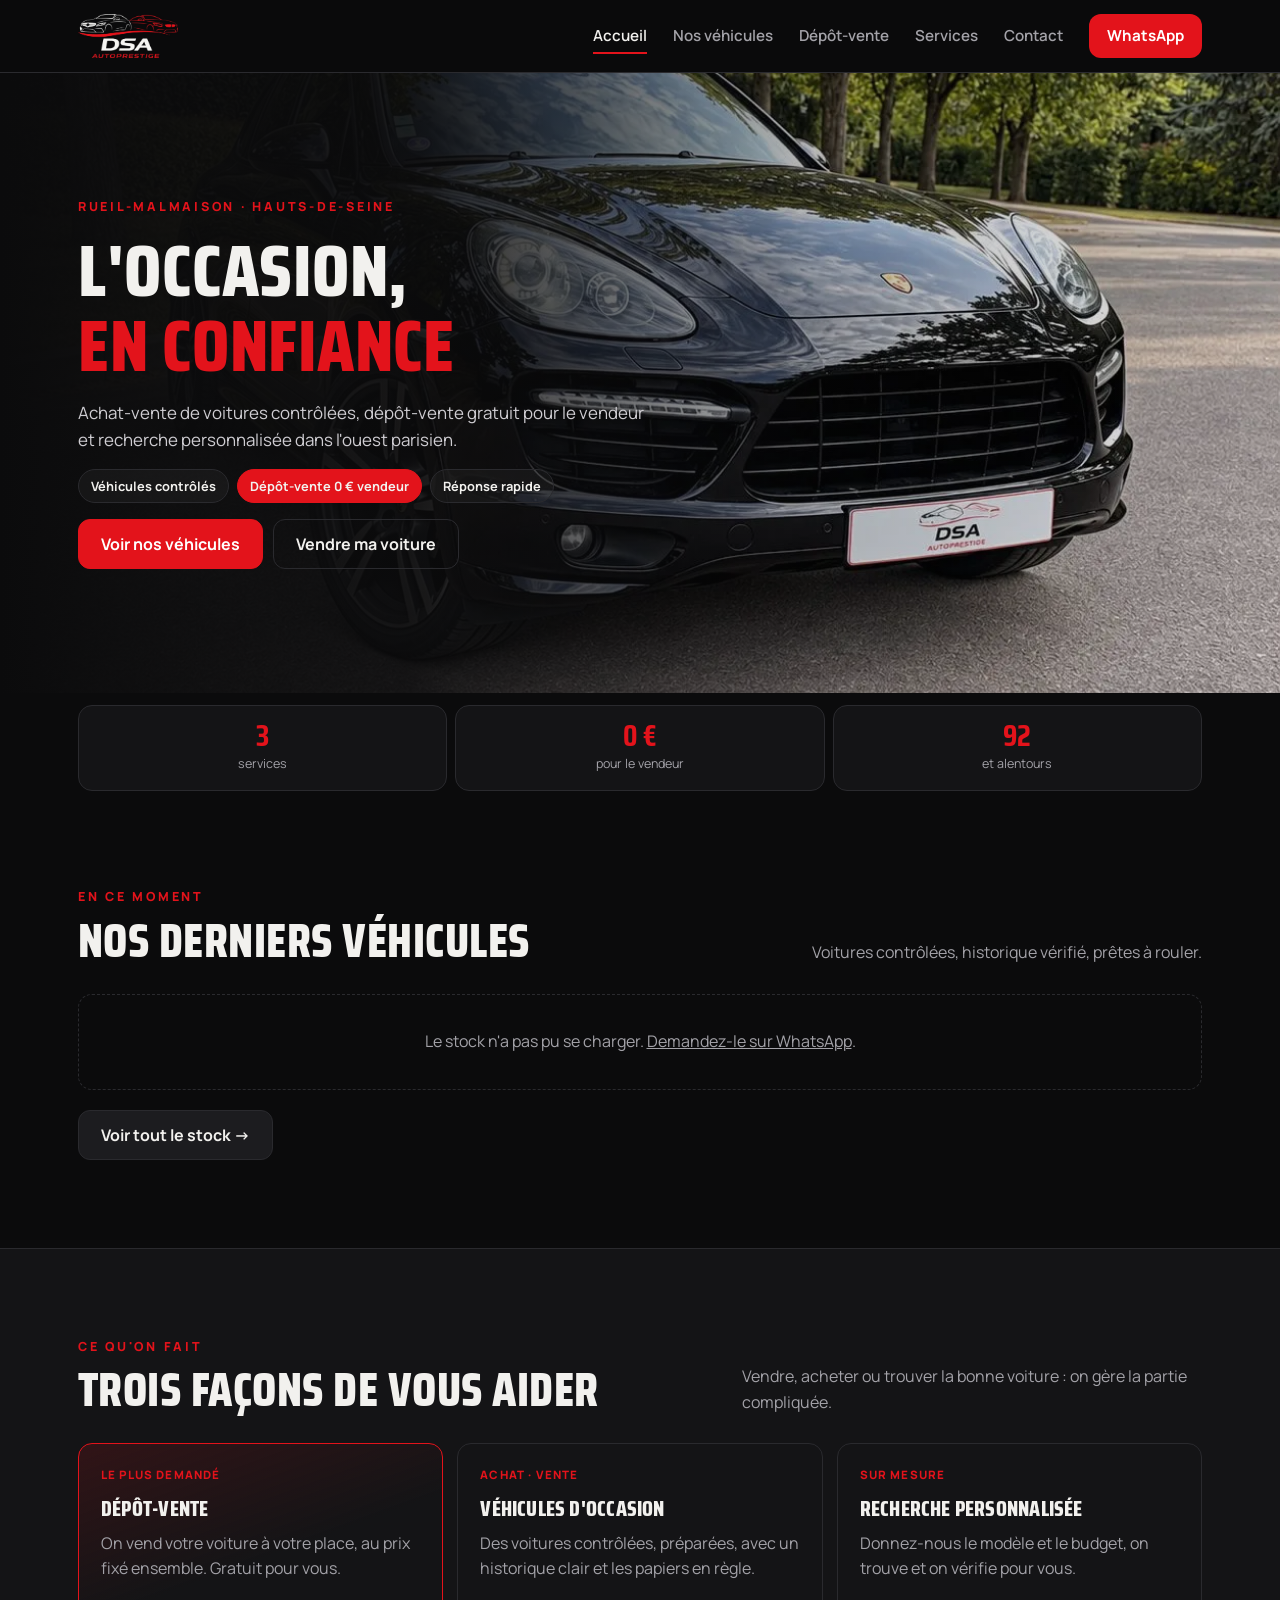
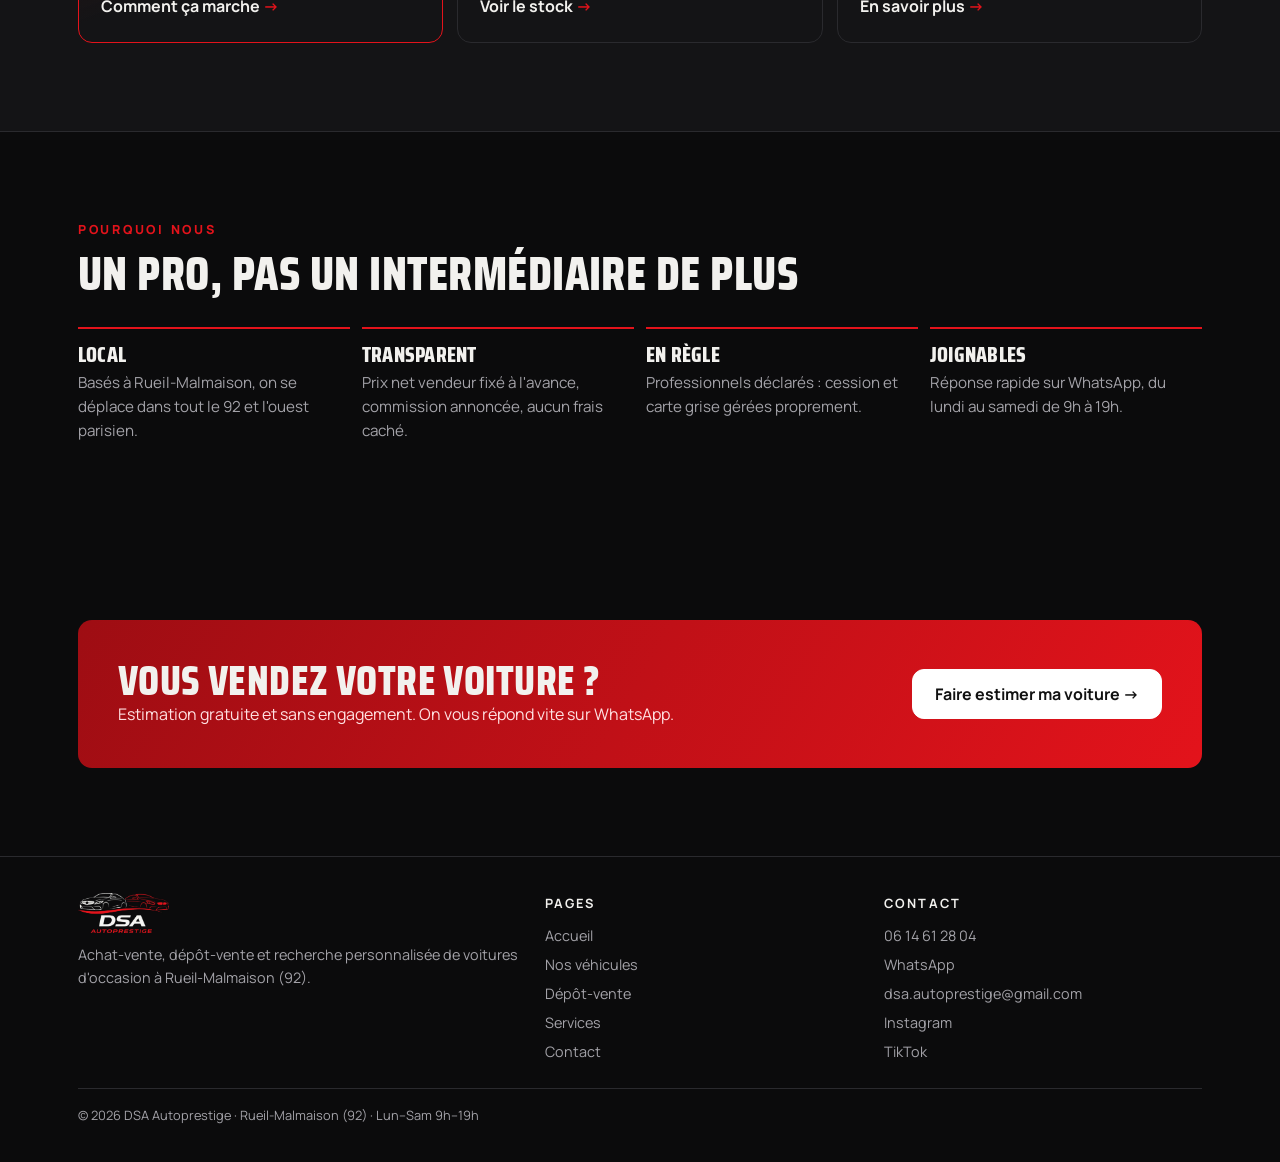
==== index.html @ 77bd8696 "Nouveau site multi-pages, pensé pour le téléphone Accueil, Nos véhicules (filtres et tri), fiche de " ====
<!doctype html>
<html lang="fr">
<head>
<meta charset="utf-8">
<meta name="viewport" content="width=device-width,initial-scale=1,viewport-fit=cover">
<title>DSA Autoprestige · Voitures d'occasion et dépôt-vente à Rueil-Malmaison (92)</title>
<meta name="description" content="Achat-vente de voitures d'occasion contrôlées, dépôt-vente gratuit pour le vendeur et recherche personnalisée à Rueil-Malmaison (92). Contact WhatsApp 06 14 61 28 04.">
<meta name="robots" content="index, follow">
<link rel="canonical" href="https://dsa-autoprestige.fr/">
<meta name="theme-color" content="#0b0b0c">
<meta property="og:type" content="website"><meta property="og:site_name" content="DSA Autoprestige">
<meta property="og:title" content="DSA Autoprestige · Voitures d'occasion et dépôt-vente à Rueil-Malmaison (92)"><meta property="og:description" content="Achat-vente de voitures d'occasion contrôlées, dépôt-vente gratuit pour le vendeur et recherche personnalisée à Rueil-Malmaison (92). Contact WhatsApp 06 14 61 28 04.">
<meta property="og:url" content="https://dsa-autoprestige.fr/"><meta property="og:image" content="https://dsa-autoprestige.fr/assets/hero-800.webp">
<link rel="icon" href="/assets/logo.webp">
<link rel="preconnect" href="https://fonts.googleapis.com"><link rel="preconnect" href="https://fonts.gstatic.com" crossorigin>
<link rel="stylesheet" href="https://fonts.googleapis.com/css2?family=Saira+Condensed:wght@700;800&family=Manrope:wght@400;500;600;700;800&display=swap">
<link rel="stylesheet" href="/assets/site.css?v=2">
<script type="application/ld+json">{"@context": "https://schema.org", "@type": "AutoDealer", "name": "DSA Autoprestige", "url": "https://dsa-autoprestige.fr/", "logo": "https://dsa-autoprestige.fr/assets/logo.webp", "image": "https://dsa-autoprestige.fr/assets/hero.webp", "telephone": "+33614612804", "email": "dsa.autoprestige@gmail.com", "address": {"@type": "PostalAddress", "addressLocality": "Rueil-Malmaison", "postalCode": "92500", "addressRegion": "Île-de-France", "addressCountry": "FR"}, "areaServed": ["Rueil-Malmaison", "Hauts-de-Seine"], "openingHoursSpecification": [{"@type": "OpeningHoursSpecification", "dayOfWeek": ["Monday", "Tuesday", "Wednesday", "Thursday", "Friday", "Saturday"], "opens": "09:00", "closes": "19:00"}], "sameAs": ["https://www.instagram.com/dsa.autoprestige", "https://www.tiktok.com/@dsa.autoprestige"]}</script>
</head>
<body>
<header class="top">
  <div class="wrap">
    <a class="brand" href="/" aria-label="DSA Autoprestige, accueil"><img src="/assets/logo.webp" alt="DSA Autoprestige" width="100" height="44"></a>
    <button class="menu-btn" type="button" aria-label="Ouvrir le menu" aria-expanded="false" aria-controls="nav"><svg viewBox="0 0 24 24" fill="none" stroke="currentColor" stroke-width="2" stroke-linecap="round"><path d="M4 7h16M4 12h16M4 17h16"/></svg></button>
    <nav class="nav" id="nav" aria-label="Navigation principale"><a href="/" aria-current="page">Accueil</a><a href="/vehicules/">Nos véhicules</a><a href="/depot-vente/">Dépôt-vente</a><a href="/services/">Services</a><a href="/contact/">Contact</a><a class="nav-cta" href="https://wa.me/33614612804" target="_blank" rel="noopener">WhatsApp</a></nav>
  </div>
</header>
<main>

<section class="hero">
  <div class="hero-img"><img src="/assets/hero.webp" srcset="/assets/hero-800.webp 800w, /assets/hero.webp 1254w" sizes="(min-width:900px) 100vw, 100vw" alt="Porsche Cayenne noir préparé par DSA Autoprestige" fetchpriority="high"></div>
  <div class="wrap hero-text">
    <div class="eyebrow" style="margin:0">Rueil-Malmaison · Hauts-de-Seine</div>
    <h1>L'occasion, <em>en confiance</em></h1>
    <p class="lead">Achat-vente de voitures contrôlées, dépôt-vente gratuit pour le vendeur et recherche personnalisée dans l'ouest parisien.</p>
    <div class="hero-chips"><span class="chip">Véhicules contrôlés</span><span class="chip red">Dépôt-vente 0 € vendeur</span><span class="chip">Réponse rapide</span></div>
    <div class="btns"><a class="btn primary" href="/vehicules/">Voir nos véhicules</a><a class="btn ghost" href="/depot-vente/">Vendre ma voiture</a></div>
  </div>
</section>

<section style="padding-top:12px"><div class="wrap">
  <div class="facts"><div><strong>3</strong><span>services</span></div><div><strong>0 €</strong><span>pour le vendeur</span></div><div><strong>92</strong><span>et alentours</span></div></div>
</div></section>

<section style="padding-top:8px"><div class="wrap">
  <div class="sec-head"><div><div class="eyebrow">En ce moment</div><h2>Nos derniers véhicules</h2></div><p>Voitures contrôlées, historique vérifié, prêtes à rouler.</p></div>
  <div class="cars" data-stock data-limit="3"><div class="skel"></div><div class="skel"></div><div class="skel"></div></div>
  <div class="btns" style="margin-top:20px"><a class="btn" href="/vehicules/">Voir tout le stock →</a></div>
</div></section>

<section class="band"><div class="wrap">
  <div class="sec-head"><div><div class="eyebrow">Ce qu'on fait</div><h2>Trois façons de vous aider</h2></div><p>Vendre, acheter ou trouver la bonne voiture : on gère la partie compliquée.</p></div>
  <div class="cards">
    <article class="card feature"><span class="tag">Le plus demandé</span><h3>Dépôt-vente</h3><p class="muted">On vend votre voiture à votre place, au prix fixé ensemble. Gratuit pour vous.</p><a class="link" href="/depot-vente/">Comment ça marche</a></article>
    <article class="card"><span class="tag">Achat · vente</span><h3>Véhicules d'occasion</h3><p class="muted">Des voitures contrôlées, préparées, avec un historique clair et les papiers en règle.</p><a class="link" href="/vehicules/">Voir le stock</a></article>
    <article class="card"><span class="tag">Sur mesure</span><h3>Recherche personnalisée</h3><p class="muted">Donnez-nous le modèle et le budget, on trouve et on vérifie pour vous.</p><a class="link" href="/services/">En savoir plus</a></article>
  </div>
</div></section>

<section><div class="wrap">
  <div class="sec-head"><div><div class="eyebrow">Pourquoi nous</div><h2>Un pro, pas un intermédiaire de plus</h2></div></div>
  <div class="why">
    <div><h3>Local</h3><p>Basés à Rueil-Malmaison, on se déplace dans tout le 92 et l'ouest parisien.</p></div>
    <div><h3>Transparent</h3><p>Prix net vendeur fixé à l'avance, commission annoncée, aucun frais caché.</p></div>
    <div><h3>En règle</h3><p>Professionnels déclarés : cession et carte grise gérées proprement.</p></div>
    <div><h3>Joignables</h3><p>Réponse rapide sur WhatsApp, du lundi au samedi de 9h à 19h.</p></div>
  </div>
</div></section>
<section><div class="wrap"><div class="cta">
  <div><h2>Vous vendez votre voiture ?</h2><p>Estimation gratuite et sans engagement. On vous répond vite sur WhatsApp.</p></div>
  <a class="btn" href="/depot-vente/">Faire estimer ma voiture →</a>
</div></div></section>

</main>
<footer>
  <div class="wrap">
    <div><img src="/assets/logo.webp" alt="DSA Autoprestige" width="90" height="40"><p>Achat-vente, dépôt-vente et recherche personnalisée de voitures d'occasion à Rueil-Malmaison (92).</p></div>
    <div><h4>Pages</h4><a href="/">Accueil</a><a href="/vehicules/">Nos véhicules</a><a href="/depot-vente/">Dépôt-vente</a><a href="/services/">Services</a><a href="/contact/">Contact</a></div>
    <div><h4>Contact</h4><a href="tel:+33614612804">06 14 61 28 04</a><a href="https://wa.me/33614612804" target="_blank" rel="noopener">WhatsApp</a><a href="mailto:dsa.autoprestige@gmail.com">dsa.autoprestige@gmail.com</a><a href="https://www.instagram.com/dsa.autoprestige" target="_blank" rel="noopener">Instagram</a><a href="https://www.tiktok.com/@dsa.autoprestige" target="_blank" rel="noopener">TikTok</a></div>
    <div class="legal">© <span id="year">2026</span> DSA Autoprestige · Rueil-Malmaison (92) · Lun–Sam 9h–19h</div>
  </div>
</footer>
<div class="actionbar" aria-label="Actions rapides">
  <a href="tel:+33614612804"><svg viewBox="0 0 24 24" fill="none" stroke="currentColor" stroke-width="2" stroke-linecap="round" stroke-linejoin="round"><path d="M22 16.9v3a2 2 0 0 1-2.2 2 19.8 19.8 0 0 1-8.6-3.1 19.5 19.5 0 0 1-6-6A19.8 19.8 0 0 1 2.1 4.2 2 2 0 0 1 4.1 2h3a2 2 0 0 1 2 1.7c.1.9.4 1.8.7 2.7a2 2 0 0 1-.5 2.1L8 9.8a16 16 0 0 0 6 6l1.3-1.3a2 2 0 0 1 2.1-.5c.9.3 1.8.6 2.7.7a2 2 0 0 1 1.7 2z"/></svg>Appeler</a>
  <a href="/vehicules/"><svg viewBox="0 0 24 24" fill="none" stroke="currentColor" stroke-width="2" stroke-linecap="round" stroke-linejoin="round"><path d="M3 15.5V13l2-4.5c.3-.7 1-1 1.7-1h10.6c.7 0 1.4.3 1.7 1L21 13v2.5c0 .6-.4 1-1 1h-1"/><path d="M5 16.5H4c-.6 0-1-.4-1-1"/><circle cx="7.5" cy="16.5" r="1.8"/><circle cx="16.5" cy="16.5" r="1.8"/><path d="M9.3 16.5h5.4"/></svg>Véhicules</a>
  <a class="wa" href="https://wa.me/33614612804" target="_blank" rel="noopener"><svg viewBox="0 0 24 24" fill="none" stroke="currentColor" stroke-width="2" stroke-linecap="round" stroke-linejoin="round"><path d="M21 11.5a8.4 8.4 0 0 1-12.4 7.4L3 20.5l1.6-5.4A8.4 8.4 0 1 1 21 11.5z"/></svg>WhatsApp</a>
</div>
<script src="/assets/site.js?v=2" defer></script>
</body>
</html>
---- assets/site.css ----
/* DSA Autoprestige · feuille de style commune (mobile d'abord) */
:root{
  --ink:#0b0b0c; --panel:#141416; --raise:#1c1c1f; --line:#2a2a2e;
  --text:#f2f1ee; --muted:#a3a2a8; --red:#e3131b; --red-deep:#9e0d13; --ok:#2fb36b; --warn:#e0a123;
  --display:"Saira Condensed","Arial Narrow",Impact,sans-serif;
  --body:"Manrope",system-ui,-apple-system,"Segoe UI",sans-serif;
  --r:14px; --gut:18px; --maxw:1160px;
  --bar:64px;
  color-scheme:dark;
}
*{box-sizing:border-box}
html{-webkit-text-size-adjust:100%;scroll-behavior:smooth;overflow-x:clip}
body{overflow-x:clip}
@media (prefers-reduced-motion:reduce){html{scroll-behavior:auto}*{animation:none!important;transition:none!important}}
body{margin:0;background:var(--ink);color:var(--text);font:16px/1.6 var(--body);padding-bottom:calc(var(--bar) + env(safe-area-inset-bottom,0px))}
@media (min-width:900px){body{padding-bottom:0}}
img{max-width:100%;display:block}
a{color:inherit}
:focus-visible{outline:2px solid var(--red);outline-offset:3px;border-radius:4px}
.wrap{max-width:var(--maxw);margin:0 auto;padding-inline:var(--gut)}
h1,h2,h3{font-family:var(--display);font-weight:800;text-transform:uppercase;letter-spacing:.01em;line-height:1.02;margin:0;text-wrap:balance}
h1{font-size:clamp(2.4rem,9vw,4.6rem)}
h2{font-size:clamp(1.9rem,6.5vw,3rem)}
h3{font-size:1.35rem}
h1 em,h2 em{font-style:normal;color:var(--red)}
p{margin:0}
.eyebrow{font-weight:800;font-size:.78rem;letter-spacing:.22em;text-transform:uppercase;color:var(--red);margin-bottom:10px}
.lead{color:#cfcdd2;font-size:1.06rem;max-width:58ch}
.muted{color:var(--muted)}

/* ---------- en-tête ---------- */
.top{position:sticky;top:0;z-index:50;background:rgba(11,11,12,.97);border-bottom:1px solid var(--line);padding-top:env(safe-area-inset-top,0px)}
.top .wrap{display:flex;align-items:center;justify-content:space-between;height:62px;gap:12px}
.brand img{height:38px;width:auto}
.menu-btn{display:inline-grid;place-items:center;width:46px;height:46px;border-radius:12px;border:1px solid var(--line);background:var(--raise);color:var(--text);cursor:pointer}
.menu-btn svg{width:22px;height:22px}
.nav{position:fixed;inset:calc(62px + env(safe-area-inset-top,0px)) 0 0 0;background:var(--ink);padding:18px var(--gut) 40px;display:flex;flex-direction:column;gap:4px;opacity:0;visibility:hidden;transform:translateY(-10px);transition:opacity .2s,transform .2s,visibility .2s;overflow-y:auto}
.nav.open{transform:none;visibility:visible;opacity:1}
.nav a{display:flex;align-items:center;justify-content:space-between;text-decoration:none;font-family:var(--display);font-weight:800;text-transform:uppercase;font-size:1.7rem;padding:14px 4px;border-bottom:1px solid var(--line)}
.nav a::after{content:"›";color:var(--muted);font-family:var(--body);font-weight:400}
.nav a[aria-current="page"]{color:var(--red)}
.nav .nav-cta{margin-top:18px;border:0;justify-content:center;background:var(--red);border-radius:12px;font-size:1.25rem}
.nav .nav-cta::after{content:none}
@media (min-width:900px){
  .menu-btn{display:none}
  .nav{position:static;transform:none;visibility:visible;opacity:1;flex-direction:row;align-items:center;gap:26px;padding:0;background:none;overflow:visible}
  .nav a{font-family:var(--body);font-weight:600;text-transform:none;font-size:.95rem;padding:6px 0;border:0;color:var(--muted)}
  .nav a::after{content:none}
  .nav a:hover,.nav a[aria-current="page"]{color:var(--text)}
  .nav a[aria-current="page"]{box-shadow:inset 0 -2px 0 var(--red)}
  .nav .nav-cta{margin:0;padding:10px 18px;font-size:.95rem;color:#fff;font-weight:700}
  .top .wrap{height:72px}
  .brand img{height:44px}
}

/* ---------- barre d'actions mobile ---------- */
.actionbar{position:fixed;left:0;right:0;bottom:0;z-index:60;display:grid;grid-template-columns:1fr 1fr 1.3fr;gap:8px;padding:8px var(--gut) calc(8px + env(safe-area-inset-bottom,0px));background:rgba(11,11,12,.96);border-top:1px solid var(--line);backdrop-filter:blur(10px);-webkit-backdrop-filter:blur(10px)}
.actionbar a{display:flex;flex-direction:column;align-items:center;justify-content:center;gap:2px;height:48px;border-radius:12px;text-decoration:none;font-size:.72rem;font-weight:700;background:var(--raise);border:1px solid var(--line)}
.actionbar a svg{width:20px;height:20px}
.actionbar a.wa{background:var(--red);border-color:var(--red);flex-direction:row;gap:8px;font-size:.9rem}
@media (min-width:900px){.actionbar{display:none}}

/* ---------- boutons ---------- */
.btn{display:inline-flex;align-items:center;justify-content:center;gap:8px;min-height:50px;padding:0 22px;border-radius:12px;font:700 1rem var(--body);text-decoration:none;border:1px solid var(--line);background:var(--raise);color:var(--text);cursor:pointer}
.btn.primary{background:var(--red);border-color:var(--red);color:#fff}
.btn.primary:hover{background:#c90f17}
.btn.ghost{background:transparent}
.btn svg{width:20px;height:20px}
.btns{display:flex;flex-wrap:wrap;gap:10px}
.btns .btn{flex:1 1 200px}
@media (min-width:640px){.btns .btn{flex:0 0 auto}}

/* ---------- sections ---------- */
section{padding-block:56px}
@media (min-width:900px){section{padding-block:88px}}
.sec-head{display:flex;flex-direction:column;gap:12px;margin-bottom:28px}
@media (min-width:900px){.sec-head{flex-direction:row;align-items:end;justify-content:space-between}.sec-head p{max-width:46ch}}
.sec-head p{color:var(--muted)}
.band{background:var(--panel);border-block:1px solid var(--line)}

/* ---------- héros ---------- */
.hero{position:relative;padding-block:0;overflow:hidden}
.hero-img{position:relative;aspect-ratio:4/3.2;max-height:62vh;width:100%}
.hero-img img{width:100%;height:100%;object-fit:cover;object-position:center 60%}
.hero-img::after{content:"";position:absolute;inset:0;background:linear-gradient(180deg,rgba(11,11,12,.15) 0%,rgba(11,11,12,0) 35%,rgba(11,11,12,.85) 85%,var(--ink) 100%)}
.hero-text{position:relative;margin-top:-90px;padding-bottom:44px;display:flex;flex-direction:column;gap:16px}
.hero-chips{display:flex;flex-wrap:wrap;gap:8px}
.chip{font-size:.8rem;font-weight:700;padding:6px 12px;border-radius:999px;border:1px solid var(--line);background:rgba(255,255,255,.04)}
.chip.red{background:var(--red);border-color:var(--red)}
@media (min-width:900px){
  .hero{min-height:620px;display:flex;align-items:center}
  .hero-img{position:absolute;inset:0;aspect-ratio:auto;max-height:none}
  .hero-img img{object-position:70% 60%}
  .hero-img::after{background:linear-gradient(90deg,var(--ink) 0%,rgba(11,11,12,.92) 32%,rgba(11,11,12,.25) 65%,rgba(11,11,12,.1) 100%)}
  .hero-text{margin:0 0 0 max(0px,calc((100% - var(--maxw))/2));padding-block:90px;max-width:660px}
}
.page-head{padding-block:40px 8px}
.page-head .lead{margin-top:12px}
@media (min-width:900px){.page-head{padding-block:72px 8px}}

/* ---------- chiffres ---------- */
.facts{display:grid;grid-template-columns:repeat(3,1fr);gap:8px}
.facts div{background:var(--panel);border:1px solid var(--line);border-radius:var(--r);padding:14px 10px;text-align:center}
.facts strong{display:block;font-family:var(--display);font-size:1.9rem;color:var(--red);line-height:1}
.facts span{font-size:.78rem;color:var(--muted)}

/* ---------- voitures ---------- */
.cars{display:grid;grid-template-columns:1fr;gap:16px}
@media (min-width:640px){.cars{grid-template-columns:repeat(2,1fr)}}
@media (min-width:1000px){.cars{grid-template-columns:repeat(3,1fr)}}
.car{background:var(--panel);border:1px solid var(--line);border-radius:var(--r);overflow:hidden;display:flex;flex-direction:column;text-decoration:none;transition:transform .15s,border-color .15s}
.car:hover{transform:translateY(-3px);border-color:#3a3a3f}
.car .ph{position:relative;aspect-ratio:4/3;background:#000}
.car .ph img{width:100%;height:100%;object-fit:cover}
.car .ph .none{display:grid;place-items:center;height:100%;color:var(--muted);font-size:.9rem}
.badge{position:absolute;top:10px;left:10px;font-size:.72rem;font-weight:800;letter-spacing:.08em;text-transform:uppercase;padding:5px 10px;border-radius:8px;background:var(--ok);color:#06210f}
.badge.res{background:var(--warn);color:#2a1d00}
.badge.sold{background:var(--red);color:#fff}
.car .count{position:absolute;right:10px;bottom:10px;font-size:.75rem;font-weight:700;background:rgba(0,0,0,.65);padding:4px 9px;border-radius:999px}
.car .bd{padding:16px;display:flex;flex-direction:column;gap:10px;flex:1}
.car h3{font-size:1.3rem}
.car .ver{color:var(--muted);font-size:.88rem;margin-top:-6px}
.price{font-family:var(--display);font-weight:800;font-size:1.9rem;color:var(--red);line-height:1}
.specs{display:flex;flex-wrap:wrap;gap:6px}
.specs span{font-size:.8rem;padding:4px 10px;border-radius:8px;background:var(--raise);border:1px solid var(--line)}
.car .more{margin-top:auto;font-weight:700;font-size:.92rem;color:var(--text);display:flex;justify-content:space-between;padding-top:6px;border-top:1px solid var(--line)}
.car.sold{opacity:.72}
.empty{grid-column:1/-1;text-align:center;color:var(--muted);border:1px dashed var(--line);border-radius:var(--r);padding:34px 18px}
.skel{background:linear-gradient(90deg,var(--panel),var(--raise),var(--panel));background-size:200% 100%;animation:sk 1.2s infinite;border-radius:var(--r);height:360px}
@keyframes sk{to{background-position:-200% 0}}

.filters{display:flex;gap:8px;overflow-x:auto;padding-bottom:6px;margin-bottom:18px;scrollbar-width:none}
.filters::-webkit-scrollbar{display:none}
.filters button,.filters select{flex:none;min-height:42px;padding:0 14px;border-radius:999px;border:1px solid var(--line);background:var(--raise);color:var(--text);font:600 .9rem var(--body);cursor:pointer}
.filters button[aria-pressed="true"]{background:var(--red);border-color:var(--red)}

/* ---------- fiche voiture ---------- */
.detail{display:grid;gap:22px;padding-top:18px}
@media (min-width:900px){.detail{grid-template-columns:1.25fr 1fr;align-items:start;gap:36px}}
.gallery .main{position:relative;aspect-ratio:4/3;border-radius:var(--r);overflow:hidden;background:#000}
.gallery .main img{width:100%;height:100%;object-fit:cover}
.gallery .nav-ph{position:absolute;top:50%;transform:translateY(-50%);width:44px;height:44px;border-radius:50%;border:0;background:rgba(0,0,0,.6);color:#fff;font-size:1.5rem;cursor:pointer}
.gallery .prev{left:10px}.gallery .next{right:10px}
.gallery .thumbs{display:flex;gap:8px;overflow-x:auto;margin-top:10px;padding-bottom:4px}
.gallery .thumbs button{flex:none;width:76px;height:58px;border-radius:8px;overflow:hidden;border:2px solid transparent;padding:0;background:#000;cursor:pointer}
.gallery .thumbs button[aria-current="true"]{border-color:var(--red)}
.gallery .thumbs img{width:100%;height:100%;object-fit:cover}
.info{display:flex;flex-direction:column;gap:16px}
.info .price{font-size:2.6rem}
.spec-table{display:grid;grid-template-columns:1fr 1fr;gap:8px}
.spec-table div{background:var(--panel);border:1px solid var(--line);border-radius:10px;padding:10px 12px}
.spec-table span{display:block;font-size:.72rem;letter-spacing:.12em;text-transform:uppercase;color:var(--muted)}
.spec-table strong{font-size:1.02rem}
.desc{white-space:pre-line;color:#d6d4d8;background:var(--panel);border:1px solid var(--line);border-radius:var(--r);padding:16px}
.back{display:inline-flex;align-items:center;gap:6px;color:var(--muted);text-decoration:none;font-weight:600;font-size:.92rem;margin-top:18px}

/* ---------- services / étapes ---------- */
.cards{display:grid;gap:14px}
@media (min-width:800px){.cards{grid-template-columns:repeat(3,1fr)}}
.card{background:var(--panel);border:1px solid var(--line);border-radius:var(--r);padding:22px;display:flex;flex-direction:column;gap:12px}
.card.feature{border-color:var(--red);background:linear-gradient(160deg,rgba(227,19,27,.14),var(--panel) 55%)}
.card .tag{align-self:flex-start;font-size:.72rem;font-weight:800;letter-spacing:.1em;text-transform:uppercase;color:var(--red)}
.card ul{margin:0;padding-left:0;list-style:none;display:flex;flex-direction:column;gap:6px;color:#cfcdd2;font-size:.95rem}
.card li::before{content:"✓";color:var(--red);font-weight:800;margin-right:8px}
.card .link{margin-top:auto;font-weight:700;text-decoration:none;color:var(--text)}
.card .link::after{content:" →";color:var(--red)}
.steps{display:grid;gap:12px;counter-reset:st}
@media (min-width:800px){.steps{grid-template-columns:repeat(4,1fr)}}
.step{background:var(--panel);border:1px solid var(--line);border-radius:var(--r);padding:20px;display:flex;flex-direction:column;gap:8px}
.step .n{font-family:var(--display);font-weight:800;font-size:2.4rem;color:var(--red);line-height:1}
.step p{color:var(--muted);font-size:.95rem}
.zero{display:flex;gap:18px;align-items:center;margin-top:18px;background:linear-gradient(120deg,rgba(227,19,27,.16),var(--panel) 60%);border:1px solid var(--red);border-radius:var(--r);padding:20px}
.zero strong{font-family:var(--display);font-size:3.2rem;color:var(--red);line-height:1;flex:none}
.why{display:grid;gap:12px;grid-template-columns:1fr}
@media (min-width:640px){.why{grid-template-columns:repeat(2,1fr)}}
@media (min-width:1000px){.why{grid-template-columns:repeat(4,1fr)}}
.why div{border-top:2px solid var(--red);padding-top:14px}
.why p{color:var(--muted);font-size:.95rem;margin-top:6px}

/* ---------- FAQ ---------- */
.faq{display:flex;flex-direction:column;gap:10px}
.faq details{background:var(--panel);border:1px solid var(--line);border-radius:12px;padding:0 16px}
.faq summary{cursor:pointer;list-style:none;padding:16px 0;font-weight:700;display:flex;justify-content:space-between;gap:12px}
.faq summary::-webkit-details-marker{display:none}
.faq summary::after{content:"+";color:var(--red);font-size:1.4rem;line-height:1}
.faq details[open] summary::after{content:"–"}
.faq details p{padding-bottom:16px;color:var(--muted)}

/* ---------- contact ---------- */
.channels{display:grid;gap:10px}
.channel{display:flex;align-items:center;gap:14px;background:var(--panel);border:1px solid var(--line);border-radius:var(--r);padding:16px;text-decoration:none}
.channel .ic{width:46px;height:46px;border-radius:12px;background:var(--red);display:grid;place-items:center;flex:none}
.channel .ic svg{width:22px;height:22px;color:#fff}
.channel span{display:block;font-size:.75rem;letter-spacing:.12em;text-transform:uppercase;color:var(--muted)}
.channel strong{font-size:1.08rem;word-break:break-word}
.two{display:grid;gap:28px}
@media (min-width:900px){.two{grid-template-columns:1fr 1fr;gap:48px;align-items:start}}
form.wa{background:var(--panel);border:1px solid var(--line);border-radius:var(--r);padding:20px;display:flex;flex-direction:column;gap:14px}
form.wa label{display:flex;flex-direction:column;gap:6px;font-size:.88rem;font-weight:600;color:var(--muted)}
form.wa input,form.wa select,form.wa textarea{font:500 16px var(--body);color:var(--text);background:var(--raise);border:1px solid var(--line);border-radius:10px;padding:12px;width:100%}
form.wa textarea{min-height:96px;resize:vertical}
form.wa .note{font-size:.82rem;color:var(--muted)}
form.wa .err{color:#ff8d8d;font-size:.9rem}
.hours{display:grid;grid-template-columns:auto 1fr;gap:6px 18px;font-size:.95rem}
.hours span{color:var(--muted)}

/* ---------- bandeau CTA ---------- */
.cta{background:linear-gradient(120deg,var(--red-deep),var(--red));border-radius:var(--r);padding:28px 22px;display:flex;flex-direction:column;gap:16px}
.cta h2{font-size:clamp(1.7rem,6vw,2.6rem)}
.cta p{color:#ffe1e2}
.cta .btn{background:#fff;color:#111;border-color:#fff}
@media (min-width:900px){.cta{flex-direction:row;align-items:center;justify-content:space-between;padding:40px}}

/* ---------- pied de page ---------- */
footer{border-top:1px solid var(--line);padding-block:36px;color:var(--muted);font-size:.9rem}
footer .wrap{display:grid;gap:22px}
@media (min-width:800px){footer .wrap{grid-template-columns:1.4fr 1fr 1fr}}
footer img{height:40px;width:auto;margin-bottom:10px}
footer h4{margin:0 0 8px;color:var(--text);font-size:.8rem;letter-spacing:.16em;text-transform:uppercase}
footer a{text-decoration:none;display:block;padding:3px 0}
footer a:hover{color:var(--text)}
footer .legal{grid-column:1/-1;border-top:1px solid var(--line);padding-top:16px;font-size:.8rem}
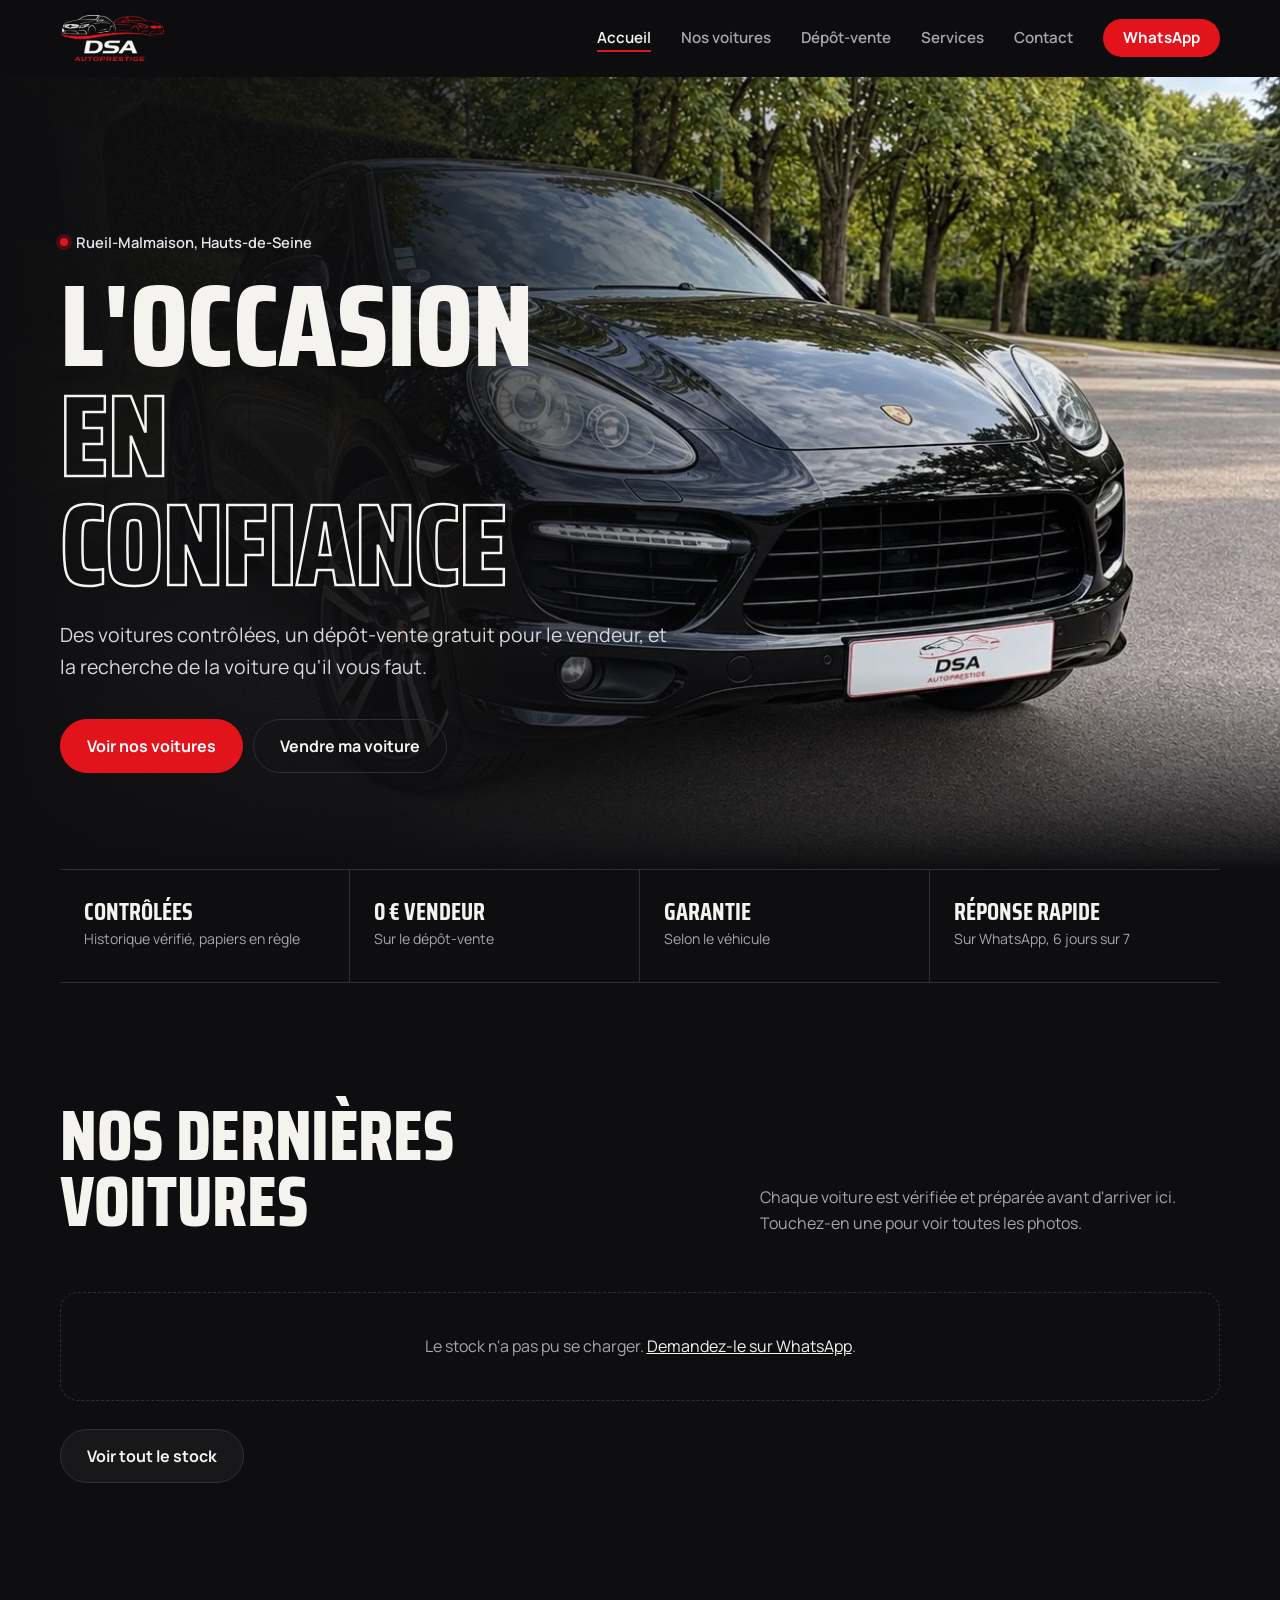
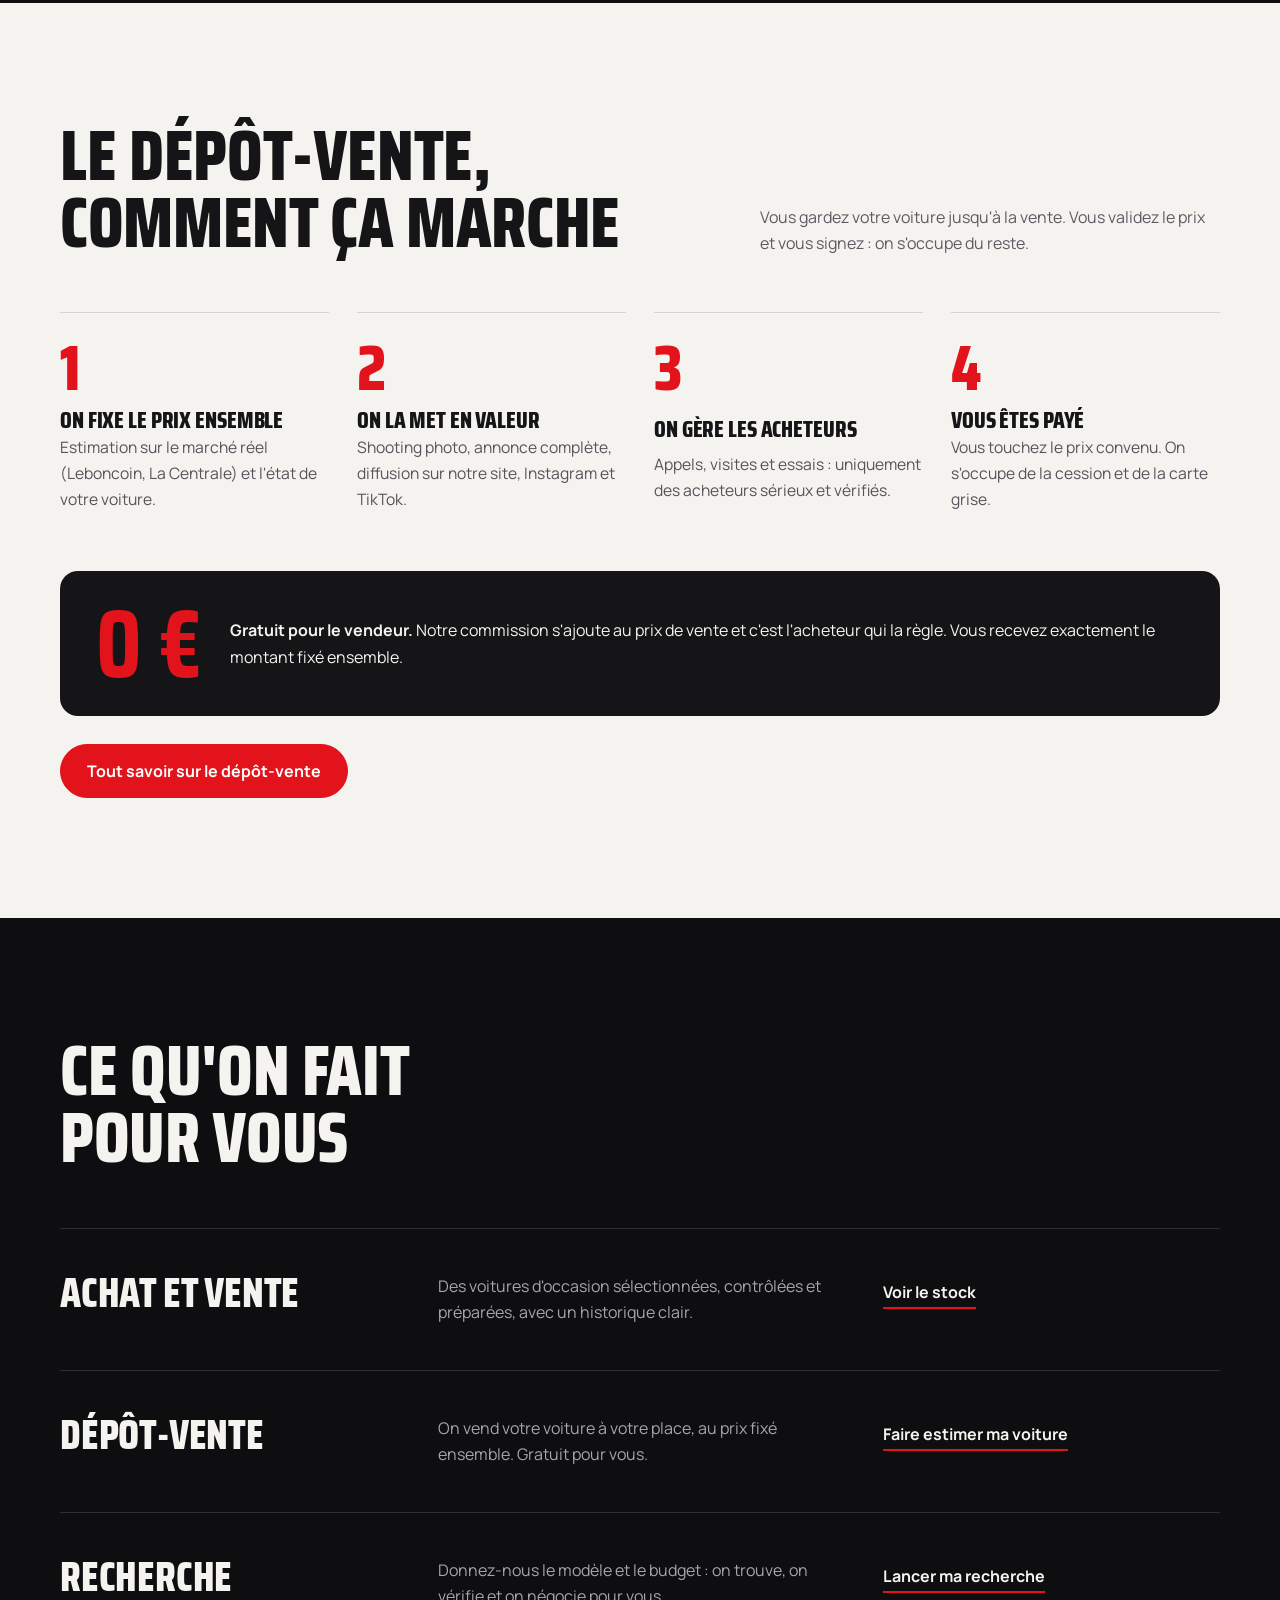
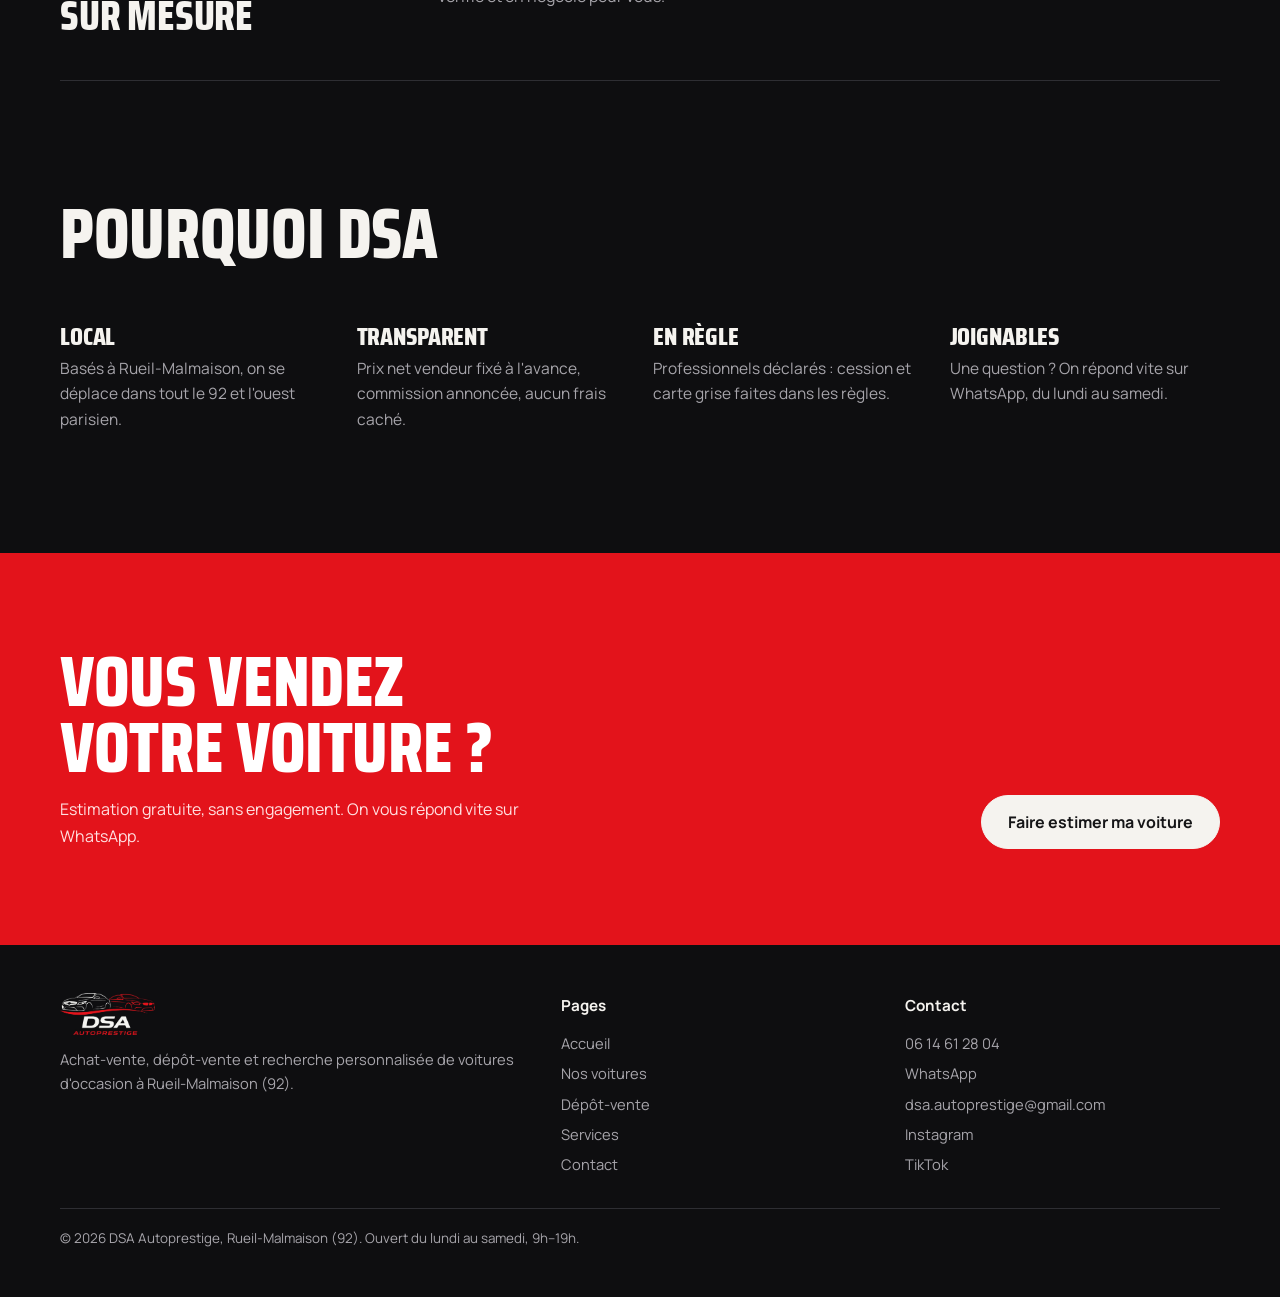
==== commit 07dd181b: "Refonte du design et photos jamais coupées Photos entières partout (fond flouté derrière), galerie p" ====
--- a/index.html
+++ b/index.html
@@ -7,84 +7,99 @@
 <meta name="description" content="Achat-vente de voitures d'occasion contrôlées, dépôt-vente gratuit pour le vendeur et recherche personnalisée à Rueil-Malmaison (92). Contact WhatsApp 06 14 61 28 04.">
 <meta name="robots" content="index, follow">
 <link rel="canonical" href="https://dsa-autoprestige.fr/">
-<meta name="theme-color" content="#0b0b0c">
+<meta name="theme-color" content="#0e0e10">
 <meta property="og:type" content="website"><meta property="og:site_name" content="DSA Autoprestige">
 <meta property="og:title" content="DSA Autoprestige · Voitures d'occasion et dépôt-vente à Rueil-Malmaison (92)"><meta property="og:description" content="Achat-vente de voitures d'occasion contrôlées, dépôt-vente gratuit pour le vendeur et recherche personnalisée à Rueil-Malmaison (92). Contact WhatsApp 06 14 61 28 04.">
 <meta property="og:url" content="https://dsa-autoprestige.fr/"><meta property="og:image" content="https://dsa-autoprestige.fr/assets/hero-800.webp">
-<link rel="icon" href="/assets/logo.webp">
+<link rel="icon" href="/favicon.ico" sizes="48x48"><link rel="icon" type="image/png" sizes="96x96" href="/assets/favicon-96.png"><link rel="icon" type="image/png" sizes="192x192" href="/assets/icon-192.png"><link rel="apple-touch-icon" href="/apple-touch-icon.png">
 <link rel="preconnect" href="https://fonts.googleapis.com"><link rel="preconnect" href="https://fonts.gstatic.com" crossorigin>
 <link rel="stylesheet" href="https://fonts.googleapis.com/css2?family=Saira+Condensed:wght@700;800&family=Manrope:wght@400;500;600;700;800&display=swap">
-<link rel="stylesheet" href="/assets/site.css?v=2">
-<script type="application/ld+json">{"@context": "https://schema.org", "@type": "AutoDealer", "name": "DSA Autoprestige", "url": "https://dsa-autoprestige.fr/", "logo": "https://dsa-autoprestige.fr/assets/logo.webp", "image": "https://dsa-autoprestige.fr/assets/hero.webp", "telephone": "+33614612804", "email": "dsa.autoprestige@gmail.com", "address": {"@type": "PostalAddress", "addressLocality": "Rueil-Malmaison", "postalCode": "92500", "addressRegion": "Île-de-France", "addressCountry": "FR"}, "areaServed": ["Rueil-Malmaison", "Hauts-de-Seine"], "openingHoursSpecification": [{"@type": "OpeningHoursSpecification", "dayOfWeek": ["Monday", "Tuesday", "Wednesday", "Thursday", "Friday", "Saturday"], "opens": "09:00", "closes": "19:00"}], "sameAs": ["https://www.instagram.com/dsa.autoprestige", "https://www.tiktok.com/@dsa.autoprestige"]}</script>
+<link rel="stylesheet" href="/assets/site.css?v=3">
+<script type="application/ld+json">{"@context": "https://schema.org", "@type": "AutoDealer", "name": "DSA Autoprestige", "url": "https://dsa-autoprestige.fr/", "logo": "https://dsa-autoprestige.fr/assets/logo-carre.png", "image": "https://dsa-autoprestige.fr/assets/hero.webp", "telephone": "+33614612804", "email": "dsa.autoprestige@gmail.com", "address": {"@type": "PostalAddress", "addressLocality": "Rueil-Malmaison", "postalCode": "92500", "addressRegion": "Île-de-France", "addressCountry": "FR"}, "areaServed": ["Rueil-Malmaison", "Hauts-de-Seine"], "openingHoursSpecification": [{"@type": "OpeningHoursSpecification", "dayOfWeek": ["Monday", "Tuesday", "Wednesday", "Thursday", "Friday", "Saturday"], "opens": "09:00", "closes": "19:00"}], "sameAs": ["https://www.instagram.com/dsa.autoprestige", "https://www.tiktok.com/@dsa.autoprestige"]}</script>
 </head>
 <body>
 <header class="top">
   <div class="wrap">
     <a class="brand" href="/" aria-label="DSA Autoprestige, accueil"><img src="/assets/logo.webp" alt="DSA Autoprestige" width="100" height="44"></a>
     <button class="menu-btn" type="button" aria-label="Ouvrir le menu" aria-expanded="false" aria-controls="nav"><svg viewBox="0 0 24 24" fill="none" stroke="currentColor" stroke-width="2" stroke-linecap="round"><path d="M4 7h16M4 12h16M4 17h16"/></svg></button>
-    <nav class="nav" id="nav" aria-label="Navigation principale"><a href="/" aria-current="page">Accueil</a><a href="/vehicules/">Nos véhicules</a><a href="/depot-vente/">Dépôt-vente</a><a href="/services/">Services</a><a href="/contact/">Contact</a><a class="nav-cta" href="https://wa.me/33614612804" target="_blank" rel="noopener">WhatsApp</a></nav>
+    <nav class="nav" id="nav" aria-label="Navigation principale"><a href="/" aria-current="page">Accueil</a><a href="/vehicules/">Nos voitures</a><a href="/depot-vente/">Dépôt-vente</a><a href="/services/">Services</a><a href="/contact/">Contact</a><a class="nav-cta" href="https://wa.me/33614612804" target="_blank" rel="noopener">WhatsApp</a></nav>
   </div>
 </header>
 <main>
 
 <section class="hero">
-  <div class="hero-img"><img src="/assets/hero.webp" srcset="/assets/hero-800.webp 800w, /assets/hero.webp 1254w" sizes="(min-width:900px) 100vw, 100vw" alt="Porsche Cayenne noir préparé par DSA Autoprestige" fetchpriority="high"></div>
-  <div class="wrap hero-text">
-    <div class="eyebrow" style="margin:0">Rueil-Malmaison · Hauts-de-Seine</div>
-    <h1>L'occasion, <em>en confiance</em></h1>
-    <p class="lead">Achat-vente de voitures contrôlées, dépôt-vente gratuit pour le vendeur et recherche personnalisée dans l'ouest parisien.</p>
-    <div class="hero-chips"><span class="chip">Véhicules contrôlés</span><span class="chip red">Dépôt-vente 0 € vendeur</span><span class="chip">Réponse rapide</span></div>
-    <div class="btns"><a class="btn primary" href="/vehicules/">Voir nos véhicules</a><a class="btn ghost" href="/depot-vente/">Vendre ma voiture</a></div>
+  <picture><source media="(max-width:700px)" srcset="/assets/hero-800.webp"><img src="/assets/hero.webp" alt="Porsche Cayenne noir préparé par DSA Autoprestige" fetchpriority="high"></picture>
+  <div class="wrap">
+    <span class="place">Rueil-Malmaison, Hauts-de-Seine</span>
+    <h1>L'occasion <span>en confiance</span></h1>
+    <p class="lead">Des voitures contrôlées, un dépôt-vente gratuit pour le vendeur, et la recherche de la voiture qu'il vous faut.</p>
+    <p class="live" data-livecount hidden></p>
+    <div class="btns"><a class="btn primary" href="/vehicules/">Voir nos voitures</a><a class="btn ghost" href="/depot-vente/">Vendre ma voiture</a></div>
   </div>
 </section>
 
-<section style="padding-top:12px"><div class="wrap">
-  <div class="facts"><div><strong>3</strong><span>services</span></div><div><strong>0 €</strong><span>pour le vendeur</span></div><div><strong>92</strong><span>et alentours</span></div></div>
+<div class="wrap"><div class="promises">
+  <div><strong>Contrôlées</strong><span>Historique vérifié, papiers en règle</span></div>
+  <div><strong>0 € vendeur</strong><span>Sur le dépôt-vente</span></div>
+  <div><strong>Garantie</strong><span>Selon le véhicule</span></div>
+  <div><strong>Réponse rapide</strong><span>Sur WhatsApp, 6 jours sur 7</span></div>
+</div></div>
+
+<section><div class="wrap">
+  <div class="head"><h2>Nos dernières voitures</h2><p>Chaque voiture est vérifiée et préparée avant d'arriver ici. Touchez-en une pour voir toutes les photos.</p></div>
+  <div class="cars rail" data-stock data-limit="6"><div class="skel"></div><div class="skel"></div><div class="skel"></div></div>
+  <div class="btns" style="margin-top:28px"><a class="btn" href="/vehicules/">Voir tout le stock</a></div>
 </div></section>
 
-<section style="padding-top:8px"><div class="wrap">
-  <div class="sec-head"><div><div class="eyebrow">En ce moment</div><h2>Nos derniers véhicules</h2></div><p>Voitures contrôlées, historique vérifié, prêtes à rouler.</p></div>
-  <div class="cars" data-stock data-limit="3"><div class="skel"></div><div class="skel"></div><div class="skel"></div></div>
-  <div class="btns" style="margin-top:20px"><a class="btn" href="/vehicules/">Voir tout le stock →</a></div>
+<section class="light"><div class="wrap">
+  <div class="head"><h2>Le dépôt-vente, comment ça marche</h2><p>Vous gardez votre voiture jusqu'à la vente. Vous validez le prix et vous signez : on s'occupe du reste.</p></div>
+  <div class="steps">
+    <div class="step"><h3>On fixe le prix ensemble</h3><p>Estimation sur le marché réel (Leboncoin, La Centrale) et l'état de votre voiture.</p></div>
+    <div class="step"><h3>On la met en valeur</h3><p>Shooting photo, annonce complète, diffusion sur notre site, Instagram et TikTok.</p></div>
+    <div class="step"><h3>On gère les acheteurs</h3><p>Appels, visites et essais : uniquement des acheteurs sérieux et vérifiés.</p></div>
+    <div class="step"><h3>Vous êtes payé</h3><p>Vous touchez le prix convenu. On s'occupe de la cession et de la carte grise.</p></div>
+  </div>
+  <div class="zero"><strong>0 €</strong><p><b>Gratuit pour le vendeur.</b> Notre commission s'ajoute au prix de vente et c'est l'acheteur qui la règle. Vous recevez exactement le montant fixé ensemble.</p></div>
+  <div class="btns" style="margin-top:28px"><a class="btn primary" href="/depot-vente/">Tout savoir sur le dépôt-vente</a></div>
 </div></section>
 
-<section class="band"><div class="wrap">
-  <div class="sec-head"><div><div class="eyebrow">Ce qu'on fait</div><h2>Trois façons de vous aider</h2></div><p>Vendre, acheter ou trouver la bonne voiture : on gère la partie compliquée.</p></div>
-  <div class="cards">
-    <article class="card feature"><span class="tag">Le plus demandé</span><h3>Dépôt-vente</h3><p class="muted">On vend votre voiture à votre place, au prix fixé ensemble. Gratuit pour vous.</p><a class="link" href="/depot-vente/">Comment ça marche</a></article>
-    <article class="card"><span class="tag">Achat · vente</span><h3>Véhicules d'occasion</h3><p class="muted">Des voitures contrôlées, préparées, avec un historique clair et les papiers en règle.</p><a class="link" href="/vehicules/">Voir le stock</a></article>
-    <article class="card"><span class="tag">Sur mesure</span><h3>Recherche personnalisée</h3><p class="muted">Donnez-nous le modèle et le budget, on trouve et on vérifie pour vous.</p><a class="link" href="/services/">En savoir plus</a></article>
+<section><div class="wrap">
+  <div class="head"><h2>Ce qu'on fait pour vous</h2></div>
+  <div class="svc">
+    <article><h3>Achat et vente</h3><p class="muted">Des voitures d'occasion sélectionnées, contrôlées et préparées, avec un historique clair.</p><a class="more" href="/vehicules/">Voir le stock</a></article>
+    <article><h3>Dépôt-vente</h3><p class="muted">On vend votre voiture à votre place, au prix fixé ensemble. Gratuit pour vous.</p><a class="more" href="/depot-vente/">Faire estimer ma voiture</a></article>
+    <article><h3>Recherche sur mesure</h3><p class="muted">Donnez-nous le modèle et le budget : on trouve, on vérifie et on négocie pour vous.</p><a class="more" href="/services/#recherche">Lancer ma recherche</a></article>
   </div>
 </div></section>
 
-<section><div class="wrap">
-  <div class="sec-head"><div><div class="eyebrow">Pourquoi nous</div><h2>Un pro, pas un intermédiaire de plus</h2></div></div>
+<section style="padding-top:0"><div class="wrap">
+  <div class="head"><h2>Pourquoi DSA</h2></div>
   <div class="why">
     <div><h3>Local</h3><p>Basés à Rueil-Malmaison, on se déplace dans tout le 92 et l'ouest parisien.</p></div>
     <div><h3>Transparent</h3><p>Prix net vendeur fixé à l'avance, commission annoncée, aucun frais caché.</p></div>
-    <div><h3>En règle</h3><p>Professionnels déclarés : cession et carte grise gérées proprement.</p></div>
-    <div><h3>Joignables</h3><p>Réponse rapide sur WhatsApp, du lundi au samedi de 9h à 19h.</p></div>
+    <div><h3>En règle</h3><p>Professionnels déclarés : cession et carte grise faites dans les règles.</p></div>
+    <div><h3>Joignables</h3><p>Une question ? On répond vite sur WhatsApp, du lundi au samedi.</p></div>
   </div>
 </div></section>
-<section><div class="wrap"><div class="cta">
-  <div><h2>Vous vendez votre voiture ?</h2><p>Estimation gratuite et sans engagement. On vous répond vite sur WhatsApp.</p></div>
-  <a class="btn" href="/depot-vente/">Faire estimer ma voiture →</a>
-</div></div></section>
+<section class="final"><div class="wrap">
+  <div><h2>Vous vendez votre voiture ?</h2><p style="margin-top:14px">Estimation gratuite, sans engagement. On vous répond vite sur WhatsApp.</p></div>
+  <div class="btns"><a class="btn light" href="/depot-vente/#estimation">Faire estimer ma voiture</a></div>
+</div></section>
 
 </main>
 <footer>
   <div class="wrap">
     <div><img src="/assets/logo.webp" alt="DSA Autoprestige" width="90" height="40"><p>Achat-vente, dépôt-vente et recherche personnalisée de voitures d'occasion à Rueil-Malmaison (92).</p></div>
-    <div><h4>Pages</h4><a href="/">Accueil</a><a href="/vehicules/">Nos véhicules</a><a href="/depot-vente/">Dépôt-vente</a><a href="/services/">Services</a><a href="/contact/">Contact</a></div>
+    <div><h4>Pages</h4><a href="/">Accueil</a><a href="/vehicules/">Nos voitures</a><a href="/depot-vente/">Dépôt-vente</a><a href="/services/">Services</a><a href="/contact/">Contact</a></div>
     <div><h4>Contact</h4><a href="tel:+33614612804">06 14 61 28 04</a><a href="https://wa.me/33614612804" target="_blank" rel="noopener">WhatsApp</a><a href="mailto:dsa.autoprestige@gmail.com">dsa.autoprestige@gmail.com</a><a href="https://www.instagram.com/dsa.autoprestige" target="_blank" rel="noopener">Instagram</a><a href="https://www.tiktok.com/@dsa.autoprestige" target="_blank" rel="noopener">TikTok</a></div>
-    <div class="legal">© <span id="year">2026</span> DSA Autoprestige · Rueil-Malmaison (92) · Lun–Sam 9h–19h</div>
+    <div class="legal">© <span id="year">2026</span> DSA Autoprestige, Rueil-Malmaison (92). Ouvert du lundi au samedi, 9h–19h.</div>
   </div>
 </footer>
 <div class="actionbar" aria-label="Actions rapides">
   <a href="tel:+33614612804"><svg viewBox="0 0 24 24" fill="none" stroke="currentColor" stroke-width="2" stroke-linecap="round" stroke-linejoin="round"><path d="M22 16.9v3a2 2 0 0 1-2.2 2 19.8 19.8 0 0 1-8.6-3.1 19.5 19.5 0 0 1-6-6A19.8 19.8 0 0 1 2.1 4.2 2 2 0 0 1 4.1 2h3a2 2 0 0 1 2 1.7c.1.9.4 1.8.7 2.7a2 2 0 0 1-.5 2.1L8 9.8a16 16 0 0 0 6 6l1.3-1.3a2 2 0 0 1 2.1-.5c.9.3 1.8.6 2.7.7a2 2 0 0 1 1.7 2z"/></svg>Appeler</a>
-  <a href="/vehicules/"><svg viewBox="0 0 24 24" fill="none" stroke="currentColor" stroke-width="2" stroke-linecap="round" stroke-linejoin="round"><path d="M3 15.5V13l2-4.5c.3-.7 1-1 1.7-1h10.6c.7 0 1.4.3 1.7 1L21 13v2.5c0 .6-.4 1-1 1h-1"/><path d="M5 16.5H4c-.6 0-1-.4-1-1"/><circle cx="7.5" cy="16.5" r="1.8"/><circle cx="16.5" cy="16.5" r="1.8"/><path d="M9.3 16.5h5.4"/></svg>Véhicules</a>
+  <a href="/vehicules/"><svg viewBox="0 0 24 24" fill="none" stroke="currentColor" stroke-width="2" stroke-linecap="round" stroke-linejoin="round"><path d="M3 15.5V13l2-4.5c.3-.7 1-1 1.7-1h10.6c.7 0 1.4.3 1.7 1L21 13v2.5c0 .6-.4 1-1 1h-1"/><path d="M5 16.5H4c-.6 0-1-.4-1-1"/><circle cx="7.5" cy="16.5" r="1.8"/><circle cx="16.5" cy="16.5" r="1.8"/><path d="M9.3 16.5h5.4"/></svg>Voitures</a>
   <a class="wa" href="https://wa.me/33614612804" target="_blank" rel="noopener"><svg viewBox="0 0 24 24" fill="none" stroke="currentColor" stroke-width="2" stroke-linecap="round" stroke-linejoin="round"><path d="M21 11.5a8.4 8.4 0 0 1-12.4 7.4L3 20.5l1.6-5.4A8.4 8.4 0 1 1 21 11.5z"/></svg>WhatsApp</a>
 </div>
-<script src="/assets/site.js?v=2" defer></script>
+<script src="/assets/site.js?v=3" defer></script>
 </body>
 </html>
--- a/assets/site.css
+++ b/assets/site.css
@@ -1,222 +1,269 @@
-/* DSA Autoprestige · feuille de style commune (mobile d'abord) */
+/* DSA Autoprestige · « showroom de nuit »
+   Les photos des voitures sont la vedette ; le reste reste calme.
+   Couleurs : asphalte, graphite, craie, rouge DSA. */
 :root{
-  --ink:#0b0b0c; --panel:#141416; --raise:#1c1c1f; --line:#2a2a2e;
-  --text:#f2f1ee; --muted:#a3a2a8; --red:#e3131b; --red-deep:#9e0d13; --ok:#2fb36b; --warn:#e0a123;
+  --asphalte:#0e0e10; --graphite:#18181b; --carbone:#222226; --ligne:#2e2e33;
+  --craie:#f5f3ef; --brume:#a7a5ab; --rouge:#e3131b; --rouge-fonce:#a50e14;
+  --encre:#151517; /* texte sur fond clair */
   --display:"Saira Condensed","Arial Narrow",Impact,sans-serif;
   --body:"Manrope",system-ui,-apple-system,"Segoe UI",sans-serif;
-  --r:14px; --gut:18px; --maxw:1160px;
-  --bar:64px;
+  --gut:20px; --maxw:1200px; --r:18px; --bar:68px;
   color-scheme:dark;
 }
 *{box-sizing:border-box}
 html{-webkit-text-size-adjust:100%;scroll-behavior:smooth;overflow-x:clip}
-body{overflow-x:clip}
-@media (prefers-reduced-motion:reduce){html{scroll-behavior:auto}*{animation:none!important;transition:none!important}}
-body{margin:0;background:var(--ink);color:var(--text);font:16px/1.6 var(--body);padding-bottom:calc(var(--bar) + env(safe-area-inset-bottom,0px))}
-@media (min-width:900px){body{padding-bottom:0}}
+@media (prefers-reduced-motion:reduce){html{scroll-behavior:auto}*,*::before{animation:none!important;transition:none!important}}
+body{margin:0;overflow-x:clip;background:var(--asphalte);color:var(--craie);font:16px/1.65 var(--body);padding-bottom:calc(var(--bar) + env(safe-area-inset-bottom,0px))}
+@media (min-width:960px){body{padding-bottom:0}}
 img{max-width:100%;display:block}
 a{color:inherit}
-:focus-visible{outline:2px solid var(--red);outline-offset:3px;border-radius:4px}
+:focus-visible{outline:2px solid var(--rouge);outline-offset:3px;border-radius:6px}
 .wrap{max-width:var(--maxw);margin:0 auto;padding-inline:var(--gut)}
-h1,h2,h3{font-family:var(--display);font-weight:800;text-transform:uppercase;letter-spacing:.01em;line-height:1.02;margin:0;text-wrap:balance}
-h1{font-size:clamp(2.4rem,9vw,4.6rem)}
-h2{font-size:clamp(1.9rem,6.5vw,3rem)}
-h3{font-size:1.35rem}
-h1 em,h2 em{font-style:normal;color:var(--red)}
+h1,h2,h3{font-family:var(--display);font-weight:800;line-height:.95;margin:0;text-wrap:balance;letter-spacing:-.005em}
+h1{font-size:clamp(3rem,13vw,7.2rem);text-transform:uppercase}
+h2{font-size:clamp(2.3rem,8vw,4.4rem);text-transform:uppercase}
+h3{font-size:1.5rem;text-transform:uppercase}
 p{margin:0}
-.eyebrow{font-weight:800;font-size:.78rem;letter-spacing:.22em;text-transform:uppercase;color:var(--red);margin-bottom:10px}
-.lead{color:#cfcdd2;font-size:1.06rem;max-width:58ch}
-.muted{color:var(--muted)}
+.lead{font-size:clamp(1.05rem,2.6vw,1.22rem);color:#d9d7dc;max-width:52ch}
+.muted{color:var(--brume)}
+section{padding-block:72px}
+@media (min-width:960px){section{padding-block:120px}}
+.head{display:grid;gap:14px;margin-bottom:36px}
+@media (min-width:960px){.head{grid-template-columns:1.2fr 1fr;align-items:end;gap:48px;margin-bottom:56px}.head p{justify-self:end}}
+.head p{color:var(--brume);max-width:46ch}
 
 /* ---------- en-tête ---------- */
-.top{position:sticky;top:0;z-index:50;background:rgba(11,11,12,.97);border-bottom:1px solid var(--line);padding-top:env(safe-area-inset-top,0px)}
-.top .wrap{display:flex;align-items:center;justify-content:space-between;height:62px;gap:12px}
+.top{position:sticky;top:0;z-index:50;background:rgba(14,14,16,.97);border-bottom:1px solid transparent;transition:border-color .2s;padding-top:env(safe-area-inset-top,0px)}
+.top.scrolled{border-bottom-color:var(--ligne)}
+.top .wrap{display:flex;align-items:center;justify-content:space-between;height:64px;gap:16px}
 .brand img{height:38px;width:auto}
-.menu-btn{display:inline-grid;place-items:center;width:46px;height:46px;border-radius:12px;border:1px solid var(--line);background:var(--raise);color:var(--text);cursor:pointer}
+.menu-btn{display:inline-grid;place-items:center;width:48px;height:48px;border-radius:14px;border:1px solid var(--ligne);background:var(--graphite);color:var(--craie);cursor:pointer}
 .menu-btn svg{width:22px;height:22px}
-.nav{position:fixed;inset:calc(62px + env(safe-area-inset-top,0px)) 0 0 0;background:var(--ink);padding:18px var(--gut) 40px;display:flex;flex-direction:column;gap:4px;opacity:0;visibility:hidden;transform:translateY(-10px);transition:opacity .2s,transform .2s,visibility .2s;overflow-y:auto}
-.nav.open{transform:none;visibility:visible;opacity:1}
-.nav a{display:flex;align-items:center;justify-content:space-between;text-decoration:none;font-family:var(--display);font-weight:800;text-transform:uppercase;font-size:1.7rem;padding:14px 4px;border-bottom:1px solid var(--line)}
-.nav a::after{content:"›";color:var(--muted);font-family:var(--body);font-weight:400}
-.nav a[aria-current="page"]{color:var(--red)}
-.nav .nav-cta{margin-top:18px;border:0;justify-content:center;background:var(--red);border-radius:12px;font-size:1.25rem}
-.nav .nav-cta::after{content:none}
-@media (min-width:900px){
+.nav{position:fixed;inset:calc(64px + env(safe-area-inset-top,0px)) 0 0 0;background:var(--asphalte);padding:24px var(--gut) 48px;display:flex;flex-direction:column;opacity:0;visibility:hidden;transform:translateY(-8px);transition:opacity .2s,transform .2s,visibility .2s;overflow-y:auto}
+.nav.open{opacity:1;visibility:visible;transform:none}
+.nav a{text-decoration:none;font-family:var(--display);font-weight:800;text-transform:uppercase;font-size:2.4rem;line-height:1.1;padding:10px 0;color:var(--craie)}
+.nav a[aria-current="page"]{color:var(--rouge)}
+.nav .nav-cta{margin-top:auto;text-align:center;background:var(--rouge);border-radius:16px;font-size:1.4rem;padding:16px}
+@media (min-width:960px){
   .menu-btn{display:none}
-  .nav{position:static;transform:none;visibility:visible;opacity:1;flex-direction:row;align-items:center;gap:26px;padding:0;background:none;overflow:visible}
-  .nav a{font-family:var(--body);font-weight:600;text-transform:none;font-size:.95rem;padding:6px 0;border:0;color:var(--muted)}
-  .nav a::after{content:none}
-  .nav a:hover,.nav a[aria-current="page"]{color:var(--text)}
-  .nav a[aria-current="page"]{box-shadow:inset 0 -2px 0 var(--red)}
-  .nav .nav-cta{margin:0;padding:10px 18px;font-size:.95rem;color:#fff;font-weight:700}
-  .top .wrap{height:72px}
-  .brand img{height:44px}
+  .nav{position:static;opacity:1;visibility:visible;transform:none;flex-direction:row;align-items:center;gap:30px;padding:0;background:none;overflow:visible}
+  .nav a{font-family:var(--body);font-weight:600;text-transform:none;font-size:.95rem;padding:6px 0;color:var(--brume)}
+  .nav a:hover,.nav a[aria-current="page"]{color:var(--craie)}
+  .nav a[aria-current="page"]{box-shadow:inset 0 -2px 0 var(--rouge)}
+  .nav .nav-cta{margin:0;padding:11px 20px;font-size:.95rem;color:#fff;font-weight:700;border-radius:999px}
+  .top .wrap{height:76px}.brand img{height:46px}
 }
 
 /* ---------- barre d'actions mobile ---------- */
-.actionbar{position:fixed;left:0;right:0;bottom:0;z-index:60;display:grid;grid-template-columns:1fr 1fr 1.3fr;gap:8px;padding:8px var(--gut) calc(8px + env(safe-area-inset-bottom,0px));background:rgba(11,11,12,.96);border-top:1px solid var(--line);backdrop-filter:blur(10px);-webkit-backdrop-filter:blur(10px)}
-.actionbar a{display:flex;flex-direction:column;align-items:center;justify-content:center;gap:2px;height:48px;border-radius:12px;text-decoration:none;font-size:.72rem;font-weight:700;background:var(--raise);border:1px solid var(--line)}
+.actionbar{position:fixed;left:0;right:0;bottom:0;z-index:60;display:grid;grid-template-columns:1fr 1fr 1.4fr;gap:8px;padding:9px var(--gut) calc(9px + env(safe-area-inset-bottom,0px));background:rgba(14,14,16,.98);border-top:1px solid var(--ligne)}
+.actionbar a{display:flex;flex-direction:column;align-items:center;justify-content:center;gap:1px;height:50px;border-radius:14px;text-decoration:none;font-size:.72rem;font-weight:700;background:var(--graphite);border:1px solid var(--ligne)}
 .actionbar a svg{width:20px;height:20px}
-.actionbar a.wa{background:var(--red);border-color:var(--red);flex-direction:row;gap:8px;font-size:.9rem}
-@media (min-width:900px){.actionbar{display:none}}
+.actionbar a.wa{background:var(--rouge);border-color:var(--rouge);flex-direction:row;gap:8px;font-size:.95rem}
+@media (min-width:960px){.actionbar{display:none}}
 
 /* ---------- boutons ---------- */
-.btn{display:inline-flex;align-items:center;justify-content:center;gap:8px;min-height:50px;padding:0 22px;border-radius:12px;font:700 1rem var(--body);text-decoration:none;border:1px solid var(--line);background:var(--raise);color:var(--text);cursor:pointer}
-.btn.primary{background:var(--red);border-color:var(--red);color:#fff}
-.btn.primary:hover{background:#c90f17}
+.btn{display:inline-flex;align-items:center;justify-content:center;gap:10px;min-height:54px;padding:0 26px;border-radius:999px;font:700 1rem var(--body);text-decoration:none;border:1px solid var(--ligne);background:var(--graphite);color:var(--craie);cursor:pointer;transition:background .15s,border-color .15s}
+.btn:hover{border-color:#4a4a50}
+.btn.primary{background:var(--rouge);border-color:var(--rouge);color:#fff}
+.btn.primary:hover{background:#c80f17}
+.btn.light{background:var(--craie);border-color:var(--craie);color:var(--encre)}
 .btn.ghost{background:transparent}
 .btn svg{width:20px;height:20px}
 .btns{display:flex;flex-wrap:wrap;gap:10px}
-.btns .btn{flex:1 1 200px}
+.btns .btn{flex:1 1 220px}
 @media (min-width:640px){.btns .btn{flex:0 0 auto}}
 
-/* ---------- sections ---------- */
-section{padding-block:56px}
-@media (min-width:900px){section{padding-block:88px}}
-.sec-head{display:flex;flex-direction:column;gap:12px;margin-bottom:28px}
-@media (min-width:900px){.sec-head{flex-direction:row;align-items:end;justify-content:space-between}.sec-head p{max-width:46ch}}
-.sec-head p{color:var(--muted)}
-.band{background:var(--panel);border-block:1px solid var(--line)}
-
-/* ---------- héros ---------- */
-.hero{position:relative;padding-block:0;overflow:hidden}
-.hero-img{position:relative;aspect-ratio:4/3.2;max-height:62vh;width:100%}
-.hero-img img{width:100%;height:100%;object-fit:cover;object-position:center 60%}
-.hero-img::after{content:"";position:absolute;inset:0;background:linear-gradient(180deg,rgba(11,11,12,.15) 0%,rgba(11,11,12,0) 35%,rgba(11,11,12,.85) 85%,var(--ink) 100%)}
-.hero-text{position:relative;margin-top:-90px;padding-bottom:44px;display:flex;flex-direction:column;gap:16px}
-.hero-chips{display:flex;flex-wrap:wrap;gap:8px}
-.chip{font-size:.8rem;font-weight:700;padding:6px 12px;border-radius:999px;border:1px solid var(--line);background:rgba(255,255,255,.04)}
-.chip.red{background:var(--red);border-color:var(--red)}
-@media (min-width:900px){
-  .hero{min-height:620px;display:flex;align-items:center}
-  .hero-img{position:absolute;inset:0;aspect-ratio:auto;max-height:none}
-  .hero-img img{object-position:70% 60%}
-  .hero-img::after{background:linear-gradient(90deg,var(--ink) 0%,rgba(11,11,12,.92) 32%,rgba(11,11,12,.25) 65%,rgba(11,11,12,.1) 100%)}
-  .hero-text{margin:0 0 0 max(0px,calc((100% - var(--maxw))/2));padding-block:90px;max-width:660px}
+/* ---------- héros accueil ---------- */
+.hero{position:relative;padding:0;min-height:calc(100svh - 64px - var(--bar));display:flex;align-items:flex-end;overflow:hidden;isolation:isolate}
+.hero picture,.hero>img{position:absolute;inset:0;z-index:-2}
+.hero img{width:100%;height:100%;object-fit:cover;object-position:62% 55%}
+.hero::after{content:"";position:absolute;inset:0;z-index:-1;background:linear-gradient(180deg,rgba(14,14,16,.35) 0%,rgba(14,14,16,0) 28%,rgba(14,14,16,.55) 58%,var(--asphalte) 96%)}
+.hero .wrap{width:100%;padding-block:0 36px;display:grid;gap:18px}
+.hero h1{max-width:9.5ch}
+.hero h1 span{display:block;color:transparent;-webkit-text-stroke:2px var(--craie)}
+.place{display:inline-flex;align-items:center;gap:8px;font-weight:600;font-size:.92rem;color:#e6e4e8}
+.place::before{content:"";width:8px;height:8px;border-radius:50%;background:var(--rouge);box-shadow:0 0 0 4px rgba(227,19,27,.25)}
+@media (min-width:960px){
+  .hero{min-height:min(88vh,860px)}
+  .hero::after{background:linear-gradient(90deg,var(--asphalte) 0%,rgba(14,14,16,.88) 30%,rgba(14,14,16,.15) 62%,rgba(14,14,16,0) 100%),linear-gradient(0deg,var(--asphalte) 0%,rgba(14,14,16,0) 25%)}
+  .hero img{object-position:75% 55%}
+  .hero .wrap{padding-block:0 96px}
+  .hero h1 span{-webkit-text-stroke-width:2.5px}
 }
-.page-head{padding-block:40px 8px}
-.page-head .lead{margin-top:12px}
-@media (min-width:900px){.page-head{padding-block:72px 8px}}
-
-/* ---------- chiffres ---------- */
-.facts{display:grid;grid-template-columns:repeat(3,1fr);gap:8px}
-.facts div{background:var(--panel);border:1px solid var(--line);border-radius:var(--r);padding:14px 10px;text-align:center}
-.facts strong{display:block;font-family:var(--display);font-size:1.9rem;color:var(--red);line-height:1}
-.facts span{font-size:.78rem;color:var(--muted)}
+.live{display:inline-flex;align-items:center;gap:10px;font-weight:700}
+.live b{font-family:var(--display);font-size:1.6rem;color:var(--rouge);line-height:1}
+
+/* ---------- bande d'engagements ---------- */
+.promises{display:grid;grid-template-columns:repeat(2,1fr);border-block:1px solid var(--ligne)}
+.promises div{padding:22px 4px;border-bottom:1px solid var(--ligne)}
+.promises div:nth-child(odd){border-right:1px solid var(--ligne);padding-right:16px}
+.promises div:nth-child(even){padding-left:16px}
+.promises div:nth-last-child(-n+2){border-bottom:0}
+.promises strong{display:block;font-family:var(--display);font-size:1.5rem;text-transform:uppercase;line-height:1.05}
+.promises span{font-size:.88rem;color:var(--brume)}
+@media (min-width:960px){.promises{grid-template-columns:repeat(4,1fr)}.promises div{border-bottom:0;padding:30px 24px!important;border-right:1px solid var(--ligne)}.promises div:last-child{border-right:0}}
+
+/* ---------- photo qui n'est jamais coupée ---------- */
+.shot{position:relative;overflow:hidden;background:#000;isolation:isolate}
+.shot::before{content:"";position:absolute;inset:-30px;z-index:-1;background:var(--bg) center/cover no-repeat;filter:blur(26px) brightness(.55) saturate(1.1)}
+.shot img{width:100%;height:100%;object-fit:contain}
 
 /* ---------- voitures ---------- */
-.cars{display:grid;grid-template-columns:1fr;gap:16px}
-@media (min-width:640px){.cars{grid-template-columns:repeat(2,1fr)}}
-@media (min-width:1000px){.cars{grid-template-columns:repeat(3,1fr)}}
-.car{background:var(--panel);border:1px solid var(--line);border-radius:var(--r);overflow:hidden;display:flex;flex-direction:column;text-decoration:none;transition:transform .15s,border-color .15s}
-.car:hover{transform:translateY(-3px);border-color:#3a3a3f}
-.car .ph{position:relative;aspect-ratio:4/3;background:#000}
-.car .ph img{width:100%;height:100%;object-fit:cover}
-.car .ph .none{display:grid;place-items:center;height:100%;color:var(--muted);font-size:.9rem}
-.badge{position:absolute;top:10px;left:10px;font-size:.72rem;font-weight:800;letter-spacing:.08em;text-transform:uppercase;padding:5px 10px;border-radius:8px;background:var(--ok);color:#06210f}
-.badge.res{background:var(--warn);color:#2a1d00}
-.badge.sold{background:var(--red);color:#fff}
-.car .count{position:absolute;right:10px;bottom:10px;font-size:.75rem;font-weight:700;background:rgba(0,0,0,.65);padding:4px 9px;border-radius:999px}
-.car .bd{padding:16px;display:flex;flex-direction:column;gap:10px;flex:1}
-.car h3{font-size:1.3rem}
-.car .ver{color:var(--muted);font-size:.88rem;margin-top:-6px}
-.price{font-family:var(--display);font-weight:800;font-size:1.9rem;color:var(--red);line-height:1}
-.specs{display:flex;flex-wrap:wrap;gap:6px}
-.specs span{font-size:.8rem;padding:4px 10px;border-radius:8px;background:var(--raise);border:1px solid var(--line)}
-.car .more{margin-top:auto;font-weight:700;font-size:.92rem;color:var(--text);display:flex;justify-content:space-between;padding-top:6px;border-top:1px solid var(--line)}
-.car.sold{opacity:.72}
-.empty{grid-column:1/-1;text-align:center;color:var(--muted);border:1px dashed var(--line);border-radius:var(--r);padding:34px 18px}
-.skel{background:linear-gradient(90deg,var(--panel),var(--raise),var(--panel));background-size:200% 100%;animation:sk 1.2s infinite;border-radius:var(--r);height:360px}
+.cars{display:grid;gap:22px;grid-template-columns:1fr}
+@media (min-width:680px){.cars{grid-template-columns:repeat(2,1fr)}}
+@media (min-width:1060px){.cars{grid-template-columns:repeat(3,1fr)}}
+.cars.rail{grid-auto-flow:column;grid-auto-columns:84%;grid-template-columns:none;overflow-x:auto;scroll-snap-type:x mandatory;padding-bottom:10px;margin-inline:calc(var(--gut) * -1);padding-inline:var(--gut);scroll-padding-inline:var(--gut);scrollbar-width:none}
+.cars.rail::-webkit-scrollbar{display:none}
+.cars.rail>*{scroll-snap-align:start}
+@media (min-width:680px){.cars.rail{grid-auto-columns:46%}}
+@media (min-width:1060px){.cars.rail{grid-auto-flow:row;grid-template-columns:repeat(3,1fr);overflow:visible;margin:0;padding:0}}
+.car{display:flex;flex-direction:column;text-decoration:none;border-radius:var(--r);overflow:hidden;background:var(--graphite);border:1px solid var(--ligne);transition:border-color .2s}
+.car:hover{border-color:#47474d}
+.car .shot{aspect-ratio:4/3}
+.car .tag{position:absolute;top:12px;left:12px;font-size:.75rem;font-weight:800;padding:6px 11px;border-radius:999px;background:rgba(14,14,16,.78);color:var(--craie);display:inline-flex;align-items:center;gap:6px}
+.car .tag::before{content:"";width:7px;height:7px;border-radius:50%;background:#33c26f}
+.car .tag.res::before{background:#f0a92a}
+.car .tag.sold{background:var(--rouge)}.car .tag.sold::before{background:#fff}
+.car .n{position:absolute;right:12px;bottom:12px;font-size:.75rem;font-weight:700;background:rgba(14,14,16,.78);padding:5px 10px;border-radius:999px}
+.car .bd{padding:18px 18px 20px;display:grid;gap:6px;flex:1;align-content:start}
+.car h3{font-size:1.65rem}
+.car .ver{color:var(--brume);font-size:.9rem;line-height:1.35}
+.car .row{display:flex;align-items:end;justify-content:space-between;gap:12px;margin-top:10px;padding-top:14px;border-top:1px solid var(--ligne)}
+.car .facts{font-size:.85rem;color:#d4d2d7;line-height:1.5;display:grid}
+.car .facts span{white-space:nowrap}
+.price{font-family:var(--display);font-weight:800;font-size:2rem;line-height:1;color:var(--craie);white-space:nowrap}
+.car .price{color:var(--rouge)}
+.car.sold{opacity:.7}
+.empty{grid-column:1/-1;text-align:center;color:var(--brume);border:1px dashed var(--ligne);border-radius:var(--r);padding:40px 20px}
+.empty a{color:var(--craie)}
+.skel{background:linear-gradient(90deg,var(--graphite),var(--carbone),var(--graphite));background-size:200% 100%;animation:sk 1.2s infinite;border-radius:var(--r);min-height:380px}
 @keyframes sk{to{background-position:-200% 0}}
-
-.filters{display:flex;gap:8px;overflow-x:auto;padding-bottom:6px;margin-bottom:18px;scrollbar-width:none}
+.filters{display:flex;gap:8px;overflow-x:auto;padding-bottom:6px;margin-bottom:22px;scrollbar-width:none}
 .filters::-webkit-scrollbar{display:none}
-.filters button,.filters select{flex:none;min-height:42px;padding:0 14px;border-radius:999px;border:1px solid var(--line);background:var(--raise);color:var(--text);font:600 .9rem var(--body);cursor:pointer}
-.filters button[aria-pressed="true"]{background:var(--red);border-color:var(--red)}
+.filters button,.filters select{flex:none;min-height:44px;padding:0 16px;border-radius:999px;border:1px solid var(--ligne);background:var(--graphite);color:var(--craie);font:600 .92rem var(--body);cursor:pointer}
+.filters button[aria-pressed="true"]{background:var(--craie);color:var(--encre);border-color:var(--craie)}
+
+/* ---------- section claire ---------- */
+.light{background:var(--craie);color:var(--encre)}
+.light .muted,.light .head p{color:#5d5b62}
+.light .btn{background:var(--encre);color:var(--craie);border-color:var(--encre)}
+.light .btn.primary{background:var(--rouge);border-color:var(--rouge);color:#fff}
+
+/* ---------- étapes (vraie séquence) ---------- */
+.steps{display:grid;gap:0;counter-reset:s}
+.step{display:grid;grid-template-columns:56px 1fr;gap:4px 16px;padding:22px 0;border-top:1px solid rgba(21,21,23,.14)}
+.step:last-child{border-bottom:1px solid rgba(21,21,23,.14)}
+.step::before{counter-increment:s;content:counter(s);grid-row:span 2;font-family:var(--display);font-weight:800;font-size:3rem;line-height:.9;color:var(--rouge)}
+.step h3{font-size:1.45rem}
+.step p{color:#55535a;font-size:.98rem}
+@media (min-width:960px){.steps{grid-template-columns:repeat(4,1fr);gap:28px}.step{grid-template-columns:1fr;border-bottom:0!important;padding-top:26px}.step::before{grid-row:auto;font-size:4rem;margin-bottom:8px}}
+.zero{display:grid;gap:10px;margin-top:36px;padding:26px;border-radius:var(--r);background:var(--encre);color:var(--craie)}
+.zero strong{font-family:var(--display);font-size:clamp(3.4rem,14vw,6rem);line-height:.85;color:var(--rouge)}
+@media (min-width:760px){.zero{grid-template-columns:auto 1fr;align-items:center;gap:28px;padding:32px 36px}}
+
+/* ---------- services ---------- */
+.svc{display:grid;gap:0}
+.svc article{display:grid;gap:12px;padding:30px 0;border-top:1px solid var(--ligne)}
+.svc article:last-child{border-bottom:1px solid var(--ligne)}
+.svc h3{font-size:clamp(1.9rem,6vw,2.6rem)}
+.svc .tagline{color:var(--rouge);font-weight:700}
+.svc ul{margin:4px 0 0;padding:0;list-style:none;display:grid;gap:6px;color:#d4d2d7}
+.svc li{padding-left:22px;position:relative}
+.svc li::before{content:"";position:absolute;left:0;top:.62em;width:10px;height:2px;background:var(--rouge)}
+.svc a.more{justify-self:start;margin-top:6px;font-weight:700;text-decoration:none;border-bottom:2px solid var(--rouge);padding-bottom:2px}
+@media (min-width:960px){.svc article{grid-template-columns:1fr 1.2fr 1fr;gap:40px;align-items:start;padding:44px 0}}
+.why{display:grid;gap:26px}
+@media (min-width:760px){.why{grid-template-columns:repeat(2,1fr)}}
+@media (min-width:1060px){.why{grid-template-columns:repeat(4,1fr)}}
+.why h3{font-size:1.6rem;margin-bottom:8px}
+.why p{color:var(--brume);font-size:.97rem}
+
+/* ---------- pages intérieures ---------- */
+.page-head{padding-block:48px 12px}
+.page-head h1{font-size:clamp(2.8rem,11vw,5.6rem);max-width:12ch}
+.page-head .lead{margin-top:18px}
+@media (min-width:960px){.page-head{padding-block:90px 20px}}
 
 /* ---------- fiche voiture ---------- */
-.detail{display:grid;gap:22px;padding-top:18px}
-@media (min-width:900px){.detail{grid-template-columns:1.25fr 1fr;align-items:start;gap:36px}}
-.gallery .main{position:relative;aspect-ratio:4/3;border-radius:var(--r);overflow:hidden;background:#000}
-.gallery .main img{width:100%;height:100%;object-fit:cover}
-.gallery .nav-ph{position:absolute;top:50%;transform:translateY(-50%);width:44px;height:44px;border-radius:50%;border:0;background:rgba(0,0,0,.6);color:#fff;font-size:1.5rem;cursor:pointer}
-.gallery .prev{left:10px}.gallery .next{right:10px}
-.gallery .thumbs{display:flex;gap:8px;overflow-x:auto;margin-top:10px;padding-bottom:4px}
-.gallery .thumbs button{flex:none;width:76px;height:58px;border-radius:8px;overflow:hidden;border:2px solid transparent;padding:0;background:#000;cursor:pointer}
-.gallery .thumbs button[aria-current="true"]{border-color:var(--red)}
+.detail{display:grid;gap:26px;padding-top:12px}
+@media (min-width:960px){.detail{grid-template-columns:1.35fr 1fr;align-items:start;gap:44px}.info{position:sticky;top:100px}}
+.gallery .shot{aspect-ratio:4/3;border-radius:var(--r);cursor:zoom-in}
+.gallery .navp{position:absolute;top:50%;transform:translateY(-50%);width:46px;height:46px;border-radius:50%;border:0;background:rgba(14,14,16,.72);color:#fff;font-size:1.6rem;line-height:1;cursor:pointer;display:grid;place-items:center}
+.gallery .prev{left:12px}.gallery .next{right:12px}
+.gallery .pos{position:absolute;right:12px;bottom:12px;font-size:.8rem;font-weight:700;background:rgba(14,14,16,.78);padding:5px 10px;border-radius:999px}
+.gallery .tag{position:absolute;top:12px;left:12px;font-size:.78rem;font-weight:800;padding:6px 12px;border-radius:999px;background:var(--rouge)}
+.gallery .thumbs{display:flex;gap:8px;overflow-x:auto;margin-top:10px;padding-bottom:4px;scrollbar-width:thin}
+.gallery .thumbs button{flex:none;width:84px;height:63px;border-radius:10px;overflow:hidden;border:2px solid transparent;padding:0;background:#000;cursor:pointer;opacity:.6}
+.gallery .thumbs button[aria-current="true"]{border-color:var(--rouge);opacity:1}
 .gallery .thumbs img{width:100%;height:100%;object-fit:cover}
-.info{display:flex;flex-direction:column;gap:16px}
-.info .price{font-size:2.6rem}
-.spec-table{display:grid;grid-template-columns:1fr 1fr;gap:8px}
-.spec-table div{background:var(--panel);border:1px solid var(--line);border-radius:10px;padding:10px 12px}
-.spec-table span{display:block;font-size:.72rem;letter-spacing:.12em;text-transform:uppercase;color:var(--muted)}
-.spec-table strong{font-size:1.02rem}
-.desc{white-space:pre-line;color:#d6d4d8;background:var(--panel);border:1px solid var(--line);border-radius:var(--r);padding:16px}
-.back{display:inline-flex;align-items:center;gap:6px;color:var(--muted);text-decoration:none;font-weight:600;font-size:.92rem;margin-top:18px}
-
-/* ---------- services / étapes ---------- */
-.cards{display:grid;gap:14px}
-@media (min-width:800px){.cards{grid-template-columns:repeat(3,1fr)}}
-.card{background:var(--panel);border:1px solid var(--line);border-radius:var(--r);padding:22px;display:flex;flex-direction:column;gap:12px}
-.card.feature{border-color:var(--red);background:linear-gradient(160deg,rgba(227,19,27,.14),var(--panel) 55%)}
-.card .tag{align-self:flex-start;font-size:.72rem;font-weight:800;letter-spacing:.1em;text-transform:uppercase;color:var(--red)}
-.card ul{margin:0;padding-left:0;list-style:none;display:flex;flex-direction:column;gap:6px;color:#cfcdd2;font-size:.95rem}
-.card li::before{content:"✓";color:var(--red);font-weight:800;margin-right:8px}
-.card .link{margin-top:auto;font-weight:700;text-decoration:none;color:var(--text)}
-.card .link::after{content:" →";color:var(--red)}
-.steps{display:grid;gap:12px;counter-reset:st}
-@media (min-width:800px){.steps{grid-template-columns:repeat(4,1fr)}}
-.step{background:var(--panel);border:1px solid var(--line);border-radius:var(--r);padding:20px;display:flex;flex-direction:column;gap:8px}
-.step .n{font-family:var(--display);font-weight:800;font-size:2.4rem;color:var(--red);line-height:1}
-.step p{color:var(--muted);font-size:.95rem}
-.zero{display:flex;gap:18px;align-items:center;margin-top:18px;background:linear-gradient(120deg,rgba(227,19,27,.16),var(--panel) 60%);border:1px solid var(--red);border-radius:var(--r);padding:20px}
-.zero strong{font-family:var(--display);font-size:3.2rem;color:var(--red);line-height:1;flex:none}
-.why{display:grid;gap:12px;grid-template-columns:1fr}
-@media (min-width:640px){.why{grid-template-columns:repeat(2,1fr)}}
-@media (min-width:1000px){.why{grid-template-columns:repeat(4,1fr)}}
-.why div{border-top:2px solid var(--red);padding-top:14px}
-.why p{color:var(--muted);font-size:.95rem;margin-top:6px}
+.info{display:grid;gap:18px;align-content:start}
+.info h1{font-size:clamp(2.4rem,9vw,4rem)}
+.info .price{font-size:clamp(2.6rem,10vw,3.4rem);color:var(--rouge)}
+.spec{display:grid;grid-template-columns:1fr 1fr;border-top:1px solid var(--ligne)}
+.spec div{padding:14px 0;border-bottom:1px solid var(--ligne)}
+.spec div:nth-child(odd){padding-right:12px;border-right:1px solid var(--ligne)}
+.spec div:nth-child(even){padding-left:16px}
+.spec span{display:block;font-size:.8rem;color:var(--brume)}
+.spec strong{font-size:1.08rem}
+.plus{display:inline-flex;align-self:start;justify-self:start;gap:8px;align-items:center;font-weight:700;font-size:.92rem;padding:8px 14px;border-radius:999px;border:1px solid var(--rouge);color:#ffd9da}
+.desc{white-space:pre-line;color:#d9d7dc;line-height:1.7}
+.back{display:inline-flex;align-items:center;gap:8px;color:var(--brume);text-decoration:none;font-weight:600;font-size:.95rem;margin-top:20px}
+.lightbox{position:fixed;inset:0;z-index:100;background:rgba(0,0,0,.96);display:grid;place-items:center;padding:env(safe-area-inset-top,0px) 0 env(safe-area-inset-bottom,0px)}
+.lightbox[hidden]{display:none}
+.lightbox img{max-width:100vw;max-height:88vh;object-fit:contain}
+.lightbox button{position:absolute;border:0;background:rgba(255,255,255,.12);color:#fff;width:50px;height:50px;border-radius:50%;font-size:1.6rem;cursor:pointer}
+.lightbox .x{top:calc(14px + env(safe-area-inset-top,0px));right:14px}
+.lightbox .lp{left:12px;top:50%;transform:translateY(-50%)}
+.lightbox .ln{right:12px;top:50%;transform:translateY(-50%)}
+.lightbox .lc{position:absolute;bottom:calc(18px + env(safe-area-inset-bottom,0px));left:0;right:0;text-align:center;font-weight:700;color:#ddd}
 
 /* ---------- FAQ ---------- */
-.faq{display:flex;flex-direction:column;gap:10px}
-.faq details{background:var(--panel);border:1px solid var(--line);border-radius:12px;padding:0 16px}
-.faq summary{cursor:pointer;list-style:none;padding:16px 0;font-weight:700;display:flex;justify-content:space-between;gap:12px}
+.faq{display:grid}
+.faq details{border-top:1px solid rgba(21,21,23,.14)}
+.faq details:last-child{border-bottom:1px solid rgba(21,21,23,.14)}
+.faq summary{cursor:pointer;list-style:none;padding:20px 0;font-weight:700;font-size:1.06rem;display:flex;justify-content:space-between;gap:16px}
 .faq summary::-webkit-details-marker{display:none}
-.faq summary::after{content:"+";color:var(--red);font-size:1.4rem;line-height:1}
-.faq details[open] summary::after{content:"–"}
-.faq details p{padding-bottom:16px;color:var(--muted)}
-
-/* ---------- contact ---------- */
-.channels{display:grid;gap:10px}
-.channel{display:flex;align-items:center;gap:14px;background:var(--panel);border:1px solid var(--line);border-radius:var(--r);padding:16px;text-decoration:none}
-.channel .ic{width:46px;height:46px;border-radius:12px;background:var(--red);display:grid;place-items:center;flex:none}
-.channel .ic svg{width:22px;height:22px;color:#fff}
-.channel span{display:block;font-size:.75rem;letter-spacing:.12em;text-transform:uppercase;color:var(--muted)}
-.channel strong{font-size:1.08rem;word-break:break-word}
-.two{display:grid;gap:28px}
-@media (min-width:900px){.two{grid-template-columns:1fr 1fr;gap:48px;align-items:start}}
-form.wa{background:var(--panel);border:1px solid var(--line);border-radius:var(--r);padding:20px;display:flex;flex-direction:column;gap:14px}
-form.wa label{display:flex;flex-direction:column;gap:6px;font-size:.88rem;font-weight:600;color:var(--muted)}
-form.wa input,form.wa select,form.wa textarea{font:500 16px var(--body);color:var(--text);background:var(--raise);border:1px solid var(--line);border-radius:10px;padding:12px;width:100%}
-form.wa textarea{min-height:96px;resize:vertical}
-form.wa .note{font-size:.82rem;color:var(--muted)}
-form.wa .err{color:#ff8d8d;font-size:.9rem}
-.hours{display:grid;grid-template-columns:auto 1fr;gap:6px 18px;font-size:.95rem}
-.hours span{color:var(--muted)}
-
-/* ---------- bandeau CTA ---------- */
-.cta{background:linear-gradient(120deg,var(--red-deep),var(--red));border-radius:var(--r);padding:28px 22px;display:flex;flex-direction:column;gap:16px}
-.cta h2{font-size:clamp(1.7rem,6vw,2.6rem)}
-.cta p{color:#ffe1e2}
-.cta .btn{background:#fff;color:#111;border-color:#fff}
-@media (min-width:900px){.cta{flex-direction:row;align-items:center;justify-content:space-between;padding:40px}}
+.faq summary::after{content:"+";color:var(--rouge);font-size:1.6rem;line-height:1;transition:transform .2s}
+.faq details[open] summary::after{transform:rotate(45deg)}
+.faq details p{padding-bottom:20px;color:#55535a;max-width:64ch}
+
+/* ---------- contact & formulaires ---------- */
+.two{display:grid;gap:36px}
+@media (min-width:960px){.two{grid-template-columns:1fr 1fr;gap:64px;align-items:start}}
+.channels{display:grid;border-top:1px solid var(--ligne)}
+.channel{display:flex;align-items:center;gap:16px;padding:18px 0;border-bottom:1px solid var(--ligne);text-decoration:none}
+.channel .ic{width:48px;height:48px;border-radius:50%;background:var(--graphite);border:1px solid var(--ligne);display:grid;place-items:center;flex:none}
+.channel .ic svg{width:21px;height:21px;color:var(--rouge)}
+.channel span{display:block;font-size:.82rem;color:var(--brume)}
+.channel strong{font-size:1.1rem;word-break:break-word}
+.channel:first-child .ic{background:var(--rouge);border-color:var(--rouge)}
+.channel:first-child .ic svg{color:#fff}
+form.wa{display:grid;gap:16px;padding:24px;border-radius:var(--r);background:var(--graphite);border:1px solid var(--ligne)}
+.light form.wa{background:#fff;border-color:#e3e0da}
+form.wa h3{font-size:1.8rem}
+form.wa label{display:grid;gap:7px;font-size:.9rem;font-weight:600}
+form.wa input,form.wa select,form.wa textarea{font:500 16px var(--body);color:inherit;background:transparent;border:1px solid var(--ligne);border-radius:12px;padding:13px 14px;width:100%}
+.light form.wa input,.light form.wa select,.light form.wa textarea{border-color:#d6d2cb;background:#faf9f7}
+form.wa textarea{min-height:100px;resize:vertical}
+form.wa .note{font-size:.84rem;opacity:.7}
+form.wa .err{color:#ff7d7d;font-weight:600;font-size:.92rem}
+.light form.wa .err{color:var(--rouge-fonce)}
+.hours{display:grid;grid-template-columns:auto 1fr;gap:6px 22px}
+.hours span{color:var(--brume)}
+
+/* ---------- appel final ---------- */
+.final{background:var(--rouge);color:#fff;padding-block:64px}
+.final .wrap{display:grid;gap:24px}
+.final h2{max-width:14ch}
+.final p{color:#ffe0e1;max-width:46ch}
+@media (min-width:960px){.final{padding-block:96px}.final .wrap{grid-template-columns:1.4fr 1fr;align-items:end}.final .btns{justify-content:flex-end}}
 
 /* ---------- pied de page ---------- */
-footer{border-top:1px solid var(--line);padding-block:36px;color:var(--muted);font-size:.9rem}
-footer .wrap{display:grid;gap:22px}
-@media (min-width:800px){footer .wrap{grid-template-columns:1.4fr 1fr 1fr}}
-footer img{height:40px;width:auto;margin-bottom:10px}
-footer h4{margin:0 0 8px;color:var(--text);font-size:.8rem;letter-spacing:.16em;text-transform:uppercase}
+footer{padding-block:48px;color:var(--brume);font-size:.92rem}
+footer .wrap{display:grid;gap:28px}
+@media (min-width:860px){footer .wrap{grid-template-columns:1.5fr 1fr 1fr}}
+footer img{height:42px;width:auto;margin-bottom:12px}
+footer h4{margin:0 0 10px;color:var(--craie);font-size:.95rem}
 footer a{text-decoration:none;display:block;padding:3px 0}
-footer a:hover{color:var(--text)}
-footer .legal{grid-column:1/-1;border-top:1px solid var(--line);padding-top:16px;font-size:.8rem}
+footer a:hover{color:var(--craie)}
+footer .legal{grid-column:1/-1;border-top:1px solid var(--ligne);padding-top:18px;font-size:.84rem}
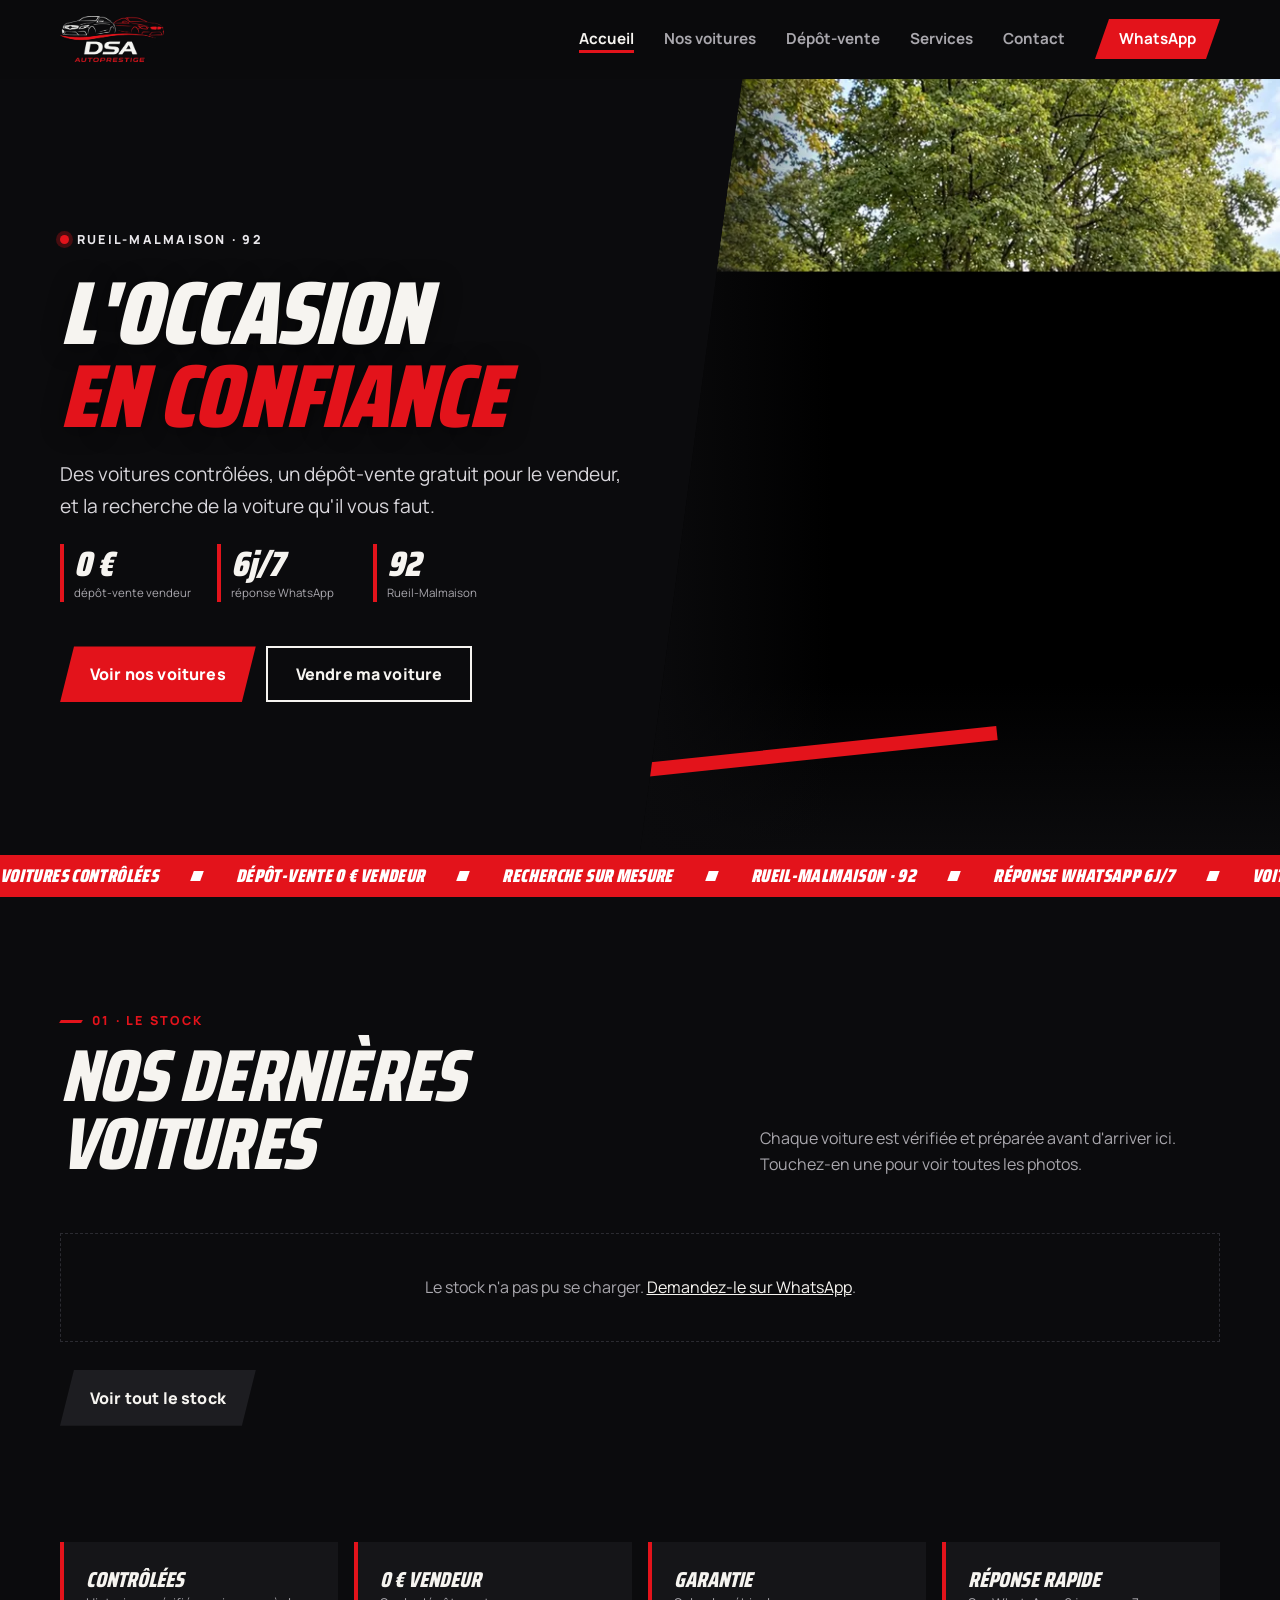
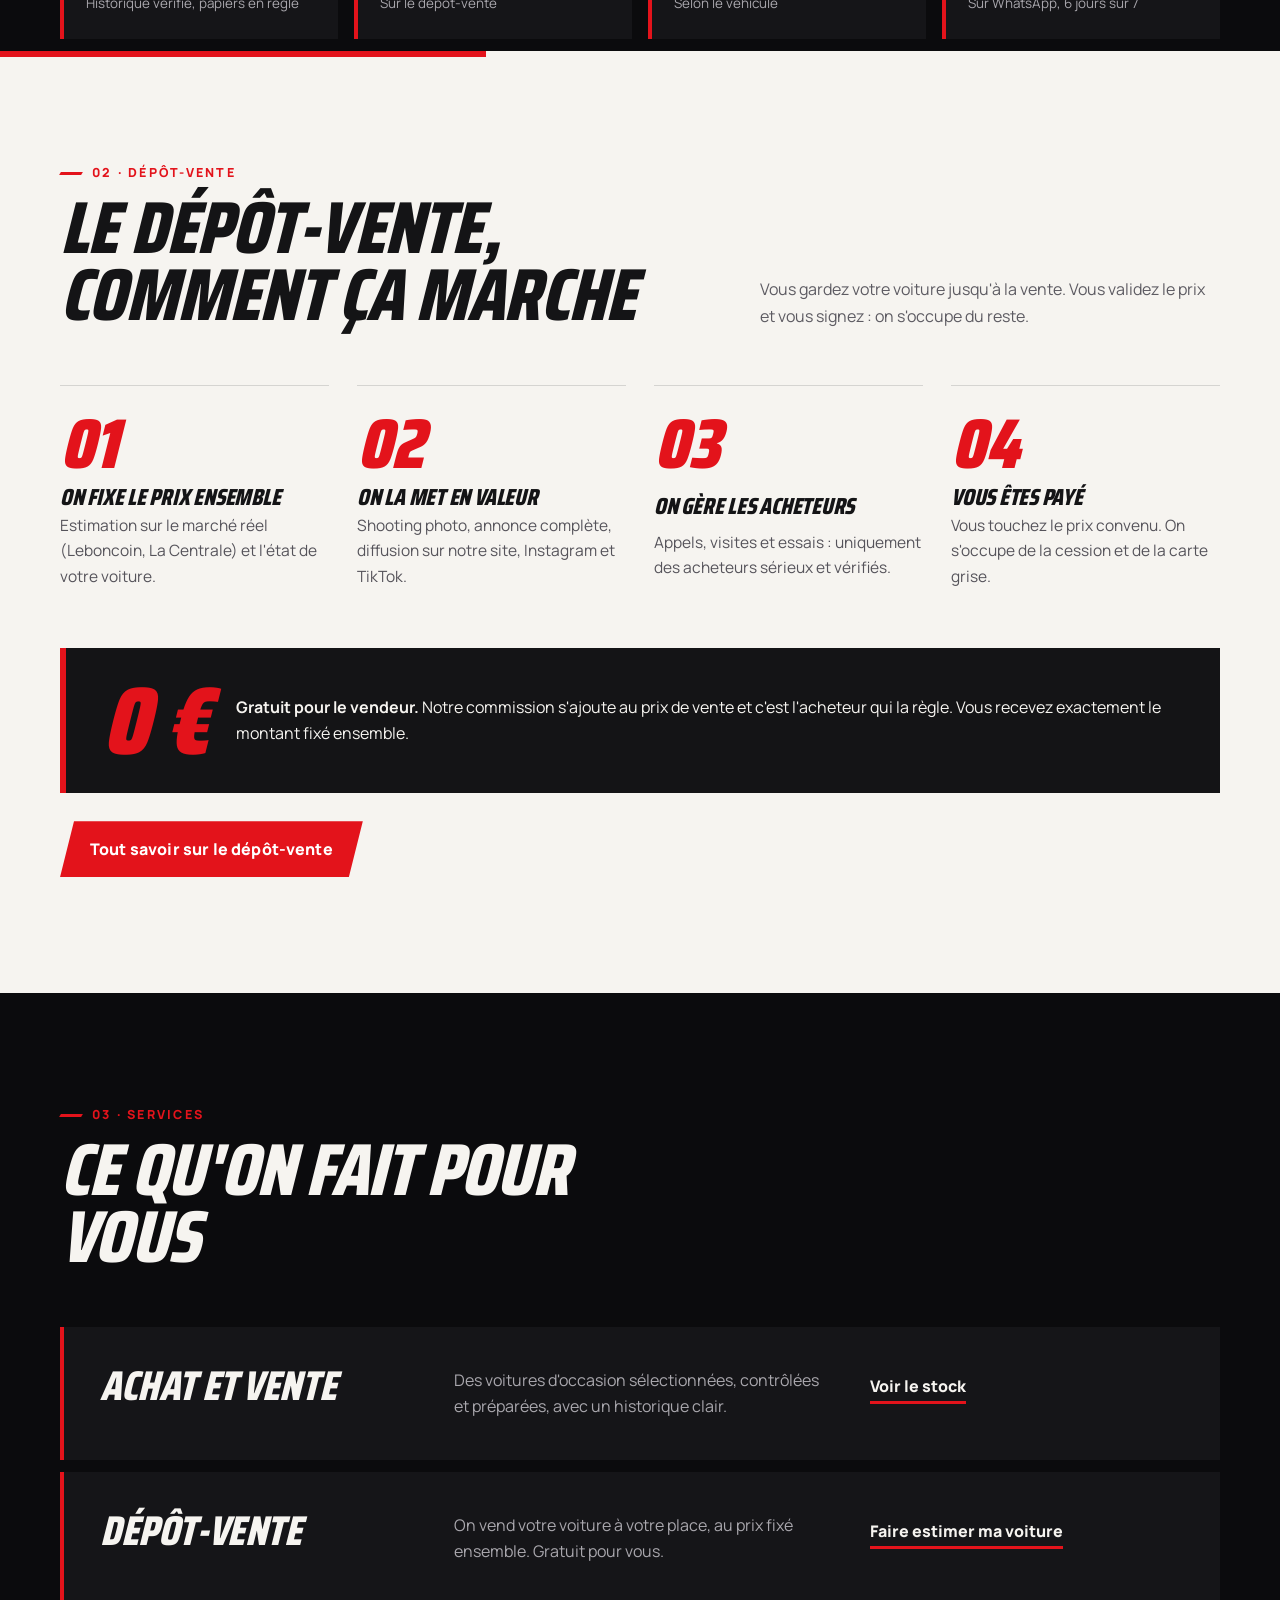
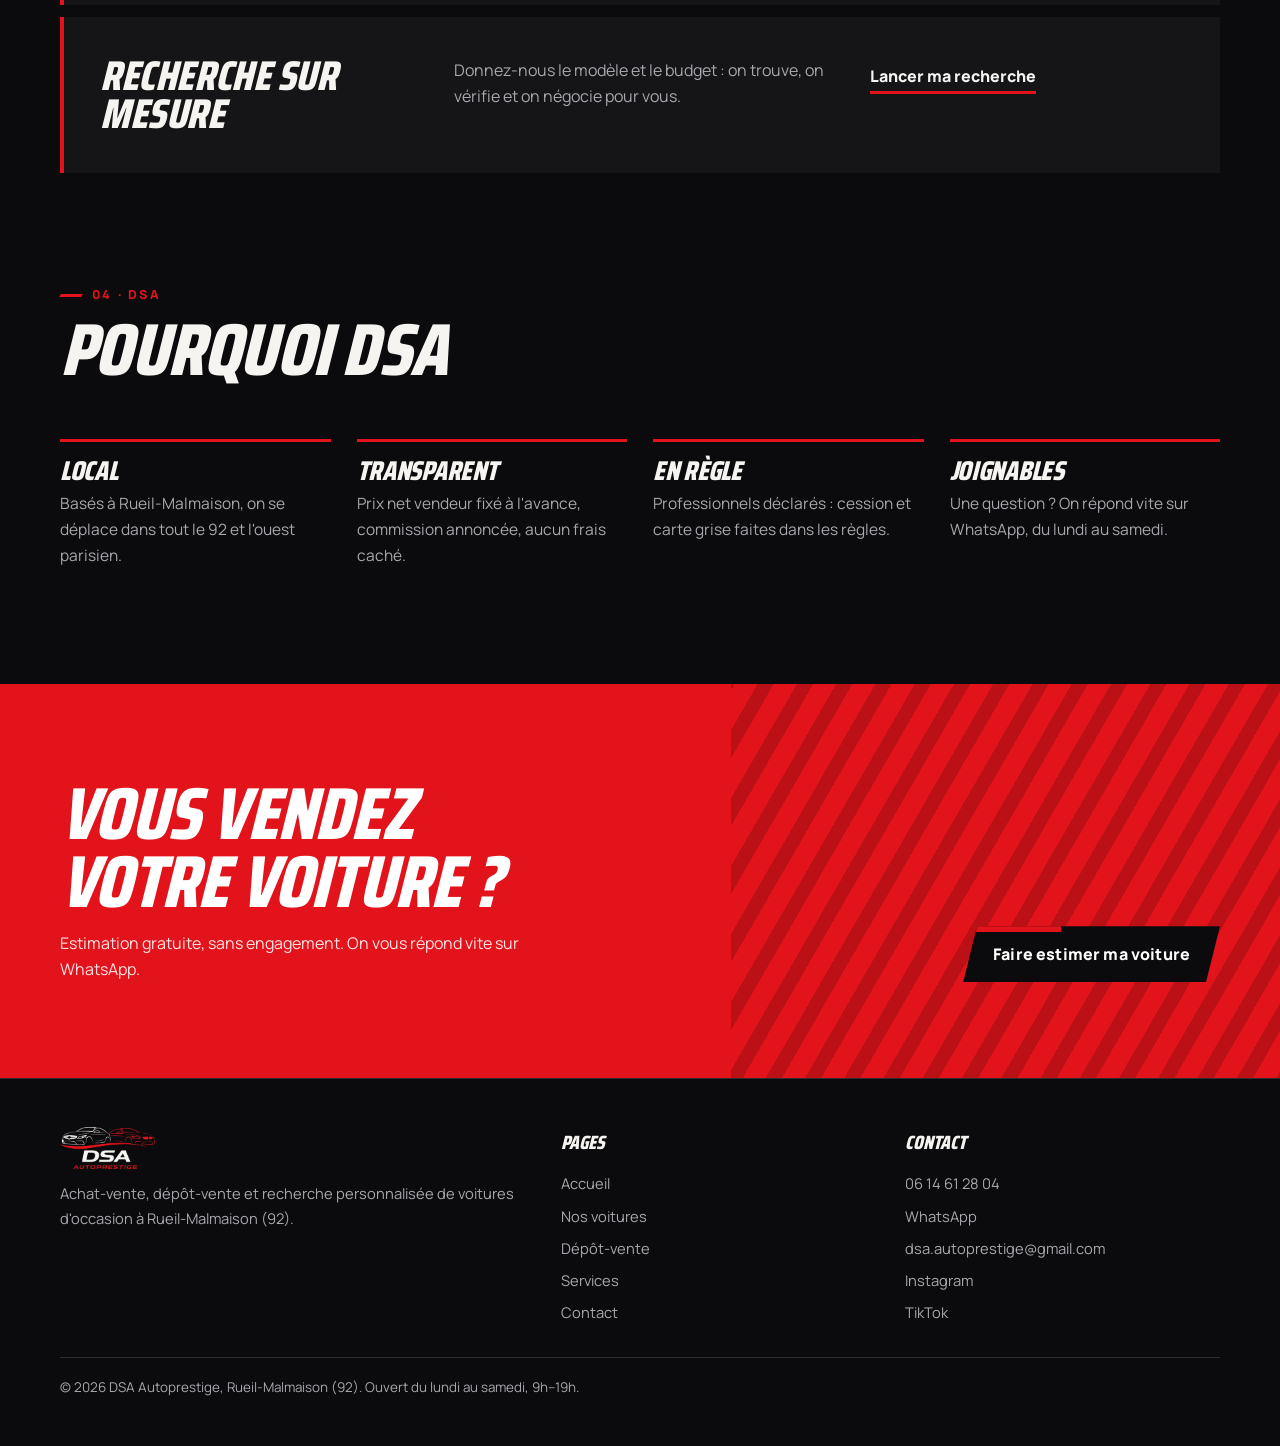
==== commit a716aac8: "Design racing et téléphone : plus rien de coupé (galerie, titres) Co-Authored-By: Claude Opus 5.5 <n" ====
--- a/index.html
+++ b/index.html
@@ -13,8 +13,8 @@
 <meta property="og:url" content="https://dsa-autoprestige.fr/"><meta property="og:image" content="https://dsa-autoprestige.fr/assets/hero-800.webp">
 <link rel="icon" href="/favicon.ico" sizes="48x48"><link rel="icon" type="image/png" sizes="96x96" href="/assets/favicon-96.png"><link rel="icon" type="image/png" sizes="192x192" href="/assets/icon-192.png"><link rel="apple-touch-icon" href="/apple-touch-icon.png">
 <link rel="preconnect" href="https://fonts.googleapis.com"><link rel="preconnect" href="https://fonts.gstatic.com" crossorigin>
-<link rel="stylesheet" href="https://fonts.googleapis.com/css2?family=Saira+Condensed:wght@700;800&family=Manrope:wght@400;500;600;700;800&display=swap">
-<link rel="stylesheet" href="/assets/site.css?v=3">
+<link rel="stylesheet" href="https://fonts.googleapis.com/css2?family=Saira+Condensed:wght@700;800;900&family=Manrope:wght@400;500;600;700;800&display=swap">
+<link rel="stylesheet" href="/assets/site.css?v=4">
 <script type="application/ld+json">{"@context": "https://schema.org", "@type": "AutoDealer", "name": "DSA Autoprestige", "url": "https://dsa-autoprestige.fr/", "logo": "https://dsa-autoprestige.fr/assets/logo-carre.png", "image": "https://dsa-autoprestige.fr/assets/hero.webp", "telephone": "+33614612804", "email": "dsa.autoprestige@gmail.com", "address": {"@type": "PostalAddress", "addressLocality": "Rueil-Malmaison", "postalCode": "92500", "addressRegion": "Île-de-France", "addressCountry": "FR"}, "areaServed": ["Rueil-Malmaison", "Hauts-de-Seine"], "openingHoursSpecification": [{"@type": "OpeningHoursSpecification", "dayOfWeek": ["Monday", "Tuesday", "Wednesday", "Thursday", "Friday", "Saturday"], "opens": "09:00", "closes": "19:00"}], "sameAs": ["https://www.instagram.com/dsa.autoprestige", "https://www.tiktok.com/@dsa.autoprestige"]}</script>
 </head>
 <body>
@@ -28,15 +28,24 @@
 <main>
 
 <section class="hero">
-  <picture><source media="(max-width:700px)" srcset="/assets/hero-800.webp"><img src="/assets/hero.webp" alt="Porsche Cayenne noir préparé par DSA Autoprestige" fetchpriority="high"></picture>
-  <div class="wrap">
-    <span class="place">Rueil-Malmaison, Hauts-de-Seine</span>
-    <h1>L'occasion <span>en confiance</span></h1>
+  <div class="hero-photo"><picture><source media="(max-width:700px)" srcset="/assets/hero-800.webp"><img src="/assets/hero.webp" alt="Porsche Cayenne noir préparé par DSA Autoprestige" width="1254" height="1254" fetchpriority="high"></picture><i class="stripe"></i></div>
+  <div class="wrap hero-in">
+    <span class="place">Rueil-Malmaison · 92</span>
+    <h1>L'occasion <em>en confiance</em></h1>
     <p class="lead">Des voitures contrôlées, un dépôt-vente gratuit pour le vendeur, et la recherche de la voiture qu'il vous faut.</p>
+    <div class="kpis"><div><b>0 €</b><span>dépôt-vente vendeur</span></div><div><b>6j/7</b><span>réponse WhatsApp</span></div><div><b>92</b><span>Rueil-Malmaison</span></div></div>
     <p class="live" data-livecount hidden></p>
     <div class="btns"><a class="btn primary" href="/vehicules/">Voir nos voitures</a><a class="btn ghost" href="/depot-vente/">Vendre ma voiture</a></div>
   </div>
 </section>
+
+<div class="ticker" aria-hidden="true"><div><span>Voitures contrôlées</span><span>Dépôt-vente 0 € vendeur</span><span>Recherche sur mesure</span><span>Rueil-Malmaison · 92</span><span>Réponse WhatsApp 6j/7</span><span>Voitures contrôlées</span><span>Dépôt-vente 0 € vendeur</span><span>Recherche sur mesure</span><span>Rueil-Malmaison · 92</span><span>Réponse WhatsApp 6j/7</span></div></div>
+
+<section><div class="wrap">
+  <div class="head"><div><span class="kick">01 · Le stock</span><h2>Nos dernières voitures</h2></div><p>Chaque voiture est vérifiée et préparée avant d'arriver ici. Touchez-en une pour voir toutes les photos.</p></div>
+  <div class="cars" data-stock data-limit="4"><div class="skel"></div><div class="skel"></div></div>
+  <div class="btns" style="margin-top:28px"><a class="btn" href="/vehicules/">Voir tout le stock</a></div>
+</div></section>
 
 <div class="wrap"><div class="promises">
   <div><strong>Contrôlées</strong><span>Historique vérifié, papiers en règle</span></div>
@@ -45,14 +54,8 @@
   <div><strong>Réponse rapide</strong><span>Sur WhatsApp, 6 jours sur 7</span></div>
 </div></div>
 
-<section><div class="wrap">
-  <div class="head"><h2>Nos dernières voitures</h2><p>Chaque voiture est vérifiée et préparée avant d'arriver ici. Touchez-en une pour voir toutes les photos.</p></div>
-  <div class="cars rail" data-stock data-limit="6"><div class="skel"></div><div class="skel"></div><div class="skel"></div></div>
-  <div class="btns" style="margin-top:28px"><a class="btn" href="/vehicules/">Voir tout le stock</a></div>
-</div></section>
-
 <section class="light"><div class="wrap">
-  <div class="head"><h2>Le dépôt-vente, comment ça marche</h2><p>Vous gardez votre voiture jusqu'à la vente. Vous validez le prix et vous signez : on s'occupe du reste.</p></div>
+  <div class="head"><div><span class="kick">02 · Dépôt-vente</span><h2>Le dépôt-vente, comment ça marche</h2></div><p>Vous gardez votre voiture jusqu'à la vente. Vous validez le prix et vous signez : on s'occupe du reste.</p></div>
   <div class="steps">
     <div class="step"><h3>On fixe le prix ensemble</h3><p>Estimation sur le marché réel (Leboncoin, La Centrale) et l'état de votre voiture.</p></div>
     <div class="step"><h3>On la met en valeur</h3><p>Shooting photo, annonce complète, diffusion sur notre site, Instagram et TikTok.</p></div>
@@ -64,7 +67,7 @@
 </div></section>
 
 <section><div class="wrap">
-  <div class="head"><h2>Ce qu'on fait pour vous</h2></div>
+  <div class="head"><div><span class="kick">03 · Services</span><h2>Ce qu'on fait pour vous</h2></div></div>
   <div class="svc">
     <article><h3>Achat et vente</h3><p class="muted">Des voitures d'occasion sélectionnées, contrôlées et préparées, avec un historique clair.</p><a class="more" href="/vehicules/">Voir le stock</a></article>
     <article><h3>Dépôt-vente</h3><p class="muted">On vend votre voiture à votre place, au prix fixé ensemble. Gratuit pour vous.</p><a class="more" href="/depot-vente/">Faire estimer ma voiture</a></article>
@@ -73,7 +76,7 @@
 </div></section>
 
 <section style="padding-top:0"><div class="wrap">
-  <div class="head"><h2>Pourquoi DSA</h2></div>
+  <div class="head"><div><span class="kick">04 · DSA</span><h2>Pourquoi DSA</h2></div></div>
   <div class="why">
     <div><h3>Local</h3><p>Basés à Rueil-Malmaison, on se déplace dans tout le 92 et l'ouest parisien.</p></div>
     <div><h3>Transparent</h3><p>Prix net vendeur fixé à l'avance, commission annoncée, aucun frais caché.</p></div>
@@ -100,6 +103,6 @@
   <a href="/vehicules/"><svg viewBox="0 0 24 24" fill="none" stroke="currentColor" stroke-width="2" stroke-linecap="round" stroke-linejoin="round"><path d="M3 15.5V13l2-4.5c.3-.7 1-1 1.7-1h10.6c.7 0 1.4.3 1.7 1L21 13v2.5c0 .6-.4 1-1 1h-1"/><path d="M5 16.5H4c-.6 0-1-.4-1-1"/><circle cx="7.5" cy="16.5" r="1.8"/><circle cx="16.5" cy="16.5" r="1.8"/><path d="M9.3 16.5h5.4"/></svg>Voitures</a>
   <a class="wa" href="https://wa.me/33614612804" target="_blank" rel="noopener"><svg viewBox="0 0 24 24" fill="none" stroke="currentColor" stroke-width="2" stroke-linecap="round" stroke-linejoin="round"><path d="M21 11.5a8.4 8.4 0 0 1-12.4 7.4L3 20.5l1.6-5.4A8.4 8.4 0 1 1 21 11.5z"/></svg>WhatsApp</a>
 </div>
-<script src="/assets/site.js?v=3" defer></script>
+<script src="/assets/site.js?v=4" defer></script>
 </body>
 </html>
--- a/assets/site.css
+++ b/assets/site.css
@@ -1,269 +1,300 @@
-/* DSA Autoprestige · « showroom de nuit »
-   Les photos des voitures sont la vedette ; le reste reste calme.
-   Couleurs : asphalte, graphite, craie, rouge DSA. */
+/* DSA Autoprestige · « racing de nuit »
+   Noir profond, blanc craie, rouge DSA. Titres italiques condensés, coupes en biais.
+   Règle d'or téléphone : rien ne dépasse, aucune photo coupée. */
+@font-face{font-family:"Saira Repli";src:local("Arial Narrow Bold"),local("ArialNarrow-Bold"),local("Arial Bold"),local("Arial-BoldMT"),local("Arial");font-weight:100 900;size-adjust:78%}
 :root{
-  --asphalte:#0e0e10; --graphite:#18181b; --carbone:#222226; --ligne:#2e2e33;
-  --craie:#f5f3ef; --brume:#a7a5ab; --rouge:#e3131b; --rouge-fonce:#a50e14;
-  --encre:#151517; /* texte sur fond clair */
-  --display:"Saira Condensed","Arial Narrow",Impact,sans-serif;
+  --noir:#0b0b0d; --graphite:#151518; --carbone:#1d1d21; --ligne:#2b2b31;
+  --craie:#f6f4f0; --brume:#a9a7ad; --rouge:#e3131b; --rouge-vif:#ff2a32; --rouge-fonce:#a50e14;
+  --encre:#141416;
+  --display:"Saira Condensed","Saira Repli","Arial Narrow",sans-serif;
   --body:"Manrope",system-ui,-apple-system,"Segoe UI",sans-serif;
-  --gut:20px; --maxw:1200px; --r:18px; --bar:68px;
+  --gut:20px; --maxw:1200px; --r:4px; --bar:68px; --cut:14px;
   color-scheme:dark;
 }
-*{box-sizing:border-box}
-html{-webkit-text-size-adjust:100%;scroll-behavior:smooth;overflow-x:clip}
-@media (prefers-reduced-motion:reduce){html{scroll-behavior:auto}*,*::before{animation:none!important;transition:none!important}}
-body{margin:0;overflow-x:clip;background:var(--asphalte);color:var(--craie);font:16px/1.65 var(--body);padding-bottom:calc(var(--bar) + env(safe-area-inset-bottom,0px))}
+*,*::before,*::after{box-sizing:border-box}
+html{-webkit-text-size-adjust:100%;text-size-adjust:100%;scroll-behavior:smooth}
+@media (prefers-reduced-motion:reduce){html{scroll-behavior:auto}*,*::before,*::after{animation:none!important;transition:none!important}}
+body{margin:0;max-width:100%;overflow-x:hidden;background:var(--noir);color:var(--craie);font:16px/1.65 var(--body);padding-bottom:calc(var(--bar) + env(safe-area-inset-bottom,0px))}
 @media (min-width:960px){body{padding-bottom:0}}
-img{max-width:100%;display:block}
+img{max-width:100%;height:auto;display:block}
 a{color:inherit}
-:focus-visible{outline:2px solid var(--rouge);outline-offset:3px;border-radius:6px}
-.wrap{max-width:var(--maxw);margin:0 auto;padding-inline:var(--gut)}
-h1,h2,h3{font-family:var(--display);font-weight:800;line-height:.95;margin:0;text-wrap:balance;letter-spacing:-.005em}
-h1{font-size:clamp(3rem,13vw,7.2rem);text-transform:uppercase}
-h2{font-size:clamp(2.3rem,8vw,4.4rem);text-transform:uppercase}
-h3{font-size:1.5rem;text-transform:uppercase}
+:focus-visible{outline:2px solid var(--rouge);outline-offset:3px}
+.wrap{width:100%;max-width:var(--maxw);margin:0 auto;padding-inline:max(var(--gut),env(safe-area-inset-left,0px))}
+
+/* aucun enfant de grille/flex ne peut pousser la page plus large que l'écran */
+:where(.wrap,.detail,.two,.head,.cars,.steps,.step,.svc,.svc article,.why,.spec,.zero,.hero,.hero-in,.kpis,.final .wrap,footer .wrap,.btns,.channels,.channel,.info,.gallery,.car,.car .bd,.car .row,form.wa,.promises)>*{min-width:0}
+
+h1,h2,h3{font-family:var(--display);font-weight:800;font-style:italic;line-height:.92;margin:0;text-transform:uppercase;letter-spacing:-.01em;overflow-wrap:break-word;hyphens:manual}
+h1{font-size:clamp(2.5rem,12vw,7rem);font-weight:900}
+h2{font-size:clamp(2.2rem,9.5vw,4.6rem)}
+h3{font-size:1.5rem}
+h1 em,h2 em{font-style:italic;color:var(--rouge)}
 p{margin:0}
-.lead{font-size:clamp(1.05rem,2.6vw,1.22rem);color:#d9d7dc;max-width:52ch}
+.lead{font-size:clamp(1.02rem,2.6vw,1.2rem);color:#d8d6db;max-width:52ch}
 .muted{color:var(--brume)}
-section{padding-block:72px}
-@media (min-width:960px){section{padding-block:120px}}
-.head{display:grid;gap:14px;margin-bottom:36px}
-@media (min-width:960px){.head{grid-template-columns:1.2fr 1fr;align-items:end;gap:48px;margin-bottom:56px}.head p{justify-self:end}}
-.head p{color:var(--brume);max-width:46ch}
+section{padding-block:68px}
+@media (min-width:960px){section{padding-block:116px}}
+.kick{display:inline-flex;align-items:center;gap:10px;font:800 .78rem/1 var(--body);letter-spacing:.18em;text-transform:uppercase;color:var(--rouge);margin-bottom:14px}
+.kick::before{content:"";width:22px;height:3px;background:var(--rouge);transform:skewX(-30deg)}
+.head{display:grid;gap:16px;margin-bottom:34px}
+.head .kick{display:flex}
+@media (min-width:960px){.head{grid-template-columns:1.2fr 1fr;align-items:end;gap:48px;margin-bottom:56px}.head>p{justify-self:end}}
+.head>p{color:var(--brume);max-width:46ch}
 
 /* ---------- en-tête ---------- */
-.top{position:sticky;top:0;z-index:50;background:rgba(14,14,16,.97);border-bottom:1px solid transparent;transition:border-color .2s;padding-top:env(safe-area-inset-top,0px)}
-.top.scrolled{border-bottom-color:var(--ligne)}
+.top{position:sticky;top:0;z-index:50;background:rgba(11,11,13,.97);border-bottom:1px solid transparent;transition:border-color .2s;padding-top:env(safe-area-inset-top,0px)}
+.top::after{content:"";position:absolute;left:0;right:0;bottom:-1px;height:2px;background:linear-gradient(90deg,var(--rouge) 0 28%,transparent 28%);opacity:0;transition:opacity .2s}
+.top.scrolled{border-bottom-color:var(--ligne)}.top.scrolled::after{opacity:1}
 .top .wrap{display:flex;align-items:center;justify-content:space-between;height:64px;gap:16px}
+.brand{flex:none}
 .brand img{height:38px;width:auto}
-.menu-btn{display:inline-grid;place-items:center;width:48px;height:48px;border-radius:14px;border:1px solid var(--ligne);background:var(--graphite);color:var(--craie);cursor:pointer}
+.menu-btn{display:inline-grid;place-items:center;width:48px;height:48px;border:0;background:var(--rouge);color:#fff;cursor:pointer;clip-path:polygon(10px 0,100% 0,calc(100% - 10px) 100%,0 100%);flex:none}
 .menu-btn svg{width:22px;height:22px}
-.nav{position:fixed;inset:calc(64px + env(safe-area-inset-top,0px)) 0 0 0;background:var(--asphalte);padding:24px var(--gut) 48px;display:flex;flex-direction:column;opacity:0;visibility:hidden;transform:translateY(-8px);transition:opacity .2s,transform .2s,visibility .2s;overflow-y:auto}
-.nav.open{opacity:1;visibility:visible;transform:none}
-.nav a{text-decoration:none;font-family:var(--display);font-weight:800;text-transform:uppercase;font-size:2.4rem;line-height:1.1;padding:10px 0;color:var(--craie)}
+.nav{position:fixed;left:0;right:0;bottom:0;top:calc(64px + env(safe-area-inset-top,0px));background:var(--noir);padding:20px var(--gut) calc(28px + env(safe-area-inset-bottom,0px));display:flex;flex-direction:column;opacity:0;visibility:hidden;transition:opacity .2s,visibility .2s;overflow-y:auto;overscroll-behavior:contain}
+.nav.open{opacity:1;visibility:visible}
+.nav a{text-decoration:none;font-family:var(--display);font-style:italic;font-weight:900;text-transform:uppercase;font-size:clamp(2rem,10vw,2.6rem);line-height:1.05;padding:12px 0;color:var(--craie);border-bottom:1px solid var(--ligne)}
 .nav a[aria-current="page"]{color:var(--rouge)}
-.nav .nav-cta{margin-top:auto;text-align:center;background:var(--rouge);border-radius:16px;font-size:1.4rem;padding:16px}
+.nav .nav-cta{margin-top:auto;border:0;text-align:center;background:var(--rouge);font-size:1.5rem;padding:16px;clip-path:polygon(var(--cut) 0,100% 0,calc(100% - var(--cut)) 100%,0 100%)}
 @media (min-width:960px){
   .menu-btn{display:none}
-  .nav{position:static;opacity:1;visibility:visible;transform:none;flex-direction:row;align-items:center;gap:30px;padding:0;background:none;overflow:visible}
-  .nav a{font-family:var(--body);font-weight:600;text-transform:none;font-size:.95rem;padding:6px 0;color:var(--brume)}
+  .nav{position:static;opacity:1;visibility:visible;flex-direction:row;align-items:center;gap:30px;padding:0;background:none;overflow:visible}
+  .nav a{font-family:var(--body);font-style:normal;font-weight:700;text-transform:none;font-size:.95rem;padding:6px 0;color:var(--brume);border:0}
   .nav a:hover,.nav a[aria-current="page"]{color:var(--craie)}
-  .nav a[aria-current="page"]{box-shadow:inset 0 -2px 0 var(--rouge)}
-  .nav .nav-cta{margin:0;padding:11px 20px;font-size:.95rem;color:#fff;font-weight:700;border-radius:999px}
-  .top .wrap{height:76px}.brand img{height:46px}
+  .nav a[aria-current="page"]{box-shadow:inset 0 -3px 0 var(--rouge)}
+  .nav .nav-cta{margin:0;padding:12px 24px;font-size:.95rem;color:#fff}
+  .top .wrap{height:78px}.brand img{height:46px}
 }
 
 /* ---------- barre d'actions mobile ---------- */
-.actionbar{position:fixed;left:0;right:0;bottom:0;z-index:60;display:grid;grid-template-columns:1fr 1fr 1.4fr;gap:8px;padding:9px var(--gut) calc(9px + env(safe-area-inset-bottom,0px));background:rgba(14,14,16,.98);border-top:1px solid var(--ligne)}
-.actionbar a{display:flex;flex-direction:column;align-items:center;justify-content:center;gap:1px;height:50px;border-radius:14px;text-decoration:none;font-size:.72rem;font-weight:700;background:var(--graphite);border:1px solid var(--ligne)}
+.actionbar{position:fixed;left:0;right:0;bottom:0;z-index:60;display:grid;grid-template-columns:1fr 1fr 1.4fr;gap:8px;padding:9px max(var(--gut),env(safe-area-inset-left,0px)) calc(9px + env(safe-area-inset-bottom,0px));background:rgba(11,11,13,.98);border-top:2px solid var(--rouge)}
+.actionbar a{min-width:0;display:flex;flex-direction:column;align-items:center;justify-content:center;gap:1px;height:50px;text-decoration:none;font-size:.72rem;font-weight:800;background:var(--graphite);border:1px solid var(--ligne);border-radius:var(--r)}
 .actionbar a svg{width:20px;height:20px}
-.actionbar a.wa{background:var(--rouge);border-color:var(--rouge);flex-direction:row;gap:8px;font-size:.95rem}
+.actionbar a.wa{background:var(--rouge);border:0;flex-direction:row;gap:8px;font-size:.95rem;clip-path:polygon(10px 0,100% 0,100% 100%,0 100%,0 10px);border-radius:0}
 @media (min-width:960px){.actionbar{display:none}}
 
-/* ---------- boutons ---------- */
-.btn{display:inline-flex;align-items:center;justify-content:center;gap:10px;min-height:54px;padding:0 26px;border-radius:999px;font:700 1rem var(--body);text-decoration:none;border:1px solid var(--ligne);background:var(--graphite);color:var(--craie);cursor:pointer;transition:background .15s,border-color .15s}
-.btn:hover{border-color:#4a4a50}
-.btn.primary{background:var(--rouge);border-color:var(--rouge);color:#fff}
-.btn.primary:hover{background:#c80f17}
-.btn.light{background:var(--craie);border-color:var(--craie);color:var(--encre)}
-.btn.ghost{background:transparent}
+/* ---------- boutons (coupe en biais) ---------- */
+.btn{display:inline-flex;align-items:center;justify-content:center;gap:10px;min-height:56px;padding:0 30px;max-width:100%;font:800 1rem var(--body);letter-spacing:.01em;text-decoration:none;text-align:center;border:0;background:var(--carbone);color:var(--craie);cursor:pointer;clip-path:polygon(var(--cut) 0,100% 0,calc(100% - var(--cut)) 100%,0 100%);transition:background .15s,transform .15s}
+.btn:hover{background:#2a2a30}
+.btn:active{transform:translateY(1px)}
+.btn.primary{background:var(--rouge);color:#fff}
+.btn.primary:hover{background:var(--rouge-vif)}
+.btn.light{background:var(--craie);color:var(--encre)}
+.btn.ghost{background:transparent;box-shadow:inset 0 0 0 2px var(--craie);clip-path:none;border-radius:0}
 .btn svg{width:20px;height:20px}
 .btns{display:flex;flex-wrap:wrap;gap:10px}
-.btns .btn{flex:1 1 220px}
+.btns .btn{flex:1 1 200px}
 @media (min-width:640px){.btns .btn{flex:0 0 auto}}
 
 /* ---------- héros accueil ---------- */
-.hero{position:relative;padding:0;min-height:calc(100svh - 64px - var(--bar));display:flex;align-items:flex-end;overflow:hidden;isolation:isolate}
-.hero picture,.hero>img{position:absolute;inset:0;z-index:-2}
-.hero img{width:100%;height:100%;object-fit:cover;object-position:62% 55%}
-.hero::after{content:"";position:absolute;inset:0;z-index:-1;background:linear-gradient(180deg,rgba(14,14,16,.35) 0%,rgba(14,14,16,0) 28%,rgba(14,14,16,.55) 58%,var(--asphalte) 96%)}
-.hero .wrap{width:100%;padding-block:0 36px;display:grid;gap:18px}
-.hero h1{max-width:9.5ch}
-.hero h1 span{display:block;color:transparent;-webkit-text-stroke:2px var(--craie)}
-.place{display:inline-flex;align-items:center;gap:8px;font-weight:600;font-size:.92rem;color:#e6e4e8}
-.place::before{content:"";width:8px;height:8px;border-radius:50%;background:var(--rouge);box-shadow:0 0 0 4px rgba(227,19,27,.25)}
+.hero{padding:0;position:relative;overflow:hidden}
+.hero-photo{position:relative;aspect-ratio:1/1;max-height:62svh;margin-inline:auto;background:#000}
+.hero-photo picture,.hero-photo img{width:100%;height:100%}
+.hero-photo img{object-fit:cover;object-position:50% 70%}
+.hero-photo::after{content:"";position:absolute;inset:0;background:linear-gradient(180deg,rgba(11,11,13,.25) 0%,rgba(11,11,13,0) 30%,rgba(11,11,13,0) 62%,var(--noir) 100%)}
+.hero-photo .stripe{position:absolute;z-index:2;left:-10%;right:-10%;bottom:16%;height:14px;background:var(--rouge);transform:rotate(-6deg);box-shadow:0 18px 0 -10px var(--craie)}
+.hero-in{position:relative;z-index:3;display:grid;gap:18px;margin-top:-34px;padding-bottom:44px}
+.hero h1{max-width:100%;text-shadow:0 2px 24px rgba(0,0,0,.45)}
+.hero h1 em{display:block}
+.place{display:inline-flex;align-items:center;gap:8px;font-weight:800;font-size:.78rem;letter-spacing:.18em;text-transform:uppercase;color:#e9e7eb}
+.place::before{content:"";width:9px;height:9px;border-radius:50%;background:var(--rouge);box-shadow:0 0 0 4px rgba(227,19,27,.28);animation:pulse 2s infinite}
+@keyframes pulse{50%{box-shadow:0 0 0 8px rgba(227,19,27,0)}}
+.kpis{display:grid;grid-template-columns:repeat(3,1fr);gap:10px}
+.kpis div{border-left:4px solid var(--rouge);padding:2px 0 2px 10px}
+.kpis b{display:block;font:italic 900 clamp(1.5rem,7vw,2.2rem)/1 var(--display)}
+.kpis span{display:block;font-size:.72rem;line-height:1.3;color:var(--brume);margin-top:4px}
+.live{display:inline-flex;align-items:center;gap:10px;font-weight:700;font-size:.95rem}
+.live b{font:italic 900 1.7rem/1 var(--display);color:var(--rouge)}
 @media (min-width:960px){
-  .hero{min-height:min(88vh,860px)}
-  .hero::after{background:linear-gradient(90deg,var(--asphalte) 0%,rgba(14,14,16,.88) 30%,rgba(14,14,16,.15) 62%,rgba(14,14,16,0) 100%),linear-gradient(0deg,var(--asphalte) 0%,rgba(14,14,16,0) 25%)}
-  .hero img{object-position:75% 55%}
-  .hero .wrap{padding-block:0 96px}
-  .hero h1 span{-webkit-text-stroke-width:2.5px}
+  .hero{display:grid;grid-template-columns:1fr 1fr;align-items:center;min-height:min(86vh,840px)}
+  .hero-photo{order:2;max-height:none;height:100%;width:100%;aspect-ratio:auto;clip-path:polygon(16% 0,100% 0,100% 100%,0 100%)}
+  .hero-photo img{object-position:60% 60%}
+  .hero-photo::after{background:linear-gradient(90deg,var(--noir) 0%,rgba(11,11,13,0) 30%),linear-gradient(0deg,var(--noir) 0%,rgba(11,11,13,0) 22%)}
+  .hero-photo .stripe{left:-4%;right:auto;width:60%;bottom:12%}
+  .hero-in{order:1;margin:0;padding:60px 0 60px max(var(--gut),calc((100vw - var(--maxw)) / 2 + var(--gut)));max-width:none;gap:22px}
+  .hero h1{font-size:clamp(4rem,7vw,7rem)}
+  .kpis{max-width:460px}
 }
-.live{display:inline-flex;align-items:center;gap:10px;font-weight:700}
-.live b{font-family:var(--display);font-size:1.6rem;color:var(--rouge);line-height:1}
+
+/* ---------- bandeau défilant ---------- */
+.ticker{overflow:hidden;background:var(--rouge);color:#fff;padding:12px 0;border-block:2px solid var(--noir)}
+.ticker>div{display:flex;width:max-content;animation:tick 26s linear infinite}
+.ticker span{flex:none;font:italic 900 1.15rem/1 var(--display);text-transform:uppercase;letter-spacing:.02em;padding-right:34px;display:inline-flex;align-items:center;gap:34px;white-space:nowrap}
+.ticker span::after{content:"";width:10px;height:10px;background:#fff;transform:skewX(-20deg)}
+@keyframes tick{to{transform:translateX(-50%)}}
 
 /* ---------- bande d'engagements ---------- */
-.promises{display:grid;grid-template-columns:repeat(2,1fr);border-block:1px solid var(--ligne)}
-.promises div{padding:22px 4px;border-bottom:1px solid var(--ligne)}
-.promises div:nth-child(odd){border-right:1px solid var(--ligne);padding-right:16px}
-.promises div:nth-child(even){padding-left:16px}
-.promises div:nth-last-child(-n+2){border-bottom:0}
-.promises strong{display:block;font-family:var(--display);font-size:1.5rem;text-transform:uppercase;line-height:1.05}
-.promises span{font-size:.88rem;color:var(--brume)}
-@media (min-width:960px){.promises{grid-template-columns:repeat(4,1fr)}.promises div{border-bottom:0;padding:30px 24px!important;border-right:1px solid var(--ligne)}.promises div:last-child{border-right:0}}
+.promises{display:grid;grid-template-columns:repeat(2,minmax(0,1fr));gap:10px;padding-bottom:12px}
+.promises div{padding:18px 14px;background:var(--graphite);border-left:4px solid var(--rouge)}
+.promises strong{display:block;font:italic 800 1.35rem/1.05 var(--display);text-transform:uppercase}
+.promises span{display:block;font-size:.84rem;line-height:1.4;color:var(--brume);margin-top:4px}
+@media (min-width:960px){.promises{grid-template-columns:repeat(4,1fr);gap:16px}.promises div{padding:26px 22px}}
 
 /* ---------- photo qui n'est jamais coupée ---------- */
 .shot{position:relative;overflow:hidden;background:#000;isolation:isolate}
-.shot::before{content:"";position:absolute;inset:-30px;z-index:-1;background:var(--bg) center/cover no-repeat;filter:blur(26px) brightness(.55) saturate(1.1)}
+.shot::before{content:"";position:absolute;inset:-30px;z-index:-1;background:var(--bg) center/cover no-repeat;filter:blur(26px) brightness(.5) saturate(1.1)}
 .shot img{width:100%;height:100%;object-fit:contain}
 
 /* ---------- voitures ---------- */
-.cars{display:grid;gap:22px;grid-template-columns:1fr}
-@media (min-width:680px){.cars{grid-template-columns:repeat(2,1fr)}}
-@media (min-width:1060px){.cars{grid-template-columns:repeat(3,1fr)}}
-.cars.rail{grid-auto-flow:column;grid-auto-columns:84%;grid-template-columns:none;overflow-x:auto;scroll-snap-type:x mandatory;padding-bottom:10px;margin-inline:calc(var(--gut) * -1);padding-inline:var(--gut);scroll-padding-inline:var(--gut);scrollbar-width:none}
-.cars.rail::-webkit-scrollbar{display:none}
-.cars.rail>*{scroll-snap-align:start}
-@media (min-width:680px){.cars.rail{grid-auto-columns:46%}}
-@media (min-width:1060px){.cars.rail{grid-auto-flow:row;grid-template-columns:repeat(3,1fr);overflow:visible;margin:0;padding:0}}
-.car{display:flex;flex-direction:column;text-decoration:none;border-radius:var(--r);overflow:hidden;background:var(--graphite);border:1px solid var(--ligne);transition:border-color .2s}
-.car:hover{border-color:#47474d}
+.cars{display:grid;gap:20px;grid-template-columns:minmax(0,1fr)}
+@media (min-width:680px){.cars{grid-template-columns:repeat(2,minmax(0,1fr))}}
+@media (min-width:1060px){.cars{grid-template-columns:repeat(3,minmax(0,1fr))}.cars[data-limit="4"]{grid-template-columns:repeat(2,minmax(0,1fr))}}
+.car{position:relative;display:flex;flex-direction:column;text-decoration:none;overflow:hidden;background:var(--graphite);border-bottom:3px solid var(--rouge);transition:transform .2s,box-shadow .2s}
+.car:hover{transform:translateY(-3px);box-shadow:0 18px 40px rgba(0,0,0,.45)}
 .car .shot{aspect-ratio:4/3}
-.car .tag{position:absolute;top:12px;left:12px;font-size:.75rem;font-weight:800;padding:6px 11px;border-radius:999px;background:rgba(14,14,16,.78);color:var(--craie);display:inline-flex;align-items:center;gap:6px}
+.car .tag{position:absolute;top:12px;left:0;font-size:.74rem;font-weight:800;letter-spacing:.06em;text-transform:uppercase;padding:7px 16px 7px 12px;background:rgba(11,11,13,.85);color:var(--craie);display:inline-flex;align-items:center;gap:7px;clip-path:polygon(0 0,100% 0,calc(100% - 8px) 100%,0 100%)}
 .car .tag::before{content:"";width:7px;height:7px;border-radius:50%;background:#33c26f}
 .car .tag.res::before{background:#f0a92a}
 .car .tag.sold{background:var(--rouge)}.car .tag.sold::before{background:#fff}
-.car .n{position:absolute;right:12px;bottom:12px;font-size:.75rem;font-weight:700;background:rgba(14,14,16,.78);padding:5px 10px;border-radius:999px}
+.car .n{position:absolute;right:12px;bottom:12px;font-size:.74rem;font-weight:800;background:rgba(11,11,13,.8);padding:5px 10px}
 .car .bd{padding:18px 18px 20px;display:grid;gap:6px;flex:1;align-content:start}
-.car h3{font-size:1.65rem}
-.car .ver{color:var(--brume);font-size:.9rem;line-height:1.35}
-.car .row{display:flex;align-items:end;justify-content:space-between;gap:12px;margin-top:10px;padding-top:14px;border-top:1px solid var(--ligne)}
-.car .facts{font-size:.85rem;color:#d4d2d7;line-height:1.5;display:grid}
-.car .facts span{white-space:nowrap}
-.price{font-family:var(--display);font-weight:800;font-size:2rem;line-height:1;color:var(--craie);white-space:nowrap}
-.car .price{color:var(--rouge)}
-.car.sold{opacity:.7}
-.empty{grid-column:1/-1;text-align:center;color:var(--brume);border:1px dashed var(--ligne);border-radius:var(--r);padding:40px 20px}
+.car h3{font-size:1.75rem;line-height:.95}
+.car .ver{color:var(--brume);font-size:.88rem;line-height:1.35;overflow-wrap:anywhere}
+.car .row{display:flex;flex-wrap:wrap;align-items:end;justify-content:space-between;gap:10px 12px;margin-top:10px;padding-top:14px;border-top:1px solid var(--ligne)}
+.car .facts{font-size:.84rem;color:#d4d2d7;line-height:1.5;display:grid}
+.price{font-family:var(--display);font-style:italic;font-weight:900;font-size:2rem;line-height:1;color:var(--craie);white-space:nowrap}
+.car .price{background:var(--rouge);color:#fff;padding:8px 16px 6px;font-size:1.6rem;clip-path:polygon(10px 0,100% 0,calc(100% - 10px) 100%,0 100%)}
+.car.sold{opacity:.72}
+.empty{grid-column:1/-1;text-align:center;color:var(--brume);border:1px dashed var(--ligne);padding:40px 20px}
 .empty a{color:var(--craie)}
-.skel{background:linear-gradient(90deg,var(--graphite),var(--carbone),var(--graphite));background-size:200% 100%;animation:sk 1.2s infinite;border-radius:var(--r);min-height:380px}
+.skel{background:linear-gradient(90deg,var(--graphite),var(--carbone),var(--graphite));background-size:200% 100%;animation:sk 1.2s infinite;min-height:360px}
 @keyframes sk{to{background-position:-200% 0}}
-.filters{display:flex;gap:8px;overflow-x:auto;padding-bottom:6px;margin-bottom:22px;scrollbar-width:none}
+.filters{display:flex;gap:8px;overflow-x:auto;padding-bottom:6px;margin:0 calc(var(--gut) * -1) 22px;padding-inline:var(--gut);scrollbar-width:none}
 .filters::-webkit-scrollbar{display:none}
-.filters button,.filters select{flex:none;min-height:44px;padding:0 16px;border-radius:999px;border:1px solid var(--ligne);background:var(--graphite);color:var(--craie);font:600 .92rem var(--body);cursor:pointer}
-.filters button[aria-pressed="true"]{background:var(--craie);color:var(--encre);border-color:var(--craie)}
+.filters button,.filters select{flex:none;min-height:44px;padding:0 18px;border:1px solid var(--ligne);border-radius:0;background:var(--graphite);color:var(--craie);font:700 .9rem var(--body);cursor:pointer}
+.filters button[aria-pressed="true"]{background:var(--rouge);border-color:var(--rouge);color:#fff}
+@media (min-width:960px){.filters{margin-inline:0;padding-inline:0;flex-wrap:wrap}}
 
 /* ---------- section claire ---------- */
-.light{background:var(--craie);color:var(--encre)}
-.light .muted,.light .head p{color:#5d5b62}
-.light .btn{background:var(--encre);color:var(--craie);border-color:var(--encre)}
-.light .btn.primary{background:var(--rouge);border-color:var(--rouge);color:#fff}
-
-/* ---------- étapes (vraie séquence) ---------- */
+.light{background:var(--craie);color:var(--encre);position:relative}
+.light::before{content:"";position:absolute;top:0;left:0;width:38%;height:6px;background:var(--rouge)}
+.light .muted,.light .head>p{color:#5d5b62}
+.light .btn{background:var(--encre);color:var(--craie)}
+.light .btn.primary{background:var(--rouge);color:#fff}
+
+/* ---------- étapes ---------- */
 .steps{display:grid;gap:0;counter-reset:s}
-.step{display:grid;grid-template-columns:56px 1fr;gap:4px 16px;padding:22px 0;border-top:1px solid rgba(21,21,23,.14)}
-.step:last-child{border-bottom:1px solid rgba(21,21,23,.14)}
-.step::before{counter-increment:s;content:counter(s);grid-row:span 2;font-family:var(--display);font-weight:800;font-size:3rem;line-height:.9;color:var(--rouge)}
+.step{display:grid;grid-template-columns:60px minmax(0,1fr);gap:4px 14px;padding:22px 0;border-top:1px solid rgba(20,20,22,.14)}
+.step:last-child{border-bottom:1px solid rgba(20,20,22,.14)}
+.step::before{counter-increment:s;content:"0" counter(s);grid-row:span 2;font:italic 900 2.8rem/.9 var(--display);color:var(--rouge)}
 .step h3{font-size:1.45rem}
-.step p{color:#55535a;font-size:.98rem}
-@media (min-width:960px){.steps{grid-template-columns:repeat(4,1fr);gap:28px}.step{grid-template-columns:1fr;border-bottom:0!important;padding-top:26px}.step::before{grid-row:auto;font-size:4rem;margin-bottom:8px}}
-.zero{display:grid;gap:10px;margin-top:36px;padding:26px;border-radius:var(--r);background:var(--encre);color:var(--craie)}
-.zero strong{font-family:var(--display);font-size:clamp(3.4rem,14vw,6rem);line-height:.85;color:var(--rouge)}
-@media (min-width:760px){.zero{grid-template-columns:auto 1fr;align-items:center;gap:28px;padding:32px 36px}}
+.step p{color:#55535a;font-size:.97rem}
+@media (min-width:960px){.steps{grid-template-columns:repeat(4,1fr);gap:28px}.step{grid-template-columns:1fr;border-bottom:0!important;padding-top:26px}.step::before{grid-row:auto;font-size:4.4rem;margin-bottom:8px}}
+.zero{display:grid;gap:10px;margin-top:36px;padding:26px 22px;background:var(--encre);color:var(--craie);border-left:6px solid var(--rouge)}
+.zero strong{font:italic 900 clamp(3.4rem,15vw,6rem)/.85 var(--display);color:var(--rouge)}
+@media (min-width:760px){.zero{grid-template-columns:auto minmax(0,1fr);align-items:center;gap:28px;padding:32px 36px}}
 
 /* ---------- services ---------- */
-.svc{display:grid;gap:0}
-.svc article{display:grid;gap:12px;padding:30px 0;border-top:1px solid var(--ligne)}
-.svc article:last-child{border-bottom:1px solid var(--ligne)}
-.svc h3{font-size:clamp(1.9rem,6vw,2.6rem)}
-.svc .tagline{color:var(--rouge);font-weight:700}
+.svc{display:grid;gap:12px}
+.svc article{position:relative;display:grid;gap:12px;padding:26px 22px 26px;background:var(--graphite);border-left:4px solid var(--rouge)}
+.svc h3{font-size:clamp(1.9rem,7.5vw,2.6rem)}
+.svc .tagline{color:var(--rouge-vif);font-weight:800}
 .svc ul{margin:4px 0 0;padding:0;list-style:none;display:grid;gap:6px;color:#d4d2d7}
 .svc li{padding-left:22px;position:relative}
-.svc li::before{content:"";position:absolute;left:0;top:.62em;width:10px;height:2px;background:var(--rouge)}
-.svc a.more{justify-self:start;margin-top:6px;font-weight:700;text-decoration:none;border-bottom:2px solid var(--rouge);padding-bottom:2px}
-@media (min-width:960px){.svc article{grid-template-columns:1fr 1.2fr 1fr;gap:40px;align-items:start;padding:44px 0}}
+.svc li::before{content:"";position:absolute;left:0;top:.62em;width:11px;height:3px;background:var(--rouge);transform:skewX(-30deg)}
+.svc a.more{justify-self:start;margin-top:6px;font-weight:800;text-decoration:none;border-bottom:3px solid var(--rouge);padding-bottom:2px}
+@media (min-width:960px){.svc article{grid-template-columns:1fr 1.2fr 1fr;gap:40px;align-items:start;padding:40px 36px}}
 .why{display:grid;gap:26px}
-@media (min-width:760px){.why{grid-template-columns:repeat(2,1fr)}}
-@media (min-width:1060px){.why{grid-template-columns:repeat(4,1fr)}}
-.why h3{font-size:1.6rem;margin-bottom:8px}
+@media (min-width:760px){.why{grid-template-columns:repeat(2,minmax(0,1fr))}}
+@media (min-width:1060px){.why{grid-template-columns:repeat(4,minmax(0,1fr))}}
+.why>div{padding-top:16px;border-top:3px solid var(--rouge)}
+.why h3{font-size:1.7rem;margin-bottom:8px}
 .why p{color:var(--brume);font-size:.97rem}
 
 /* ---------- pages intérieures ---------- */
-.page-head{padding-block:48px 12px}
-.page-head h1{font-size:clamp(2.8rem,11vw,5.6rem);max-width:12ch}
+.page-head{position:relative;padding-block:44px 16px;overflow:hidden}
+.page-head::after{content:"";position:absolute;right:-60px;top:24px;width:200px;height:120px;background:repeating-linear-gradient(-60deg,var(--rouge) 0 10px,transparent 10px 26px);opacity:.35;pointer-events:none;clip-path:polygon(30% 0,100% 0,70% 100%,0 100%)}
+.page-head .wrap{position:relative;z-index:1}
+.page-head h1{font-size:clamp(2.6rem,11vw,5.6rem);max-width:12ch}
 .page-head .lead{margin-top:18px}
-@media (min-width:960px){.page-head{padding-block:90px 20px}}
+@media (min-width:960px){.page-head{padding-block:90px 24px}.page-head::after{width:360px;height:220px;right:0;opacity:.9}}
 
 /* ---------- fiche voiture ---------- */
-.detail{display:grid;gap:26px;padding-top:12px}
-@media (min-width:960px){.detail{grid-template-columns:1.35fr 1fr;align-items:start;gap:44px}.info{position:sticky;top:100px}}
-.gallery .shot{aspect-ratio:4/3;border-radius:var(--r);cursor:zoom-in}
-.gallery .navp{position:absolute;top:50%;transform:translateY(-50%);width:46px;height:46px;border-radius:50%;border:0;background:rgba(14,14,16,.72);color:#fff;font-size:1.6rem;line-height:1;cursor:pointer;display:grid;place-items:center}
-.gallery .prev{left:12px}.gallery .next{right:12px}
-.gallery .pos{position:absolute;right:12px;bottom:12px;font-size:.8rem;font-weight:700;background:rgba(14,14,16,.78);padding:5px 10px;border-radius:999px}
-.gallery .tag{position:absolute;top:12px;left:12px;font-size:.78rem;font-weight:800;padding:6px 12px;border-radius:999px;background:var(--rouge)}
-.gallery .thumbs{display:flex;gap:8px;overflow-x:auto;margin-top:10px;padding-bottom:4px;scrollbar-width:thin}
-.gallery .thumbs button{flex:none;width:84px;height:63px;border-radius:10px;overflow:hidden;border:2px solid transparent;padding:0;background:#000;cursor:pointer;opacity:.6}
+.detail{display:grid;grid-template-columns:minmax(0,1fr);gap:26px;padding-top:12px}
+@media (min-width:960px){.detail{grid-template-columns:minmax(0,1.35fr) minmax(0,1fr);align-items:start;gap:44px}.info{position:sticky;top:100px}}
+.gallery{min-width:0;max-width:100%}
+.gallery .shot{aspect-ratio:4/3;cursor:zoom-in;border-bottom:3px solid var(--rouge)}
+.gallery .navp{position:absolute;top:50%;transform:translateY(-50%);width:46px;height:46px;border:0;background:rgba(11,11,13,.75);color:#fff;font-size:1.6rem;line-height:1;cursor:pointer;display:grid;place-items:center}
+.gallery .prev{left:0;clip-path:polygon(0 0,100% 0,calc(100% - 8px) 100%,0 100%)}
+.gallery .next{right:0;clip-path:polygon(8px 0,100% 0,100% 100%,0 100%)}
+.gallery .pos{position:absolute;right:12px;bottom:12px;font-size:.78rem;font-weight:800;background:rgba(11,11,13,.8);padding:5px 10px}
+.gallery .tag{position:absolute;top:12px;left:0;font-size:.78rem;font-weight:800;text-transform:uppercase;letter-spacing:.06em;padding:7px 16px 7px 12px;background:var(--rouge);clip-path:polygon(0 0,100% 0,calc(100% - 8px) 100%,0 100%)}
+.gallery .thumbs{display:flex;gap:8px;overflow-x:auto;margin-top:10px;padding-bottom:4px;scrollbar-width:thin;max-width:100%}
+.gallery .thumbs button{flex:none;width:84px;height:63px;overflow:hidden;border:2px solid transparent;padding:0;background:#000;cursor:pointer;opacity:.55}
 .gallery .thumbs button[aria-current="true"]{border-color:var(--rouge);opacity:1}
 .gallery .thumbs img{width:100%;height:100%;object-fit:cover}
 .info{display:grid;gap:18px;align-content:start}
-.info h1{font-size:clamp(2.4rem,9vw,4rem)}
-.info .price{font-size:clamp(2.6rem,10vw,3.4rem);color:var(--rouge)}
-.spec{display:grid;grid-template-columns:1fr 1fr;border-top:1px solid var(--ligne)}
-.spec div{padding:14px 0;border-bottom:1px solid var(--ligne)}
-.spec div:nth-child(odd){padding-right:12px;border-right:1px solid var(--ligne)}
-.spec div:nth-child(even){padding-left:16px}
-.spec span{display:block;font-size:.8rem;color:var(--brume)}
-.spec strong{font-size:1.08rem}
-.plus{display:inline-flex;align-self:start;justify-self:start;gap:8px;align-items:center;font-weight:700;font-size:.92rem;padding:8px 14px;border-radius:999px;border:1px solid var(--rouge);color:#ffd9da}
-.desc{white-space:pre-line;color:#d9d7dc;line-height:1.7}
-.back{display:inline-flex;align-items:center;gap:8px;color:var(--brume);text-decoration:none;font-weight:600;font-size:.95rem;margin-top:20px}
+.info h1{font-size:clamp(2.4rem,10vw,4rem)}
+.info .price{justify-self:start;background:var(--rouge);color:#fff;padding:10px 22px 8px;font-size:clamp(2.2rem,10vw,3rem);clip-path:polygon(12px 0,100% 0,calc(100% - 12px) 100%,0 100%)}
+.spec{display:grid;grid-template-columns:repeat(2,minmax(0,1fr));gap:8px}
+.spec div{padding:12px 14px;background:var(--graphite);border-left:3px solid var(--rouge)}
+.spec span{display:block;font-size:.76rem;letter-spacing:.06em;text-transform:uppercase;color:var(--brume)}
+.spec strong{font-size:1.06rem}
+.plus{display:inline-flex;align-self:start;justify-self:start;max-width:100%;gap:8px;align-items:center;font-weight:800;font-size:.9rem;padding:8px 14px;border:2px solid var(--rouge);color:#ffd9da}
+.desc{white-space:pre-line;color:#d9d7dc;line-height:1.7;overflow-wrap:anywhere}
+.back{display:inline-flex;align-items:center;gap:8px;color:var(--brume);text-decoration:none;font-weight:700;font-size:.95rem;margin-top:20px}
 .lightbox{position:fixed;inset:0;z-index:100;background:rgba(0,0,0,.96);display:grid;place-items:center;padding:env(safe-area-inset-top,0px) 0 env(safe-area-inset-bottom,0px)}
 .lightbox[hidden]{display:none}
-.lightbox img{max-width:100vw;max-height:88vh;object-fit:contain}
-.lightbox button{position:absolute;border:0;background:rgba(255,255,255,.12);color:#fff;width:50px;height:50px;border-radius:50%;font-size:1.6rem;cursor:pointer}
+.lightbox img{max-width:100vw;max-height:84vh;object-fit:contain}
+.lightbox button{position:absolute;border:0;background:rgba(255,255,255,.14);color:#fff;width:50px;height:50px;border-radius:50%;font-size:1.6rem;cursor:pointer}
 .lightbox .x{top:calc(14px + env(safe-area-inset-top,0px));right:14px}
-.lightbox .lp{left:12px;top:50%;transform:translateY(-50%)}
-.lightbox .ln{right:12px;top:50%;transform:translateY(-50%)}
-.lightbox .lc{position:absolute;bottom:calc(18px + env(safe-area-inset-bottom,0px));left:0;right:0;text-align:center;font-weight:700;color:#ddd}
+.lightbox .lp{left:10px;top:50%;transform:translateY(-50%)}
+.lightbox .ln{right:10px;top:50%;transform:translateY(-50%)}
+.lightbox .lc{position:absolute;bottom:calc(18px + env(safe-area-inset-bottom,0px));left:0;right:0;text-align:center;font-weight:800;color:#ddd}
 
 /* ---------- FAQ ---------- */
 .faq{display:grid}
-.faq details{border-top:1px solid rgba(21,21,23,.14)}
-.faq details:last-child{border-bottom:1px solid rgba(21,21,23,.14)}
-.faq summary{cursor:pointer;list-style:none;padding:20px 0;font-weight:700;font-size:1.06rem;display:flex;justify-content:space-between;gap:16px}
+.faq details{border-top:1px solid rgba(20,20,22,.14)}
+.faq details:last-child{border-bottom:1px solid rgba(20,20,22,.14)}
+.faq summary{cursor:pointer;list-style:none;padding:20px 0;font-weight:800;font-size:1.04rem;display:flex;justify-content:space-between;gap:16px}
 .faq summary::-webkit-details-marker{display:none}
-.faq summary::after{content:"+";color:var(--rouge);font-size:1.6rem;line-height:1;transition:transform .2s}
+.faq summary::after{content:"+";flex:none;color:var(--rouge);font-size:1.7rem;line-height:1;transition:transform .2s}
 .faq details[open] summary::after{transform:rotate(45deg)}
 .faq details p{padding-bottom:20px;color:#55535a;max-width:64ch}
 
 /* ---------- contact & formulaires ---------- */
-.two{display:grid;gap:36px}
-@media (min-width:960px){.two{grid-template-columns:1fr 1fr;gap:64px;align-items:start}}
-.channels{display:grid;border-top:1px solid var(--ligne)}
-.channel{display:flex;align-items:center;gap:16px;padding:18px 0;border-bottom:1px solid var(--ligne);text-decoration:none}
-.channel .ic{width:48px;height:48px;border-radius:50%;background:var(--graphite);border:1px solid var(--ligne);display:grid;place-items:center;flex:none}
+.two{display:grid;grid-template-columns:minmax(0,1fr);gap:36px}
+@media (min-width:960px){.two{grid-template-columns:repeat(2,minmax(0,1fr));gap:64px;align-items:start}}
+.channels{display:grid;gap:8px}
+.channel{display:flex;align-items:center;gap:14px;padding:14px;background:var(--graphite);text-decoration:none;border-left:3px solid transparent;transition:border-color .15s}
+.channel:hover{border-left-color:var(--rouge)}
+.channel>div{min-width:0}
+.channel .ic{width:46px;height:46px;background:var(--carbone);display:grid;place-items:center;flex:none;clip-path:polygon(8px 0,100% 0,calc(100% - 8px) 100%,0 100%)}
 .channel .ic svg{width:21px;height:21px;color:var(--rouge)}
-.channel span{display:block;font-size:.82rem;color:var(--brume)}
-.channel strong{font-size:1.1rem;word-break:break-word}
-.channel:first-child .ic{background:var(--rouge);border-color:var(--rouge)}
+.channel span{display:block;font-size:.8rem;color:var(--brume)}
+.channel strong{display:block;font-size:1.04rem;overflow-wrap:anywhere}
+.channel:first-child{border-left-color:var(--rouge)}
+.channel:first-child .ic{background:var(--rouge)}
 .channel:first-child .ic svg{color:#fff}
-form.wa{display:grid;gap:16px;padding:24px;border-radius:var(--r);background:var(--graphite);border:1px solid var(--ligne)}
-.light form.wa{background:#fff;border-color:#e3e0da}
-form.wa h3{font-size:1.8rem}
-form.wa label{display:grid;gap:7px;font-size:.9rem;font-weight:600}
-form.wa input,form.wa select,form.wa textarea{font:500 16px var(--body);color:inherit;background:transparent;border:1px solid var(--ligne);border-radius:12px;padding:13px 14px;width:100%}
-.light form.wa input,.light form.wa select,.light form.wa textarea{border-color:#d6d2cb;background:#faf9f7}
+form.wa{display:grid;gap:16px;padding:24px 20px;background:var(--graphite);border-top:4px solid var(--rouge)}
+.light form.wa{background:#fff}
+form.wa h3{font-size:1.9rem}
+form.wa label{display:grid;gap:7px;font-size:.88rem;font-weight:700}
+form.wa input,form.wa select,form.wa textarea{font:500 16px var(--body);color:inherit;background:var(--noir);border:1px solid var(--ligne);border-radius:0;padding:13px 14px;width:100%;min-width:0;-webkit-appearance:none;appearance:none}
+form.wa select{background-image:linear-gradient(45deg,transparent 50%,var(--rouge) 50%),linear-gradient(135deg,var(--rouge) 50%,transparent 50%);background-position:calc(100% - 20px) 50%,calc(100% - 14px) 50%;background-size:6px 6px;background-repeat:no-repeat;padding-right:40px}
+form.wa input:focus,form.wa select:focus,form.wa textarea:focus{outline:0;border-color:var(--rouge)}
+.light form.wa input,.light form.wa select,.light form.wa textarea{border-color:#d6d2cb;background-color:#faf9f7}
 form.wa textarea{min-height:100px;resize:vertical}
 form.wa .note{font-size:.84rem;opacity:.7}
-form.wa .err{color:#ff7d7d;font-weight:600;font-size:.92rem}
+form.wa .err{color:#ff7d7d;font-weight:700;font-size:.92rem}
 .light form.wa .err{color:var(--rouge-fonce)}
 .hours{display:grid;grid-template-columns:auto 1fr;gap:6px 22px}
 .hours span{color:var(--brume)}
 
 /* ---------- appel final ---------- */
-.final{background:var(--rouge);color:#fff;padding-block:64px}
-.final .wrap{display:grid;gap:24px}
+.final{position:relative;overflow:hidden;background:var(--rouge);color:#fff;padding-block:64px}
+.final::before{content:"";position:absolute;right:-40px;top:-20px;bottom:-20px;width:46%;background:repeating-linear-gradient(-60deg,rgba(0,0,0,.18) 0 14px,transparent 14px 34px);pointer-events:none}
+.final .wrap{position:relative;display:grid;gap:24px}
 .final h2{max-width:14ch}
-.final p{color:#ffe0e1;max-width:46ch}
+.final p{color:#ffe3e4;max-width:46ch}
+.final .btn.light{background:var(--noir);color:#fff}
 @media (min-width:960px){.final{padding-block:96px}.final .wrap{grid-template-columns:1.4fr 1fr;align-items:end}.final .btns{justify-content:flex-end}}
 
 /* ---------- pied de page ---------- */
-footer{padding-block:48px;color:var(--brume);font-size:.92rem}
+footer{padding-block:48px;color:var(--brume);font-size:.92rem;border-top:1px solid var(--ligne)}
 footer .wrap{display:grid;gap:28px}
 @media (min-width:860px){footer .wrap{grid-template-columns:1.5fr 1fr 1fr}}
 footer img{height:42px;width:auto;margin-bottom:12px}
-footer h4{margin:0 0 10px;color:var(--craie);font-size:.95rem}
-footer a{text-decoration:none;display:block;padding:3px 0}
+footer h4{margin:0 0 10px;color:var(--craie);font:italic 800 1.2rem var(--display);text-transform:uppercase}
+footer a{text-decoration:none;display:block;padding:4px 0;overflow-wrap:anywhere}
 footer a:hover{color:var(--craie)}
 footer .legal{grid-column:1/-1;border-top:1px solid var(--ligne);padding-top:18px;font-size:.84rem}
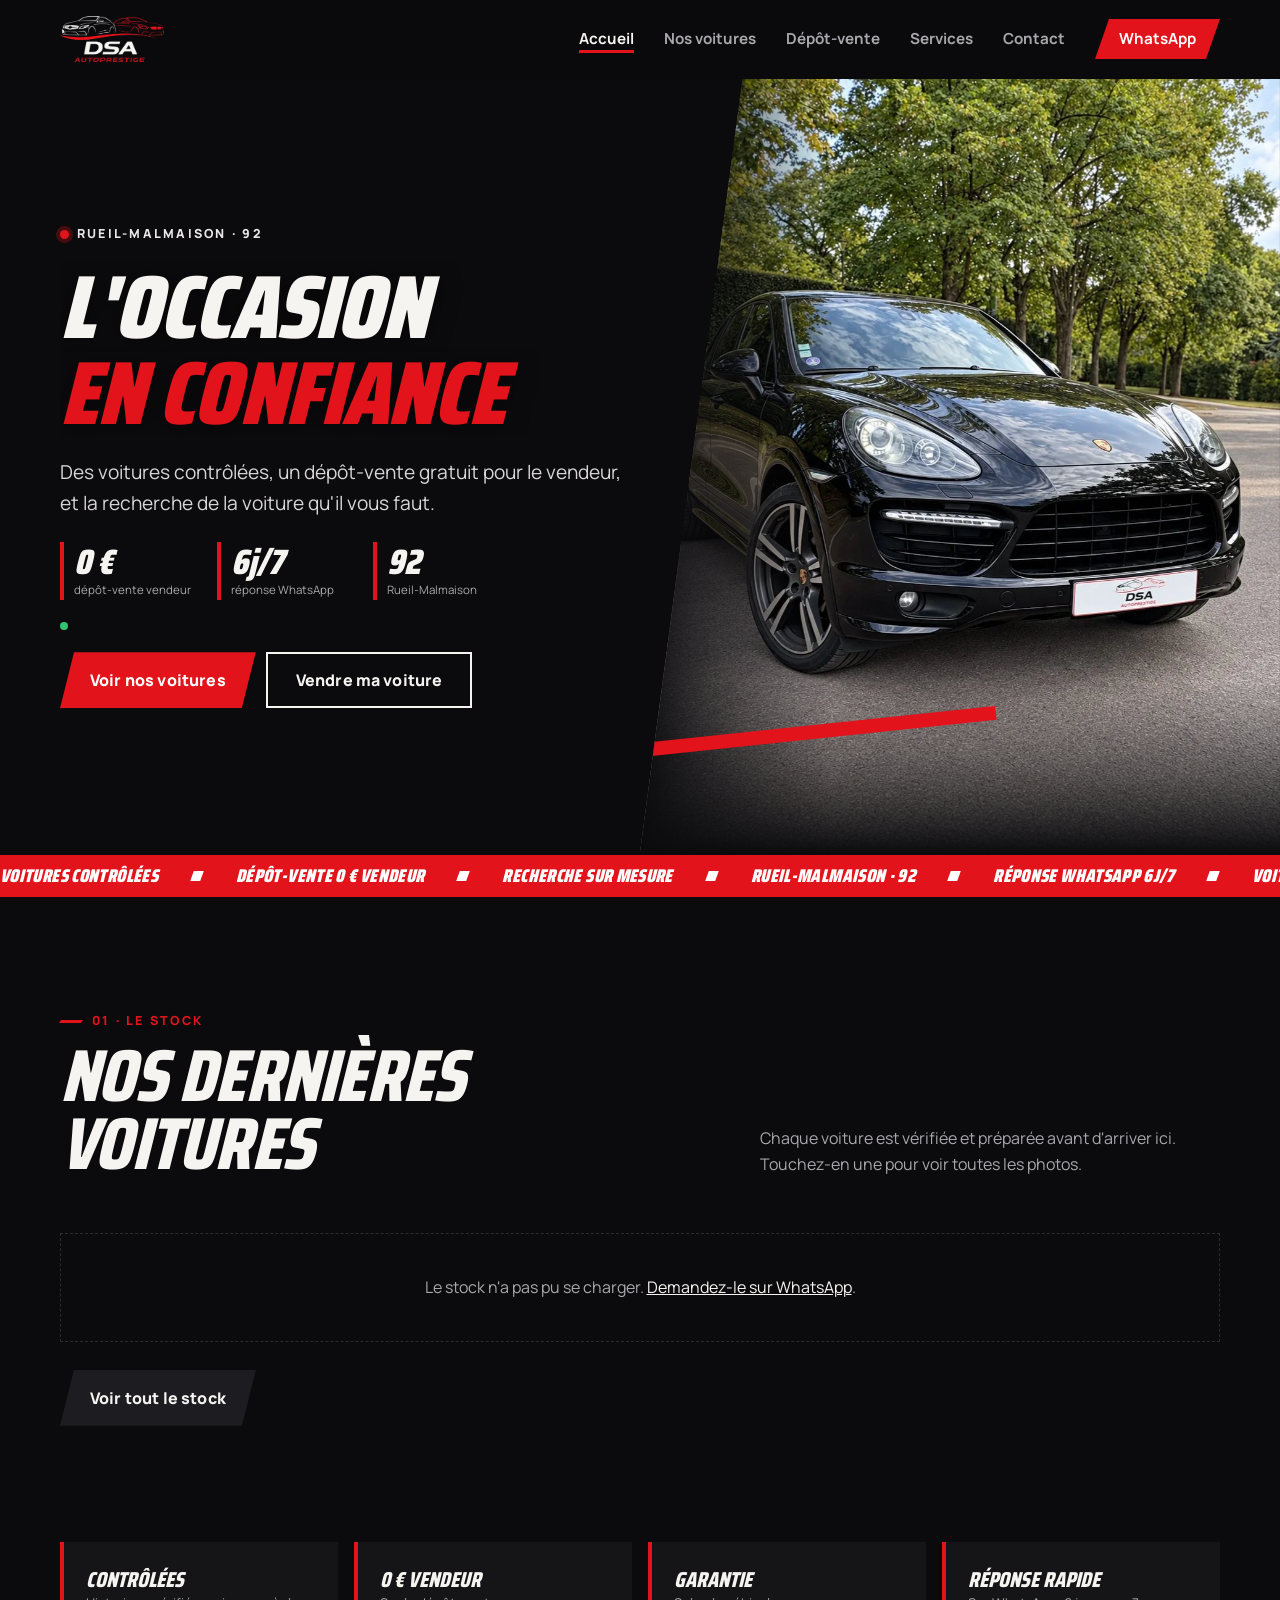
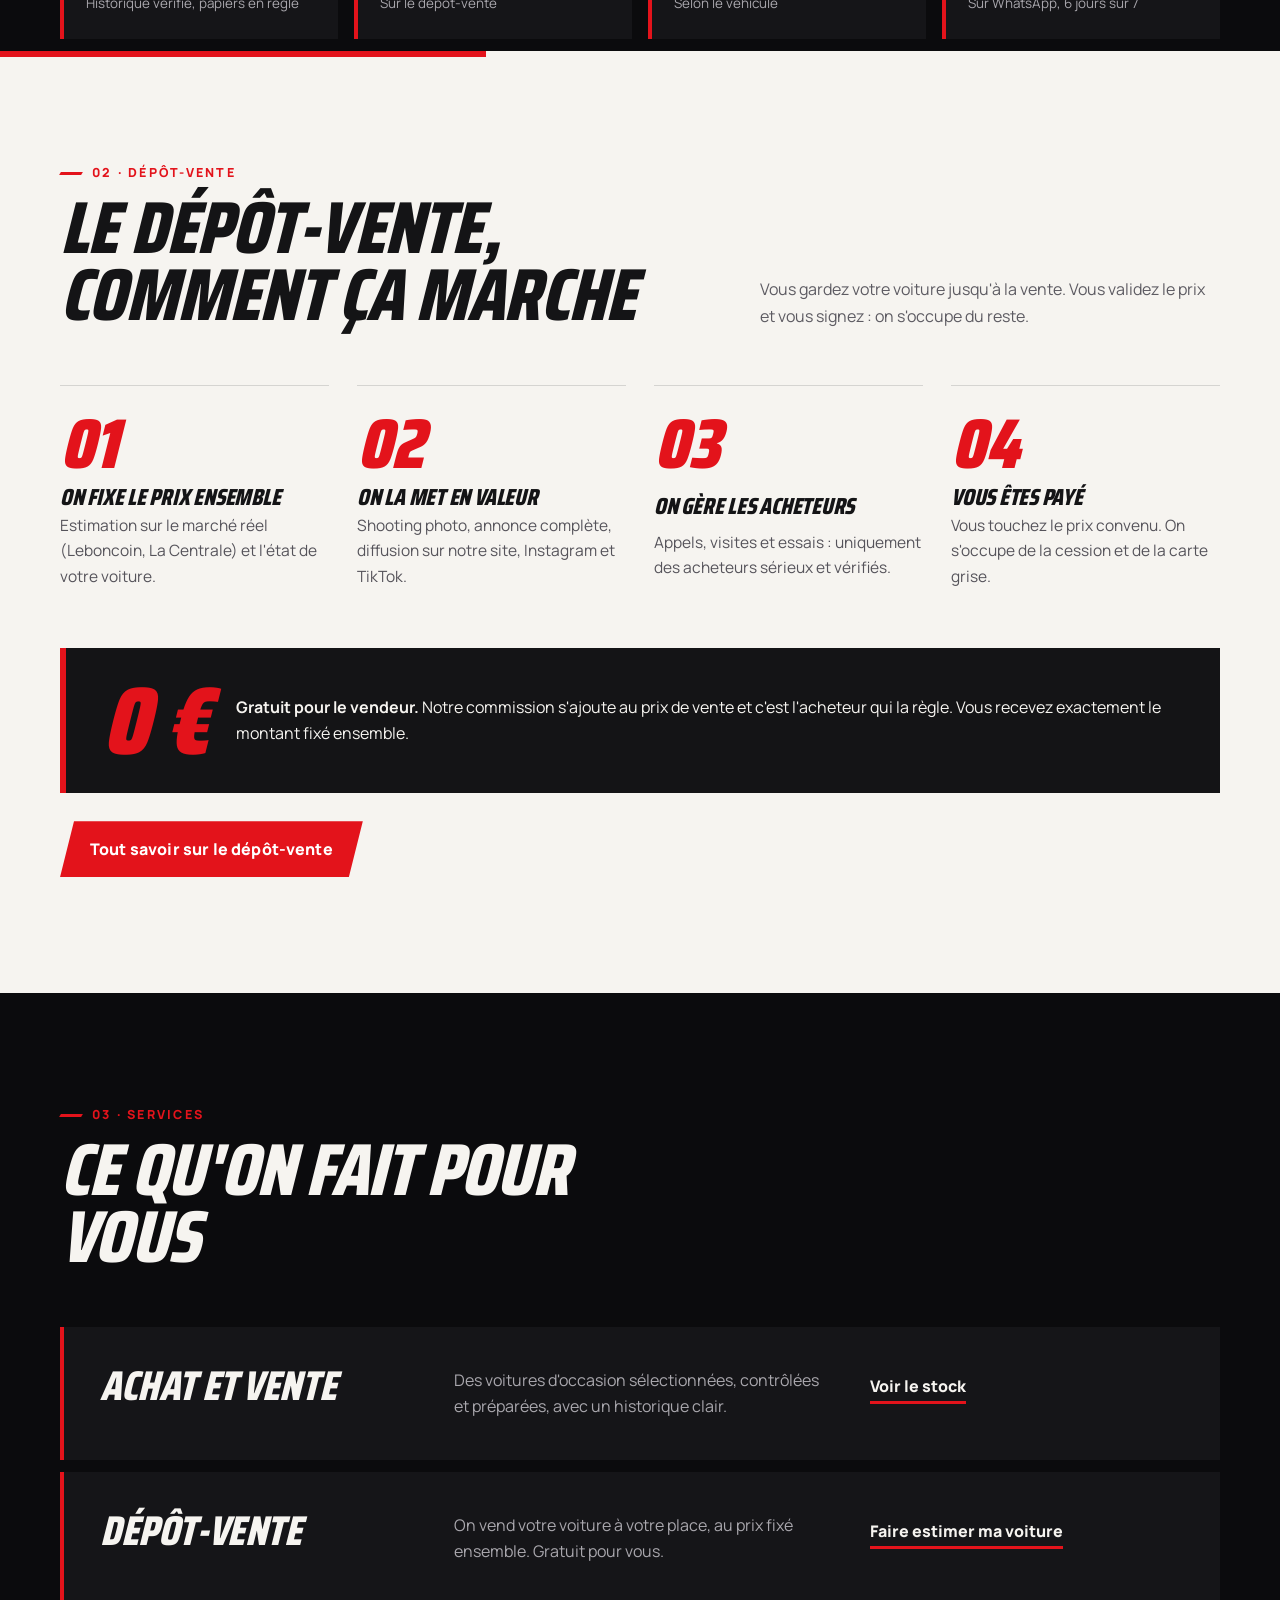
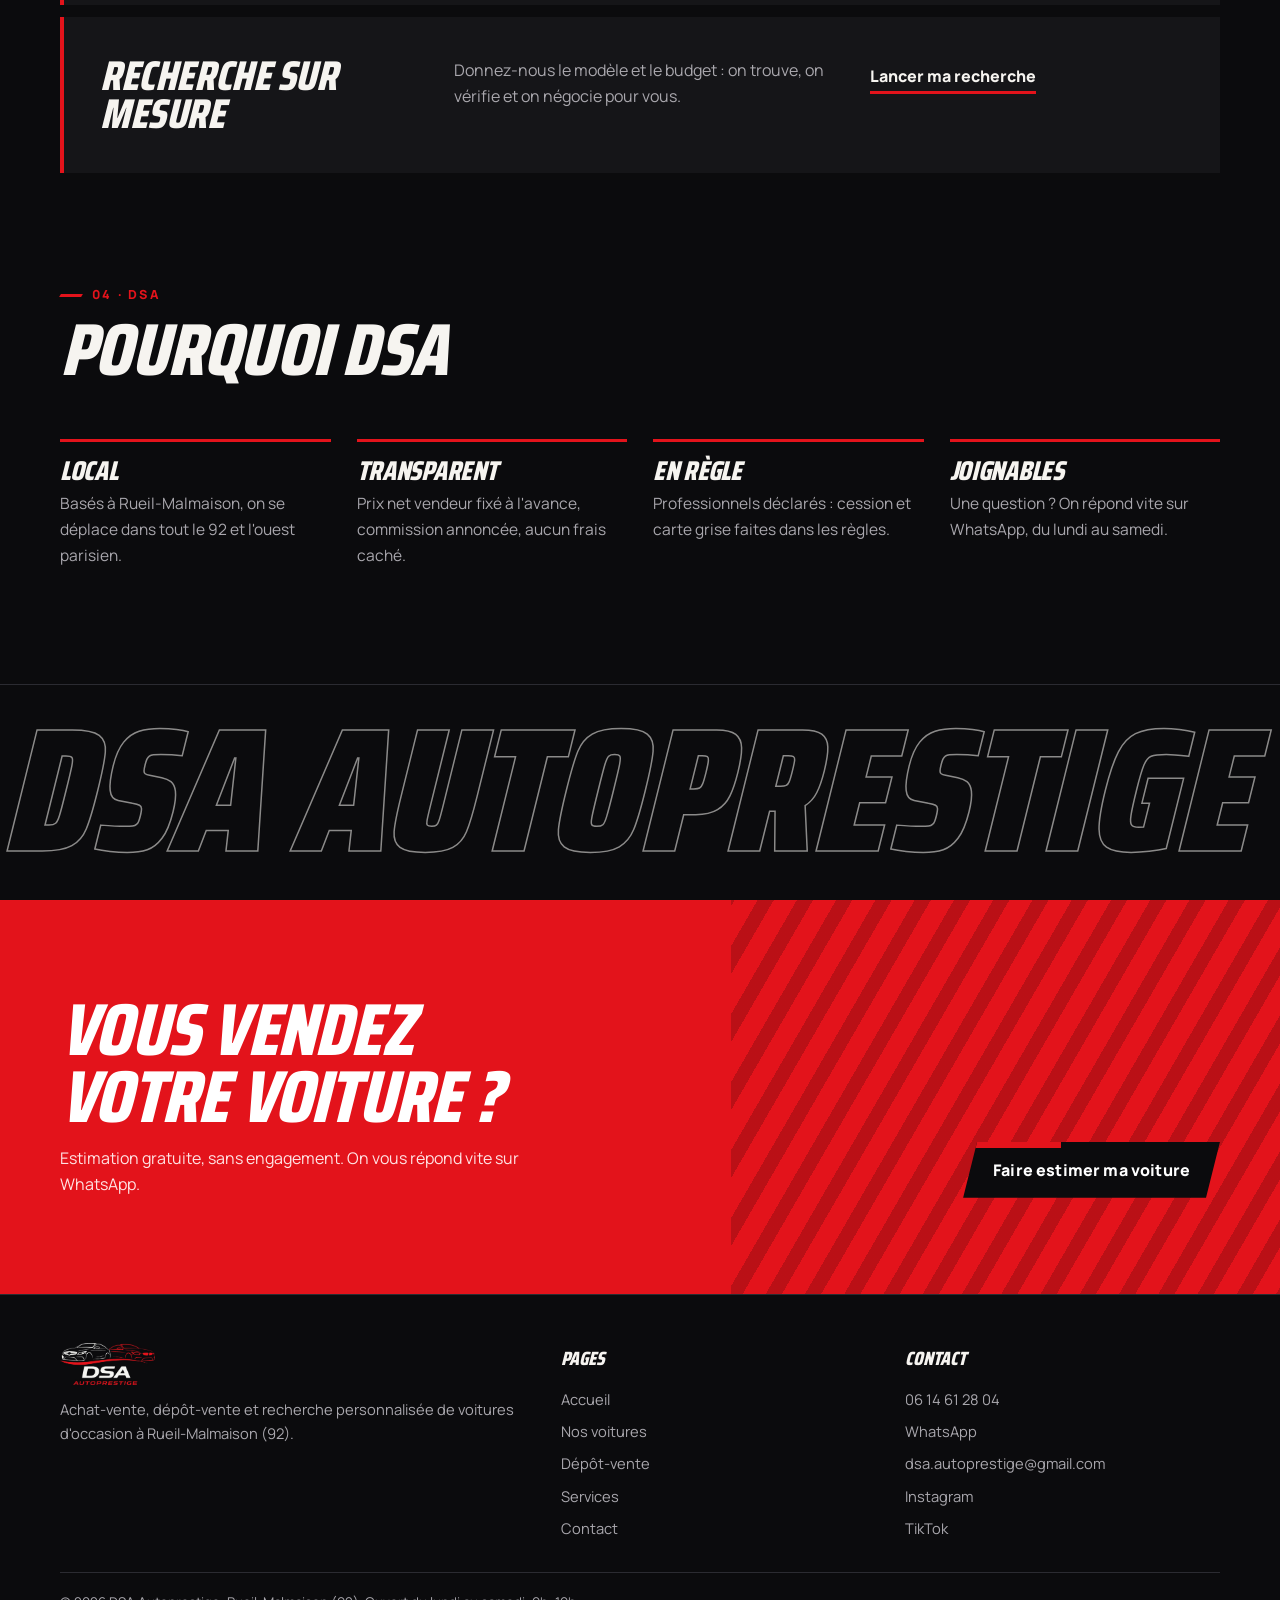
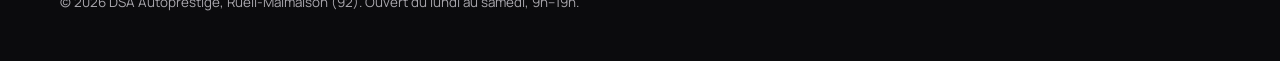
==== commit 5271fe67: "Animations : intro, titres qui montent, reflets, bandeaux, révélations au défilement Co-Authored-By:" ====
--- a/index.html
+++ b/index.html
@@ -14,10 +14,13 @@
 <link rel="icon" href="/favicon.ico" sizes="48x48"><link rel="icon" type="image/png" sizes="96x96" href="/assets/favicon-96.png"><link rel="icon" type="image/png" sizes="192x192" href="/assets/icon-192.png"><link rel="apple-touch-icon" href="/apple-touch-icon.png">
 <link rel="preconnect" href="https://fonts.googleapis.com"><link rel="preconnect" href="https://fonts.gstatic.com" crossorigin>
 <link rel="stylesheet" href="https://fonts.googleapis.com/css2?family=Saira+Condensed:wght@700;800;900&family=Manrope:wght@400;500;600;700;800&display=swap">
-<link rel="stylesheet" href="/assets/site.css?v=4">
+<link rel="stylesheet" href="/assets/site.css?v=5">
+<script>(function(d){d.classList.add("js");try{if(!sessionStorage.getItem("dsaIntro")&&!matchMedia("(prefers-reduced-motion:reduce)").matches){d.classList.add("intro-on");sessionStorage.setItem("dsaIntro","1")}}catch(e){}})(document.documentElement)</script>
 <script type="application/ld+json">{"@context": "https://schema.org", "@type": "AutoDealer", "name": "DSA Autoprestige", "url": "https://dsa-autoprestige.fr/", "logo": "https://dsa-autoprestige.fr/assets/logo-carre.png", "image": "https://dsa-autoprestige.fr/assets/hero.webp", "telephone": "+33614612804", "email": "dsa.autoprestige@gmail.com", "address": {"@type": "PostalAddress", "addressLocality": "Rueil-Malmaison", "postalCode": "92500", "addressRegion": "Île-de-France", "addressCountry": "FR"}, "areaServed": ["Rueil-Malmaison", "Hauts-de-Seine"], "openingHoursSpecification": [{"@type": "OpeningHoursSpecification", "dayOfWeek": ["Monday", "Tuesday", "Wednesday", "Thursday", "Friday", "Saturday"], "opens": "09:00", "closes": "19:00"}], "sameAs": ["https://www.instagram.com/dsa.autoprestige", "https://www.tiktok.com/@dsa.autoprestige"]}</script>
 </head>
 <body>
+<div class="intro" aria-hidden="true"><div class="intro-in"><img src="/assets/logo.webp" alt="" width="180" height="80"><i></i><b>Rueil-Malmaison · 92</b></div></div>
+<div class="progress" aria-hidden="true"></div>
 <header class="top">
   <div class="wrap">
     <a class="brand" href="/" aria-label="DSA Autoprestige, accueil"><img src="/assets/logo.webp" alt="DSA Autoprestige" width="100" height="44"></a>
@@ -28,10 +31,10 @@
 <main>
 
 <section class="hero">
-  <div class="hero-photo"><picture><source media="(max-width:700px)" srcset="/assets/hero-800.webp"><img src="/assets/hero.webp" alt="Porsche Cayenne noir préparé par DSA Autoprestige" width="1254" height="1254" fetchpriority="high"></picture><i class="stripe"></i></div>
+  <div class="hero-photo"><picture><source media="(max-width:700px)" srcset="/assets/hero-800.webp"><img src="/assets/hero.webp" alt="Porsche Cayenne noir préparé par DSA Autoprestige" width="1254" height="1254" fetchpriority="high"></picture><i class="flare"></i><i class="stripe"></i></div>
   <div class="wrap hero-in">
     <span class="place">Rueil-Malmaison · 92</span>
-    <h1>L'occasion <em>en confiance</em></h1>
+    <h1><span class="ln"><span>L'occasion</span></span> <em class="ln"><span>en confiance</span></em></h1>
     <p class="lead">Des voitures contrôlées, un dépôt-vente gratuit pour le vendeur, et la recherche de la voiture qu'il vous faut.</p>
     <div class="kpis"><div><b>0 €</b><span>dépôt-vente vendeur</span></div><div><b>6j/7</b><span>réponse WhatsApp</span></div><div><b>92</b><span>Rueil-Malmaison</span></div></div>
     <p class="live" data-livecount hidden></p>
@@ -84,6 +87,7 @@
     <div><h3>Joignables</h3><p>Une question ? On répond vite sur WhatsApp, du lundi au samedi.</p></div>
   </div>
 </div></section>
+<div class="mega" aria-hidden="true"><div><span>DSA Autoprestige</span><span>L'occasion en confiance</span><span>DSA Autoprestige</span><span>L'occasion en confiance</span></div></div>
 <section class="final"><div class="wrap">
   <div><h2>Vous vendez votre voiture ?</h2><p style="margin-top:14px">Estimation gratuite, sans engagement. On vous répond vite sur WhatsApp.</p></div>
   <div class="btns"><a class="btn light" href="/depot-vente/#estimation">Faire estimer ma voiture</a></div>
@@ -103,6 +107,6 @@
   <a href="/vehicules/"><svg viewBox="0 0 24 24" fill="none" stroke="currentColor" stroke-width="2" stroke-linecap="round" stroke-linejoin="round"><path d="M3 15.5V13l2-4.5c.3-.7 1-1 1.7-1h10.6c.7 0 1.4.3 1.7 1L21 13v2.5c0 .6-.4 1-1 1h-1"/><path d="M5 16.5H4c-.6 0-1-.4-1-1"/><circle cx="7.5" cy="16.5" r="1.8"/><circle cx="16.5" cy="16.5" r="1.8"/><path d="M9.3 16.5h5.4"/></svg>Voitures</a>
   <a class="wa" href="https://wa.me/33614612804" target="_blank" rel="noopener"><svg viewBox="0 0 24 24" fill="none" stroke="currentColor" stroke-width="2" stroke-linecap="round" stroke-linejoin="round"><path d="M21 11.5a8.4 8.4 0 0 1-12.4 7.4L3 20.5l1.6-5.4A8.4 8.4 0 1 1 21 11.5z"/></svg>WhatsApp</a>
 </div>
-<script src="/assets/site.js?v=4" defer></script>
+<script src="/assets/site.js?v=5" defer></script>
 </body>
 </html>
--- a/assets/site.css
+++ b/assets/site.css
@@ -298,3 +298,109 @@
 footer a{text-decoration:none;display:block;padding:4px 0;overflow-wrap:anywhere}
 footer a:hover{color:var(--craie)}
 footer .legal{grid-column:1/-1;border-top:1px solid var(--ligne);padding-top:18px;font-size:.84rem}
+
+/* =========================================================
+   MOUVEMENT — intro, révélations au défilement, reflets.
+   Tout reste lisible si le JavaScript ne charge pas (classe .js).
+   ========================================================= */
+:root{--ease:cubic-bezier(.2,.8,.2,1);--late:0s}
+.intro-on{--late:1.15s}
+
+/* barre de progression de lecture */
+.progress{position:fixed;top:0;left:0;right:0;height:3px;background:var(--rouge);transform-origin:0 50%;transform:scaleX(var(--p,0));z-index:200;pointer-events:none;box-shadow:0 0 12px rgba(227,19,27,.8)}
+
+/* intro (1re visite seulement) */
+.intro{display:none}
+.intro-on .intro{display:grid;place-items:center;position:fixed;inset:0;z-index:300;background:var(--noir);pointer-events:none;animation:introOut .55s var(--ease) 1.05s forwards}
+.intro-in{display:grid;justify-items:center;gap:14px}
+.intro img{width:180px;height:auto;opacity:0;transform:scale(.85);animation:introLogo .5s var(--ease) .1s forwards}
+.intro i{display:block;width:180px;height:4px;background:var(--rouge);transform:scaleX(0) skewX(-30deg);transform-origin:0 50%;animation:introBar .55s var(--ease) .35s forwards}
+.intro b{font:800 .72rem/1 var(--body);letter-spacing:.3em;text-transform:uppercase;color:var(--brume);opacity:0;animation:fadeIn .4s ease .6s forwards}
+@keyframes introLogo{to{opacity:1;transform:none}}
+@keyframes introBar{to{transform:scaleX(1) skewX(-30deg)}}
+@keyframes introOut{to{clip-path:inset(0 0 100% 0);visibility:hidden}}
+@keyframes fadeIn{to{opacity:1}}
+
+/* héros : photo qui respire, reflet qui passe, bande qui se trace, titre qui monte */
+.hero-photo{overflow:hidden}
+.hero-photo picture{display:block;transform:translateY(var(--py,0));will-change:transform}
+.js .hero-photo img{animation:kb 9s var(--ease) var(--late) both}
+@keyframes kb{from{transform:scale(1.14)}to{transform:scale(1)}}
+.flare{position:absolute;inset:0;z-index:1;pointer-events:none;background:linear-gradient(105deg,transparent 35%,rgba(255,255,255,.28) 48%,rgba(255,255,255,.05) 55%,transparent 62%);transform:translateX(-130%);animation:flare 7s ease-in-out calc(var(--late) + .9s) infinite}
+@keyframes flare{0%{transform:translateX(-130%)}22%,100%{transform:translateX(130%)}}
+.js .hero-photo .stripe{transform:rotate(-6deg) scaleX(0);transform-origin:0 50%;animation:stripe .8s var(--ease) calc(var(--late) + .25s) forwards}
+@keyframes stripe{to{transform:rotate(-6deg) scaleX(1)}}
+.hero h1 .ln{display:block;overflow:hidden;padding:.06em .14em .04em 0;margin:-.06em 0 -.04em}
+.hero h1 .ln>span{display:block}
+.js .hero h1 .ln>span{transform:translateY(110%);animation:up .9s var(--ease) forwards}
+.js .hero h1 .ln:first-child>span{animation-delay:calc(var(--late) + .15s)}
+.js .hero h1 em.ln>span{animation-delay:calc(var(--late) + .3s)}
+@keyframes up{to{transform:none}}
+.js .hero-in>:not(h1){opacity:0;transform:translateY(18px);animation:rise .7s var(--ease) forwards}
+.js .hero-in>.place{animation-delay:var(--late)}
+.js .hero-in>.lead{animation-delay:calc(var(--late) + .5s)}
+.js .hero-in>.kpis{animation-delay:calc(var(--late) + .62s)}
+.js .hero-in>.live{animation-delay:calc(var(--late) + .72s)}
+.js .hero-in>.btns{animation-delay:calc(var(--late) + .8s)}
+@keyframes rise{to{opacity:1;transform:none}}
+
+/* révélations au défilement */
+.js .rv{opacity:0;transform:translateY(34px);transition:opacity .75s var(--ease) var(--d,0s),transform .75s var(--ease) var(--d,0s)}
+.js .rv.from-l{transform:translateX(-30px)}
+.js .rv.in{opacity:1;transform:none}
+.kick::before{transform-origin:0 50%;transition:transform .6s var(--ease) .15s}
+.js .head.rv:not(.in) .kick::before,.js .page-head:not(.ready) .kick::before{transform:scaleX(0) skewX(-30deg)}
+.js .page-head .wrap>*{opacity:0;transform:translateY(22px);transition:opacity .7s var(--ease),transform .7s var(--ease)}
+.js .page-head.ready .wrap>*{opacity:1;transform:none}
+.js .page-head.ready .wrap>:nth-child(2){transition-delay:.1s}.js .page-head.ready .wrap>:nth-child(3){transition-delay:.2s}.js .page-head.ready .wrap>:nth-child(4){transition-delay:.3s}
+
+/* lignes de vitesse qui défilent */
+.page-head::after{background-size:52px 100%;animation:speed 1.4s linear infinite}
+.final::before{animation:speed 2.2s linear infinite}
+@keyframes speed{to{background-position:-104px 0}}
+
+/* boutons : reflet qui passe */
+.btn{position:relative;overflow:hidden}
+.btn.primary::after{content:"";position:absolute;top:0;bottom:0;left:0;width:40%;background:linear-gradient(105deg,transparent,rgba(255,255,255,.35),transparent);transform:translateX(-160%) skewX(-20deg);animation:shine 4.5s ease-in-out 2s infinite;pointer-events:none}
+@keyframes shine{0%{transform:translateX(-160%) skewX(-20deg)}25%,100%{transform:translateX(360%) skewX(-20deg)}}
+.btn:active,.car:active{transform:scale(.98)}
+
+/* cartes voitures : reflet à l'arrivée, zoom au survol */
+.car .shot img{transition:transform .6s var(--ease)}
+@media (hover:hover){.car:hover .shot img{transform:scale(1.04)}}
+.car .shot::after{content:"";position:absolute;inset:0;z-index:1;pointer-events:none;background:linear-gradient(105deg,transparent 35%,rgba(255,255,255,.3) 50%,transparent 65%);transform:translateX(-130%)}
+.car.in .shot::after{animation:sweep 1.1s var(--ease) calc(var(--d,0s) + .25s)}
+@keyframes sweep{to{transform:translateX(130%)}}
+.js .car .tag{transform:translateX(-105%);transition:transform .5s var(--ease) calc(var(--d,0s) + .35s)}
+.js .car.in .tag{transform:none}
+.js .car .price{transition:transform .5s var(--ease) calc(var(--d,0s) + .45s),opacity .5s ease calc(var(--d,0s) + .45s)}
+.js .car:not(.in) .price{transform:translateX(24px);opacity:0}
+.car{transform-style:preserve-3d;will-change:transform}
+.car.tilt{transition:transform .08s linear,box-shadow .2s}
+
+/* chiffres des étapes qui glissent */
+.js .step.rv::before{transition:transform .7s var(--ease) calc(var(--d,0s) + .1s),opacity .7s ease calc(var(--d,0s) + .1s)}
+.js .step.rv:not(.in)::before{transform:translateX(-24px);opacity:0}
+
+/* bandeau géant en contour */
+.mega{overflow:hidden;padding:26px 0 30px;border-top:1px solid var(--ligne)}
+.mega>div{display:flex;width:max-content;animation:tick 38s linear infinite reverse;transform:skewX(var(--skew,0deg))}
+.mega span{flex:none;font:italic 900 clamp(4.2rem,22vw,11rem)/.9 var(--display);text-transform:uppercase;white-space:nowrap;color:transparent;-webkit-text-stroke:1.5px rgba(246,244,240,.55);padding-right:.45em;display:inline-flex;align-items:center;gap:.45em}
+.mega span::after{content:"";width:.28em;height:.28em;background:var(--rouge);transform:skewX(-20deg)}
+.mega span:nth-child(2n){-webkit-text-stroke-color:var(--rouge)}
+.ticker>div{transform:skewX(var(--skew,0deg))}
+
+/* galerie : fondu entre les photos */
+.gallery .shot img.sw{animation:swap .45s var(--ease)}
+@keyframes swap{from{opacity:.2;transform:scale(1.03)}to{opacity:1;transform:none}}
+
+/* point « en direct » sur le compteur */
+.live::before{content:"";width:8px;height:8px;border-radius:50%;background:#33c26f;box-shadow:0 0 0 0 rgba(51,194,111,.6);animation:ping 1.8s infinite}
+@keyframes ping{70%{box-shadow:0 0 0 9px rgba(51,194,111,0)}}
+
+@media (prefers-reduced-motion:reduce){
+  .intro{display:none!important}
+  .js .rv,.js .hero-in>*,.js .hero h1 .ln>span,.js .page-head .wrap>*,.js .car .tag,.js .car:not(.in) .price{opacity:1!important;transform:none!important}
+  .js .hero-photo .stripe{transform:rotate(-6deg)}
+  .flare,.btn.primary::after{display:none}
+}
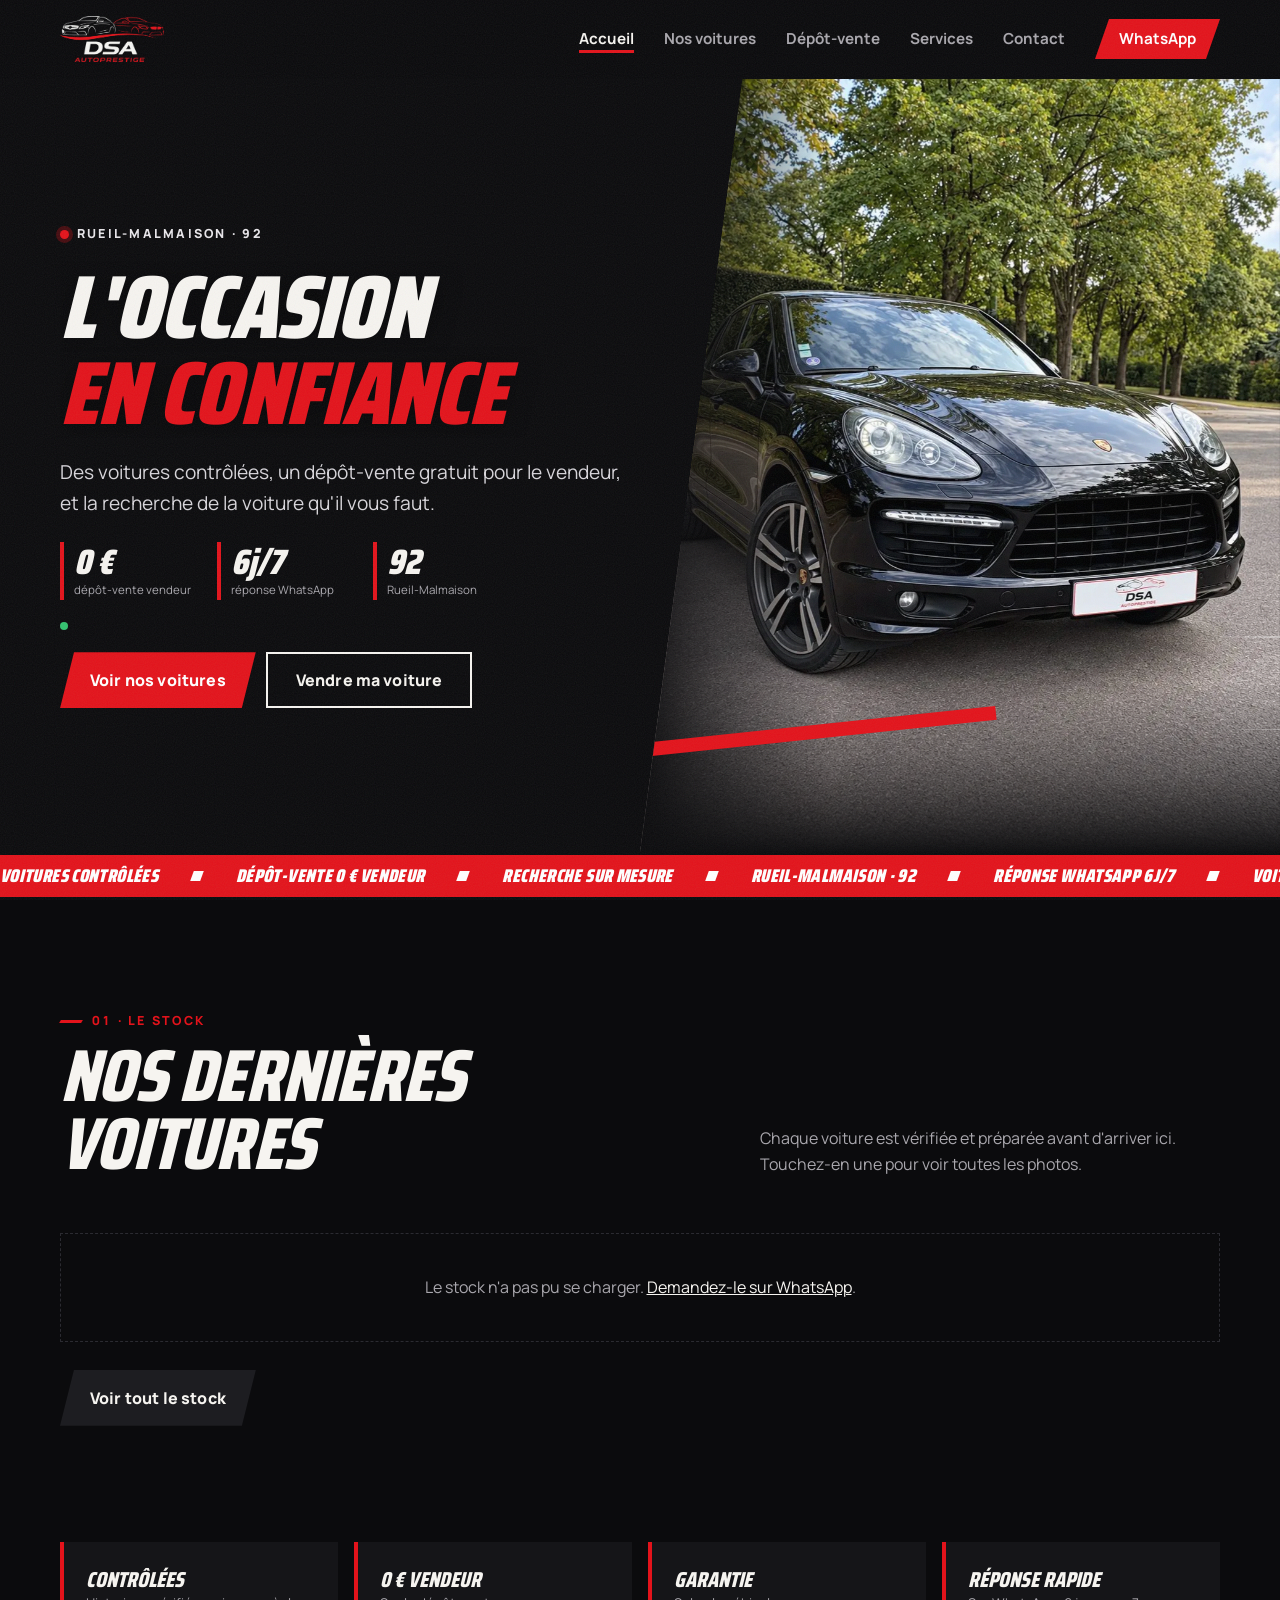
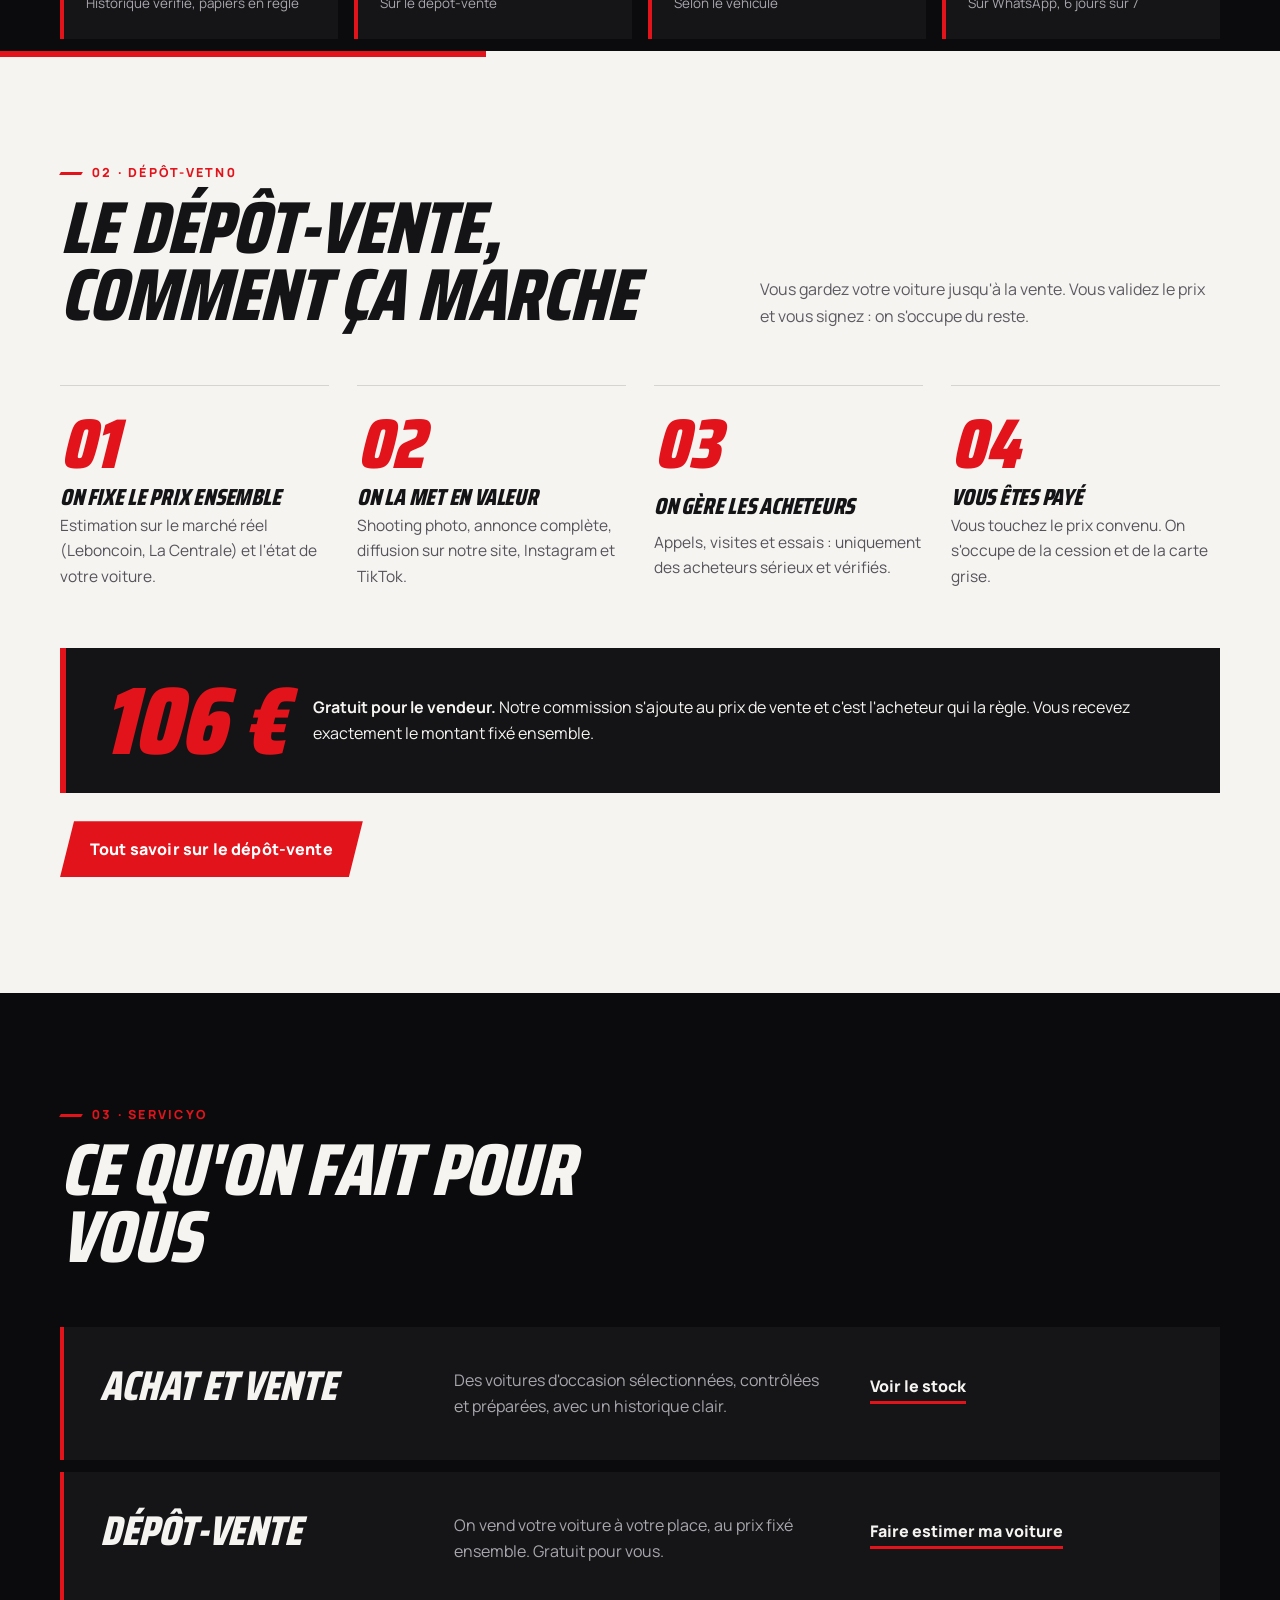
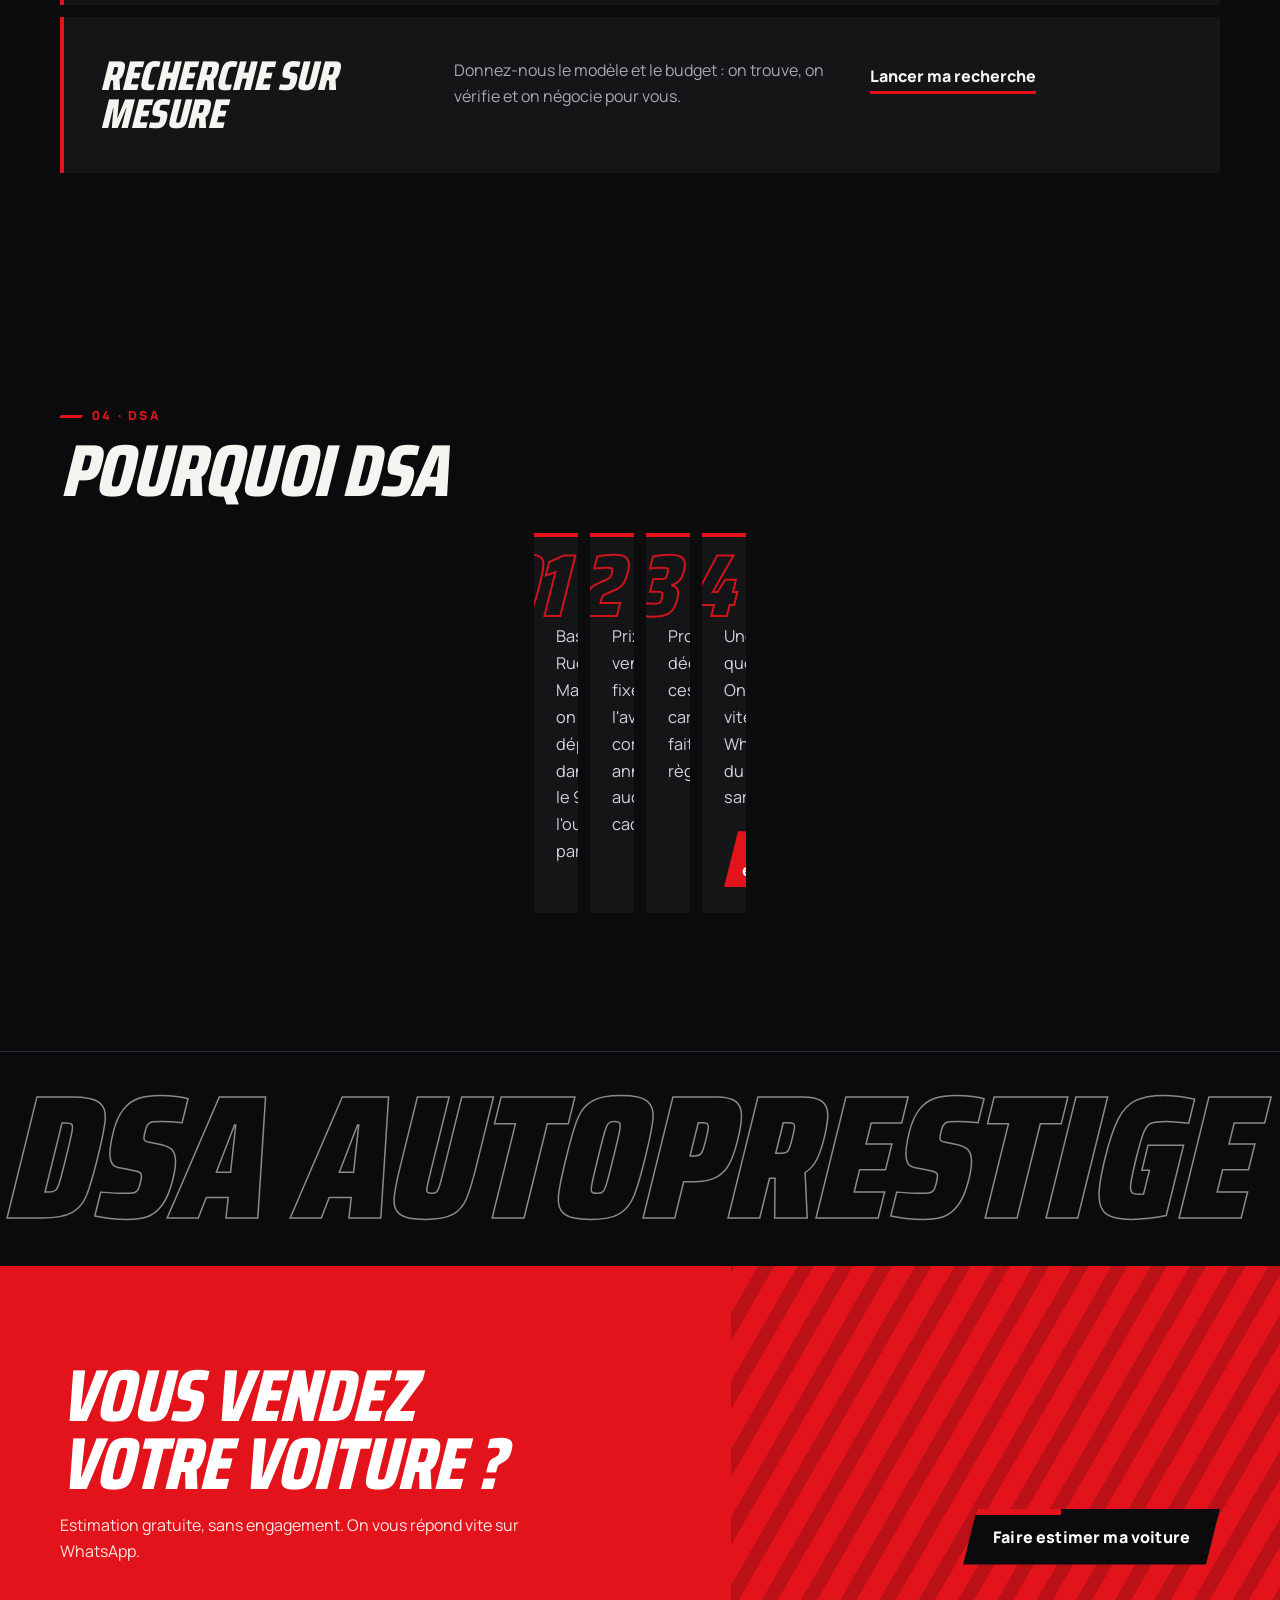
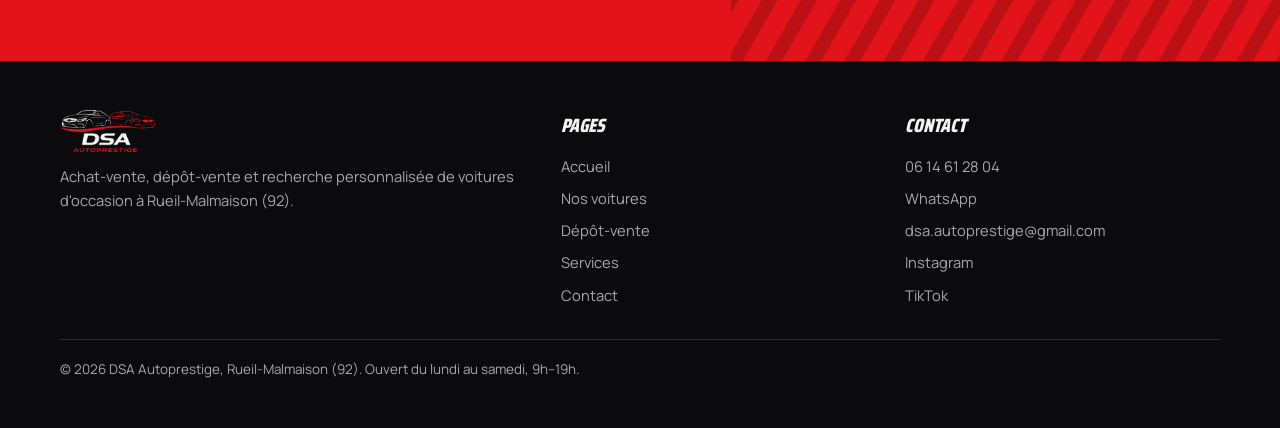
==== commit 0b0f6618: "Niveau max : intro compte-tours, transitions de page, lettres animées, cartes 3D, étapes empilées, d" ====
--- a/index.html
+++ b/index.html
@@ -14,12 +14,14 @@
 <link rel="icon" href="/favicon.ico" sizes="48x48"><link rel="icon" type="image/png" sizes="96x96" href="/assets/favicon-96.png"><link rel="icon" type="image/png" sizes="192x192" href="/assets/icon-192.png"><link rel="apple-touch-icon" href="/apple-touch-icon.png">
 <link rel="preconnect" href="https://fonts.googleapis.com"><link rel="preconnect" href="https://fonts.gstatic.com" crossorigin>
 <link rel="stylesheet" href="https://fonts.googleapis.com/css2?family=Saira+Condensed:wght@700;800;900&family=Manrope:wght@400;500;600;700;800&display=swap">
-<link rel="stylesheet" href="/assets/site.css?v=5">
-<script>(function(d){d.classList.add("js");try{if(!sessionStorage.getItem("dsaIntro")&&!matchMedia("(prefers-reduced-motion:reduce)").matches){d.classList.add("intro-on");sessionStorage.setItem("dsaIntro","1")}}catch(e){}})(document.documentElement)</script>
+<link rel="stylesheet" href="/assets/site.css?v=6">
+<script>(function(d){d.classList.add("js");try{var ss=sessionStorage,calm=matchMedia("(prefers-reduced-motion:reduce)").matches,ext=!document.referrer||new URL(document.referrer).host!==location.host;if(!calm&&(!ss.getItem("dsaIntro")||(ext&&location.pathname==="/"))){d.classList.add("intro-on");ss.setItem("dsaIntro","1")}else if(!calm&&ss.getItem("dsaWipe")){d.classList.add("wipe-out")}ss.removeItem("dsaWipe")}catch(e){}})(document.documentElement)</script>
 <script type="application/ld+json">{"@context": "https://schema.org", "@type": "AutoDealer", "name": "DSA Autoprestige", "url": "https://dsa-autoprestige.fr/", "logo": "https://dsa-autoprestige.fr/assets/logo-carre.png", "image": "https://dsa-autoprestige.fr/assets/hero.webp", "telephone": "+33614612804", "email": "dsa.autoprestige@gmail.com", "address": {"@type": "PostalAddress", "addressLocality": "Rueil-Malmaison", "postalCode": "92500", "addressRegion": "Île-de-France", "addressCountry": "FR"}, "areaServed": ["Rueil-Malmaison", "Hauts-de-Seine"], "openingHoursSpecification": [{"@type": "OpeningHoursSpecification", "dayOfWeek": ["Monday", "Tuesday", "Wednesday", "Thursday", "Friday", "Saturday"], "opens": "09:00", "closes": "19:00"}], "sameAs": ["https://www.instagram.com/dsa.autoprestige", "https://www.tiktok.com/@dsa.autoprestige"]}</script>
 </head>
 <body>
-<div class="intro" aria-hidden="true"><div class="intro-in"><img src="/assets/logo.webp" alt="" width="180" height="80"><i></i><b>Rueil-Malmaison · 92</b></div></div>
+<div class="intro" aria-hidden="true"><div class="intro-lines"></div><div class="intro-in"><img src="/assets/logo.webp" alt="" width="180" height="80"><i></i><b>Rueil-Malmaison · 92</b><span class="tach">000</span></div><div class="intro-panel"></div></div>
+<div class="wipe" aria-hidden="true"><i></i><i></i><img src="/assets/logo.webp" alt="" width="140" height="62"></div>
+<div class="grain" aria-hidden="true"></div>
 <div class="progress" aria-hidden="true"></div>
 <header class="top">
   <div class="wrap">
@@ -31,12 +33,12 @@
 <main>
 
 <section class="hero">
-  <div class="hero-photo"><picture><source media="(max-width:700px)" srcset="/assets/hero-800.webp"><img src="/assets/hero.webp" alt="Porsche Cayenne noir préparé par DSA Autoprestige" width="1254" height="1254" fetchpriority="high"></picture><i class="flare"></i><i class="stripe"></i></div>
+  <div class="hero-photo"><picture><source media="(max-width:700px)" srcset="/assets/hero-800.webp"><img src="/assets/hero.webp" alt="Porsche Cayenne noir préparé par DSA Autoprestige" width="1254" height="1254" fetchpriority="high"></picture><i class="speed"></i><i class="flare"></i><i class="stripe"></i></div>
   <div class="wrap hero-in">
     <span class="place">Rueil-Malmaison · 92</span>
     <h1><span class="ln"><span>L'occasion</span></span> <em class="ln"><span>en confiance</span></em></h1>
     <p class="lead">Des voitures contrôlées, un dépôt-vente gratuit pour le vendeur, et la recherche de la voiture qu'il vous faut.</p>
-    <div class="kpis"><div><b>0 €</b><span>dépôt-vente vendeur</span></div><div><b>6j/7</b><span>réponse WhatsApp</span></div><div><b>92</b><span>Rueil-Malmaison</span></div></div>
+    <div class="kpis"><div><b data-from="2500" data-to="0" data-suf=" €">0 €</b><span>dépôt-vente vendeur</span></div><div><b data-from="0" data-to="6" data-suf="j/7">6j/7</b><span>réponse WhatsApp</span></div><div><b data-from="0" data-to="92">92</b><span>Rueil-Malmaison</span></div></div>
     <p class="live" data-livecount hidden></p>
     <div class="btns"><a class="btn primary" href="/vehicules/">Voir nos voitures</a><a class="btn ghost" href="/depot-vente/">Vendre ma voiture</a></div>
   </div>
@@ -65,7 +67,7 @@
     <div class="step"><h3>On gère les acheteurs</h3><p>Appels, visites et essais : uniquement des acheteurs sérieux et vérifiés.</p></div>
     <div class="step"><h3>Vous êtes payé</h3><p>Vous touchez le prix convenu. On s'occupe de la cession et de la carte grise.</p></div>
   </div>
-  <div class="zero"><strong>0 €</strong><p><b>Gratuit pour le vendeur.</b> Notre commission s'ajoute au prix de vente et c'est l'acheteur qui la règle. Vous recevez exactement le montant fixé ensemble.</p></div>
+  <div class="zero"><strong data-from="1500" data-to="0" data-suf=" €">0 €</strong><p><b>Gratuit pour le vendeur.</b> Notre commission s'ajoute au prix de vente et c'est l'acheteur qui la règle. Vous recevez exactement le montant fixé ensemble.</p></div>
   <div class="btns" style="margin-top:28px"><a class="btn primary" href="/depot-vente/">Tout savoir sur le dépôt-vente</a></div>
 </div></section>
 
@@ -78,14 +80,15 @@
   </div>
 </div></section>
 
-<section style="padding-top:0"><div class="wrap">
-  <div class="head"><div><span class="kick">04 · DSA</span><h2>Pourquoi DSA</h2></div></div>
-  <div class="why">
-    <div><h3>Local</h3><p>Basés à Rueil-Malmaison, on se déplace dans tout le 92 et l'ouest parisien.</p></div>
-    <div><h3>Transparent</h3><p>Prix net vendeur fixé à l'avance, commission annoncée, aucun frais caché.</p></div>
-    <div><h3>En règle</h3><p>Professionnels déclarés : cession et carte grise faites dans les règles.</p></div>
-    <div><h3>Joignables</h3><p>Une question ? On répond vite sur WhatsApp, du lundi au samedi.</p></div>
+<section class="hs" aria-label="Pourquoi DSA"><div class="hs-pin">
+  <div class="wrap hs-head"><span class="kick">04 · DSA</span><h2>Pourquoi DSA</h2></div>
+  <div class="hs-track">
+    <article><b>01</b><h3>Local</h3><p>Basés à Rueil-Malmaison, on se déplace dans tout le 92 et l'ouest parisien.</p></article>
+    <article><b>02</b><h3>Transparent</h3><p>Prix net vendeur fixé à l'avance, commission annoncée, aucun frais caché.</p></article>
+    <article><b>03</b><h3>En règle</h3><p>Professionnels déclarés : cession et carte grise faites dans les règles.</p></article>
+    <article><b>04</b><h3>Joignables</h3><p>Une question ? On répond vite sur WhatsApp, du lundi au samedi.</p><a class="btn primary" href="/contact/">Nous écrire</a></article>
   </div>
+  <div class="wrap"><div class="hs-bar"><i></i></div></div>
 </div></section>
 <div class="mega" aria-hidden="true"><div><span>DSA Autoprestige</span><span>L'occasion en confiance</span><span>DSA Autoprestige</span><span>L'occasion en confiance</span></div></div>
 <section class="final"><div class="wrap">
@@ -107,6 +110,6 @@
   <a href="/vehicules/"><svg viewBox="0 0 24 24" fill="none" stroke="currentColor" stroke-width="2" stroke-linecap="round" stroke-linejoin="round"><path d="M3 15.5V13l2-4.5c.3-.7 1-1 1.7-1h10.6c.7 0 1.4.3 1.7 1L21 13v2.5c0 .6-.4 1-1 1h-1"/><path d="M5 16.5H4c-.6 0-1-.4-1-1"/><circle cx="7.5" cy="16.5" r="1.8"/><circle cx="16.5" cy="16.5" r="1.8"/><path d="M9.3 16.5h5.4"/></svg>Voitures</a>
   <a class="wa" href="https://wa.me/33614612804" target="_blank" rel="noopener"><svg viewBox="0 0 24 24" fill="none" stroke="currentColor" stroke-width="2" stroke-linecap="round" stroke-linejoin="round"><path d="M21 11.5a8.4 8.4 0 0 1-12.4 7.4L3 20.5l1.6-5.4A8.4 8.4 0 1 1 21 11.5z"/></svg>WhatsApp</a>
 </div>
-<script src="/assets/site.js?v=5" defer></script>
+<script src="/assets/site.js?v=6" defer></script>
 </body>
 </html>
--- a/assets/site.css
+++ b/assets/site.css
@@ -404,3 +404,109 @@
   .js .hero-photo .stripe{transform:rotate(-6deg)}
   .flare,.btn.primary::after{display:none}
 }
+
+/* =========================================================
+   NIVEAU MAX — intro course, transitions de page, texte lettre
+   par lettre, cartes en 3D, étapes empilées, défilement latéral.
+   ========================================================= */
+.intro-on{--late:1.45s}
+
+/* grain de film très léger, pour la matière */
+.grain{position:fixed;inset:0;z-index:150;pointer-events:none;opacity:.07;background-image:url("data:image/svg+xml,%3Csvg xmlns='http://www.w3.org/2000/svg' width='160' height='160'%3E%3Cfilter id='n'%3E%3CfeTurbulence type='fractalNoise' baseFrequency='.9' numOctaves='2' stitchTiles='stitch'/%3E%3C/filter%3E%3Crect width='100%25' height='100%25' filter='url(%23n)'/%3E%3C/svg%3E");animation:grain .9s steps(4) infinite}
+@keyframes grain{25%{background-position:-37px 21px}50%{background-position:29px -43px}75%{background-position:-17px -11px}100%{background-position:41px 33px}}
+
+/* intro : lignes de vitesse, compte-tours, panneau rouge qui balaie */
+.intro-on .intro{animation:introOut .6s var(--ease) 1.3s forwards}
+.intro-lines{position:absolute;inset:0;overflow:hidden;opacity:.55;background:repeating-linear-gradient(0deg,transparent 0 22px,rgba(227,19,27,.0) 22px 23px),linear-gradient(90deg,transparent,transparent)}
+.intro-lines::before,.intro-lines::after{content:"";position:absolute;left:0;width:260%;height:2px;background:linear-gradient(90deg,transparent,var(--rouge) 40%,transparent 60%);top:38%;animation:streak .7s linear infinite}
+.intro-lines::after{top:64%;height:1px;background:linear-gradient(90deg,transparent,#fff 45%,transparent 55%);animation-duration:.5s;animation-delay:.15s}
+@keyframes streak{from{transform:translateX(0)}to{transform:translateX(-62%)}}
+.intro .tach{font:italic 900 2.6rem/1 var(--display);color:var(--craie);letter-spacing:.04em;opacity:0;animation:fadeIn .2s ease .2s forwards}
+.intro .tach::after{content:" km/h";font-size:.9rem;color:var(--brume);letter-spacing:.1em}
+.intro-panel{position:absolute;inset:0;background:var(--rouge);transform:translateX(-110%) skewX(-12deg);animation:panel .55s cubic-bezier(.7,0,.2,1) 1.05s forwards}
+@keyframes panel{0%{transform:translateX(-110%) skewX(-12deg)}55%{transform:translateX(0) skewX(-12deg)}100%{transform:translateX(115%) skewX(-12deg)}}
+
+/* transition entre les pages */
+.wipe{position:fixed;inset:0;z-index:290;pointer-events:none;display:grid;place-items:center;visibility:hidden}
+.wipe i{position:absolute;inset:-10% -30%;background:var(--rouge);transform:translateX(-120%) skewX(-14deg)}
+.wipe i+i{background:var(--noir)}
+.wipe img{position:relative;width:140px;height:auto;opacity:0}
+.wipe-in .wipe,.wipe-out .wipe{visibility:visible}
+.wipe-in .wipe i{animation:wIn .42s cubic-bezier(.7,0,.3,1) forwards}
+.wipe-in .wipe i+i{animation-delay:.08s}
+.wipe-in .wipe img{animation:fadeIn .2s ease .3s forwards}
+.wipe-out .wipe i{transform:none;animation:wOut .55s cubic-bezier(.7,0,.3,1) .05s forwards}
+.wipe-out .wipe i+i{animation-delay:0s}
+.wipe-out .wipe img{opacity:1;animation:fadeOut .2s ease forwards}
+.wipe-out .wipe{animation:hide 0s linear .7s forwards}
+@keyframes wIn{to{transform:none}}
+@keyframes wOut{to{transform:translateX(120%) skewX(-14deg)}}
+@keyframes fadeOut{to{opacity:0}}
+@keyframes hide{to{visibility:hidden}}
+.wipe-out{--late:.35s}
+
+/* héros : lignes de vitesse, et le contenu s'efface en douceur au défilement */
+.speed{position:absolute;inset:0;z-index:1;pointer-events:none;overflow:hidden;-webkit-mask-image:linear-gradient(180deg,transparent 45%,#000 75%);mask-image:linear-gradient(180deg,transparent 45%,#000 75%)}
+.speed::before,.speed::after{content:"";position:absolute;left:0;width:300%;height:2px;top:72%;background:linear-gradient(90deg,transparent 0 30%,rgba(255,255,255,.55) 34%,transparent 38%,transparent 62%,rgba(227,19,27,.9) 66%,transparent 70%);animation:streak 1.6s linear infinite}
+.speed::after{top:84%;height:1px;animation-duration:1.1s;animation-direction:reverse;opacity:.7}
+.hero-in{transform:translateY(calc(var(--hp,0) * -50px));opacity:calc(1 - var(--hp,0) * .9)}
+.hero-photo::after{opacity:calc(1 + var(--hp,0))}
+
+/* texte lettre par lettre */
+.split .w{display:inline-block;white-space:nowrap}
+.js .split .c{display:inline-block;opacity:0;transform:translateY(.7em) rotate(10deg) scale(.9);transform-origin:0 100%;transition:transform .7s var(--ease) calc(var(--i) * 24ms + .05s),opacity .4s ease calc(var(--i) * 24ms + .05s)}
+.js .in .split .c,.js .split.in .c,.js .ready .split .c,.js .hs.on .split .c{opacity:1;transform:none}
+
+/* cartes voitures qui basculent en 3D à l'arrivée */
+.js .car.rv{transform-origin:50% 0}
+.js .car.rv:not(.in){opacity:0;transform:perspective(900px) rotateX(22deg) translateY(60px) scale(.93)}
+.js .car.rv{transition:opacity .8s var(--ease) var(--d,0s),transform 1s var(--ease) var(--d,0s)}
+
+/* étapes empilées comme des cartes (téléphone) */
+@media (max-width:959px){
+  .light .steps{gap:14px}
+  .light .step{position:sticky;top:calc(84px + var(--si,0) * 12px);background:#fff;padding:22px 20px;border:0;border-left:5px solid var(--rouge);box-shadow:0 -10px 30px rgba(20,20,22,.08),0 10px 24px rgba(20,20,22,.10)}
+  .light .step:last-child{border-bottom:0}
+  .light .step:nth-child(2){--si:1}.light .step:nth-child(3){--si:2}.light .step:nth-child(4){--si:3}
+}
+
+/* défilement latéral épinglé : « Pourquoi DSA » */
+.hs{padding:0;position:relative}
+.hs-pin{padding-block:64px;display:grid;gap:28px}
+.hs-track{display:grid;gap:12px;padding-inline:var(--gut)}
+.hs article{position:relative;display:grid;gap:12px;align-content:start;padding:26px 22px;background:var(--graphite);border-top:4px solid var(--rouge);overflow:hidden;min-width:0}
+.hs article b{font:italic 900 5.5rem/.8 var(--display);color:transparent;-webkit-text-stroke:2px var(--rouge);position:absolute;right:14px;top:14px;opacity:.9}
+.hs article{container-type:inline-size}
+.hs article h3{font-size:clamp(2rem,9vw,3.6rem);font-size:min(13cqi,3.6rem);margin-top:48px;position:relative}
+.hs article p{color:#d4d2d7;font-size:1.02rem;max-width:30ch;position:relative}
+.hs article .btn{justify-self:start;margin-top:8px}
+.hs-bar{height:3px;background:var(--ligne);position:relative;overflow:hidden;display:none}
+.hs-bar i{position:absolute;inset:0;background:var(--rouge);transform-origin:0 50%;transform:scaleX(var(--hx,0))}
+@media (max-width:959px){
+  .js .hs.go{height:calc(var(--hsh,300vh))}
+  .js .hs.go .hs-pin{position:sticky;top:calc(64px + env(safe-area-inset-top,0px));height:calc(100svh - 64px - var(--bar) - env(safe-area-inset-top,0px) - env(safe-area-inset-bottom,0px));overflow:hidden;align-content:center;padding-block:20px}
+  .js .hs.go .hs-track{display:flex;width:max-content;gap:14px;transform:translate3d(var(--hsx,0px),0,0);will-change:transform;transition:transform .25s ease-out}
+  .js .hs.go article{width:calc(100vw - var(--gut) * 2 - 36px);min-height:min(56svh,420px)}
+  .js .hs.go .hs-bar{display:block}
+}
+@media (min-width:960px){.hs-track{grid-template-columns:repeat(4,minmax(0,1fr));max-width:var(--maxw);margin:0 auto}.hs-pin{padding-block:110px}}
+
+/* « tilt » doux des cartes au défilement (téléphone) */
+@media (hover:none){.car.in{transform:perspective(900px) rotateX(var(--rx,0deg))}}
+
+/* onde au toucher */
+.rip{position:absolute;border-radius:50%;width:24px;height:24px;margin:-12px 0 0 -12px;background:rgba(255,255,255,.45);pointer-events:none;transform:scale(0);animation:rip .6s ease-out forwards;z-index:3}
+@keyframes rip{to{transform:scale(16);opacity:0}}
+.actionbar a{position:relative;overflow:hidden}
+.actionbar a.wa::after{content:"";position:absolute;inset:0;background:linear-gradient(105deg,transparent 30%,rgba(255,255,255,.4) 50%,transparent 70%);transform:translateX(-120%);animation:sweep2 3.5s ease-in-out 3s infinite}
+@keyframes sweep2{0%{transform:translateX(-120%)}30%,100%{transform:translateX(120%)}}
+
+/* étiquettes qui se brouillent puis se fixent */
+.kick{font-variant-numeric:tabular-nums}
+
+@media (prefers-reduced-motion:reduce){
+  .grain,.speed,.wipe{display:none!important}
+  .js .split .c,.js .car.rv:not(.in){opacity:1!important;transform:none!important}
+  .hero-in{transform:none;opacity:1}
+}
+.channel,.filters button{position:relative;overflow:hidden}
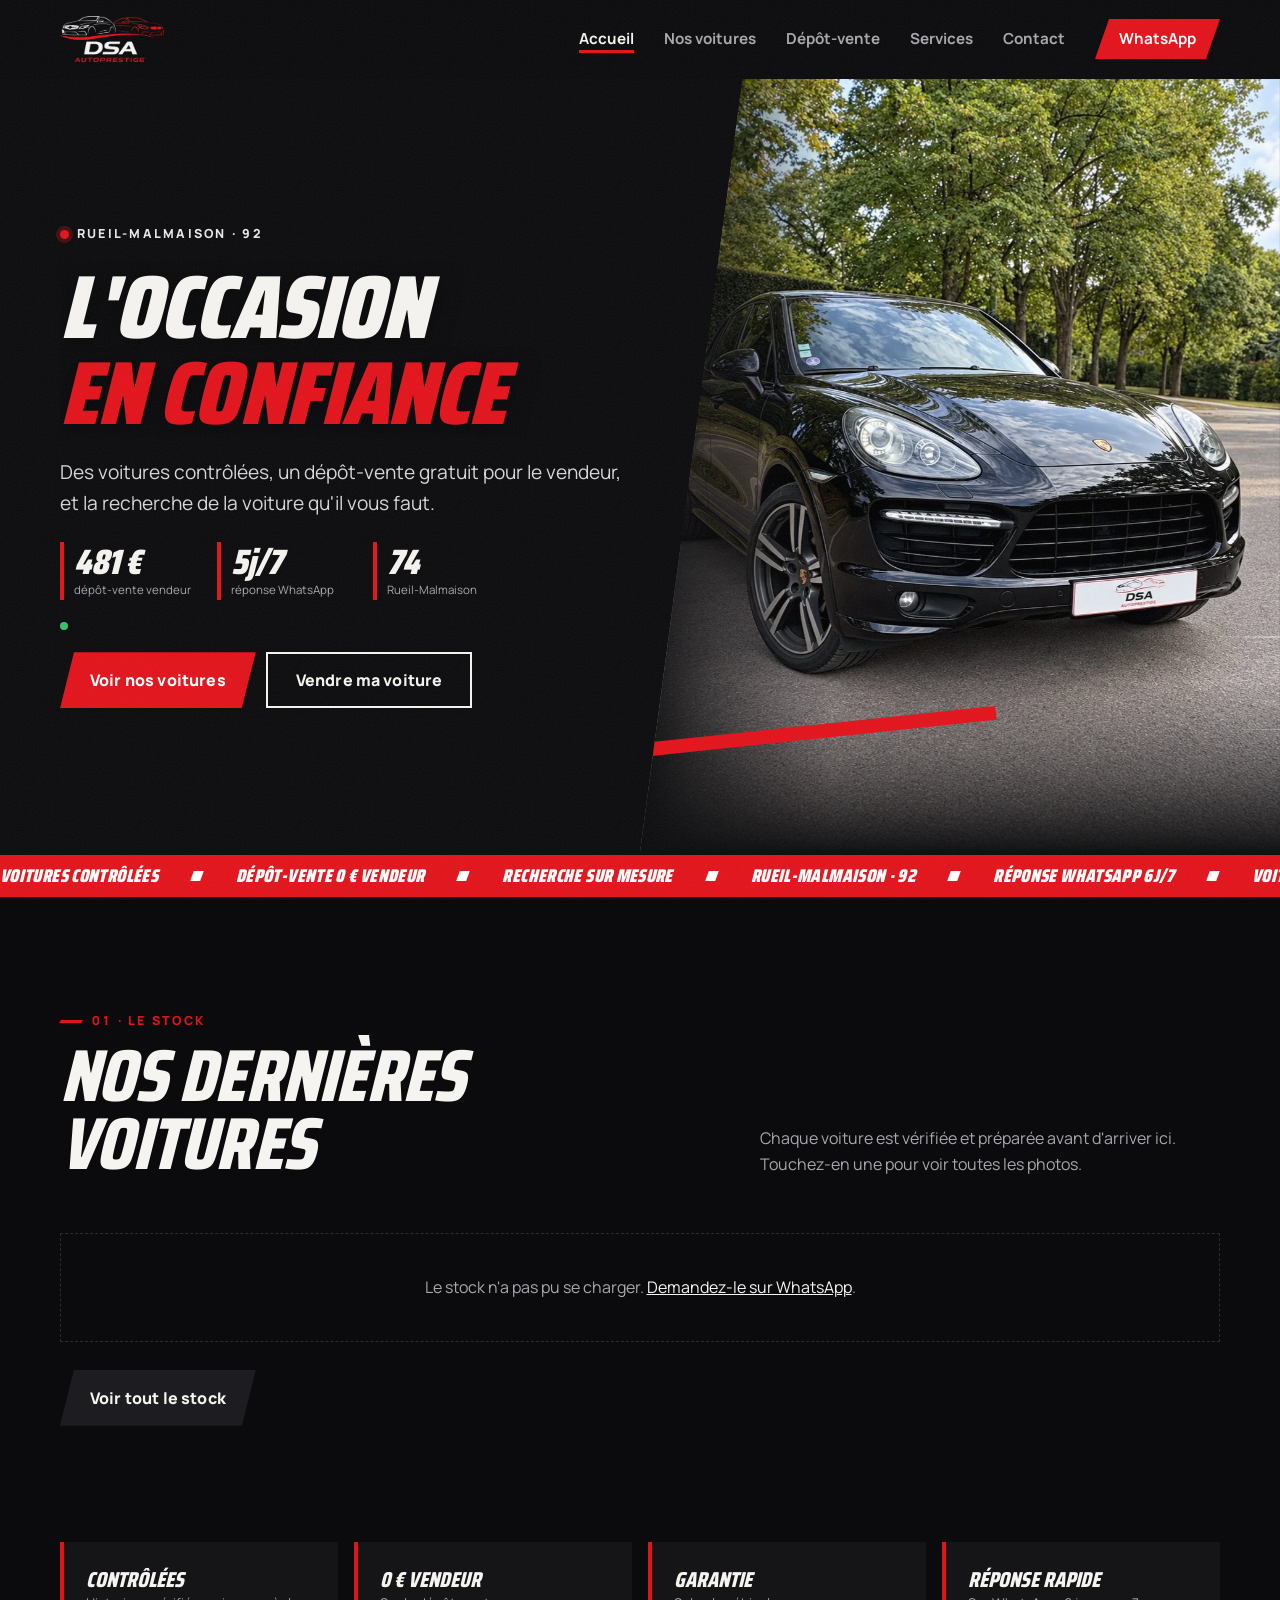
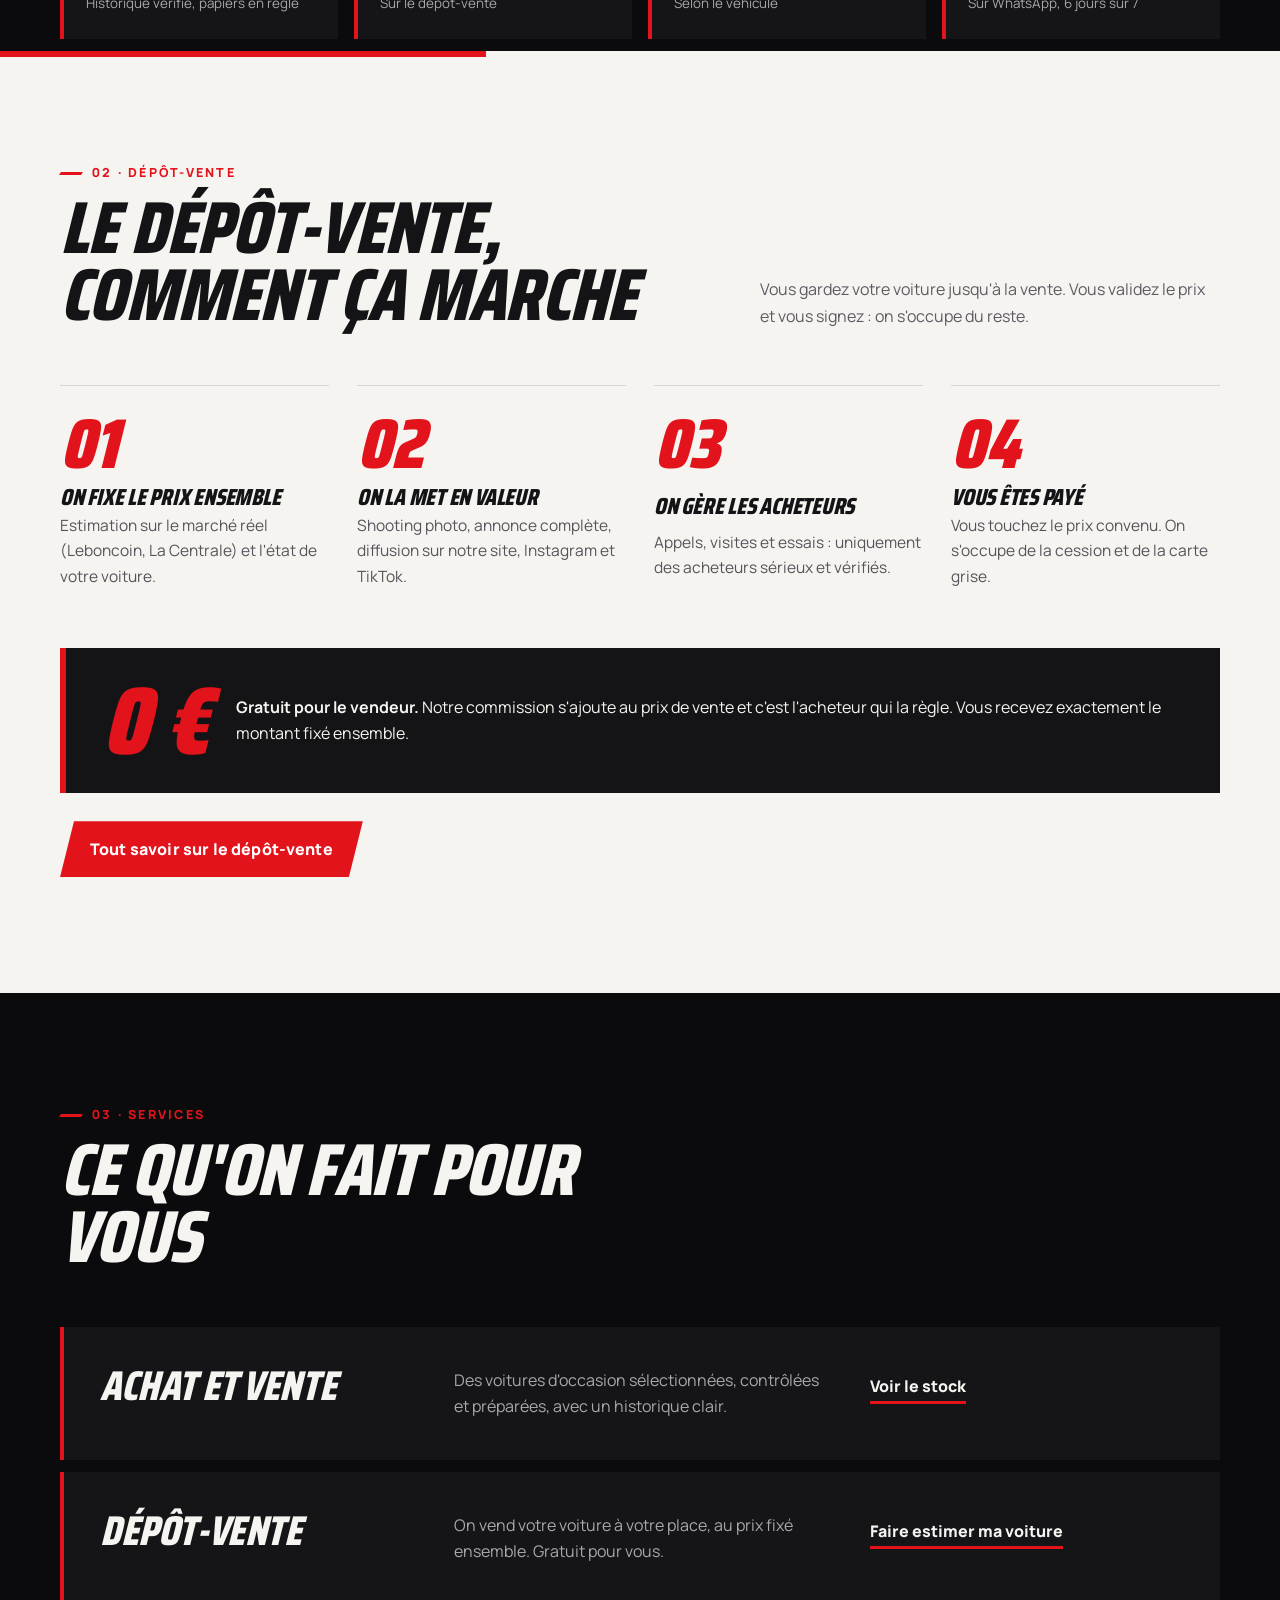
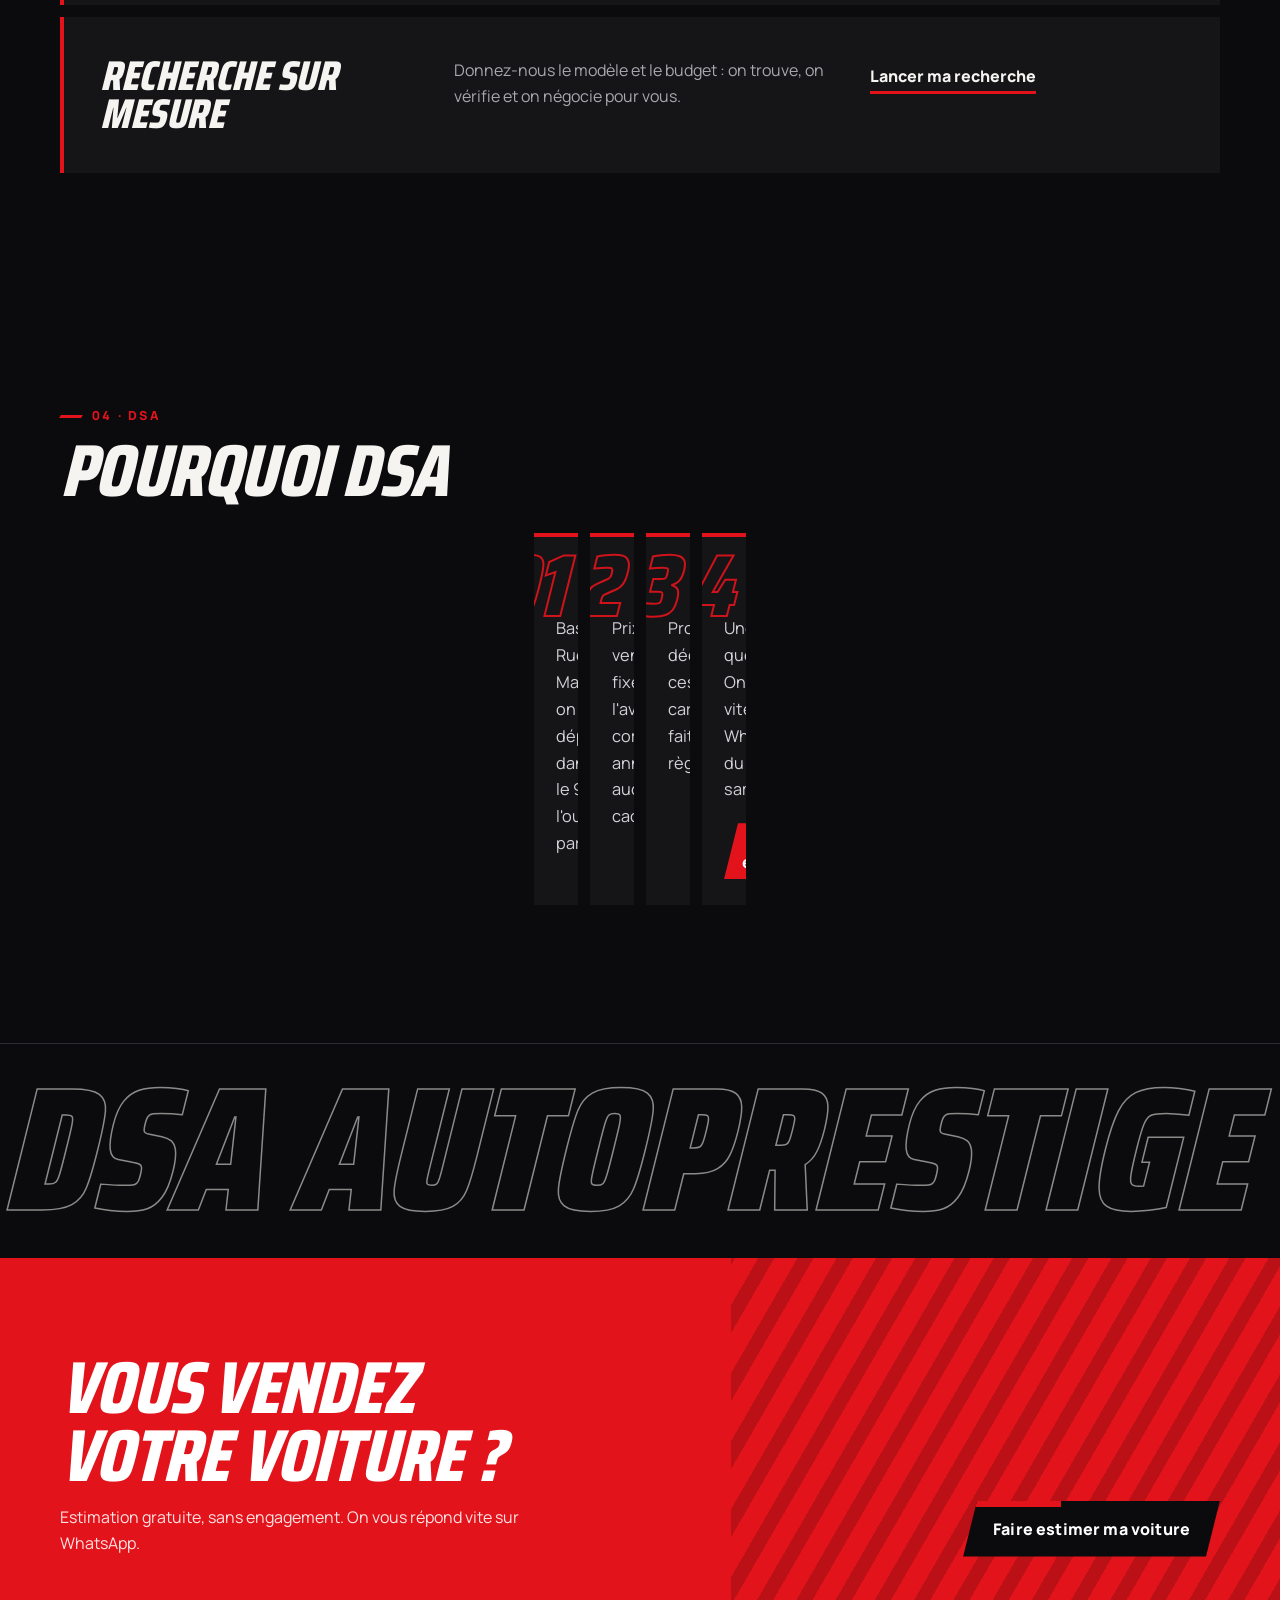
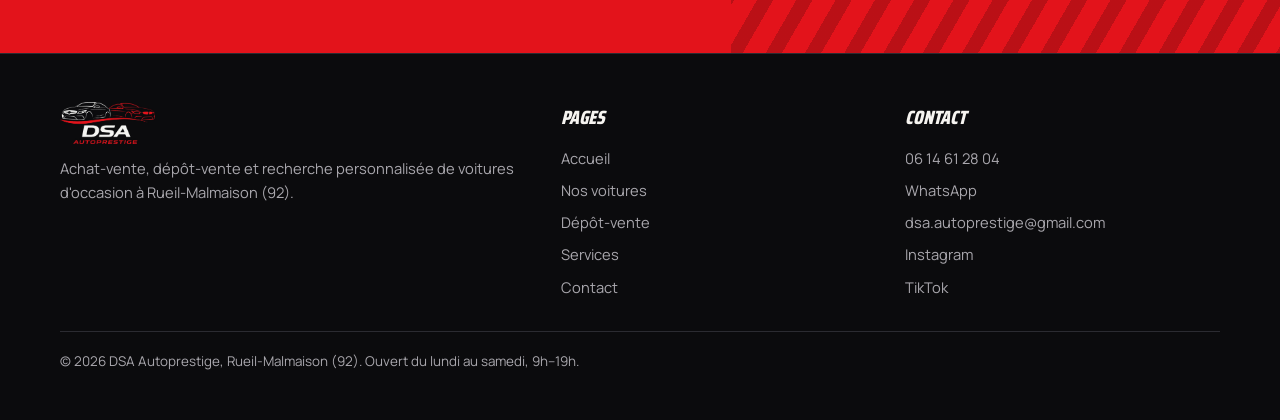
==== commit 6e481188: "Pourquoi DSA : cartes entières, plus de défilement latéral Co-Authored-By: Claude Opus 5.5 <noreply@" ====
--- a/index.html
+++ b/index.html
@@ -14,7 +14,7 @@
 <link rel="icon" href="/favicon.ico" sizes="48x48"><link rel="icon" type="image/png" sizes="96x96" href="/assets/favicon-96.png"><link rel="icon" type="image/png" sizes="192x192" href="/assets/icon-192.png"><link rel="apple-touch-icon" href="/apple-touch-icon.png">
 <link rel="preconnect" href="https://fonts.googleapis.com"><link rel="preconnect" href="https://fonts.gstatic.com" crossorigin>
 <link rel="stylesheet" href="https://fonts.googleapis.com/css2?family=Saira+Condensed:wght@700;800;900&family=Manrope:wght@400;500;600;700;800&display=swap">
-<link rel="stylesheet" href="/assets/site.css?v=6">
+<link rel="stylesheet" href="/assets/site.css?v=7">
 <script>(function(d){d.classList.add("js");try{var ss=sessionStorage,calm=matchMedia("(prefers-reduced-motion:reduce)").matches,ext=!document.referrer||new URL(document.referrer).host!==location.host;if(!calm&&(!ss.getItem("dsaIntro")||(ext&&location.pathname==="/"))){d.classList.add("intro-on");ss.setItem("dsaIntro","1")}else if(!calm&&ss.getItem("dsaWipe")){d.classList.add("wipe-out")}ss.removeItem("dsaWipe")}catch(e){}})(document.documentElement)</script>
 <script type="application/ld+json">{"@context": "https://schema.org", "@type": "AutoDealer", "name": "DSA Autoprestige", "url": "https://dsa-autoprestige.fr/", "logo": "https://dsa-autoprestige.fr/assets/logo-carre.png", "image": "https://dsa-autoprestige.fr/assets/hero.webp", "telephone": "+33614612804", "email": "dsa.autoprestige@gmail.com", "address": {"@type": "PostalAddress", "addressLocality": "Rueil-Malmaison", "postalCode": "92500", "addressRegion": "Île-de-France", "addressCountry": "FR"}, "areaServed": ["Rueil-Malmaison", "Hauts-de-Seine"], "openingHoursSpecification": [{"@type": "OpeningHoursSpecification", "dayOfWeek": ["Monday", "Tuesday", "Wednesday", "Thursday", "Friday", "Saturday"], "opens": "09:00", "closes": "19:00"}], "sameAs": ["https://www.instagram.com/dsa.autoprestige", "https://www.tiktok.com/@dsa.autoprestige"]}</script>
 </head>
@@ -110,6 +110,6 @@
   <a href="/vehicules/"><svg viewBox="0 0 24 24" fill="none" stroke="currentColor" stroke-width="2" stroke-linecap="round" stroke-linejoin="round"><path d="M3 15.5V13l2-4.5c.3-.7 1-1 1.7-1h10.6c.7 0 1.4.3 1.7 1L21 13v2.5c0 .6-.4 1-1 1h-1"/><path d="M5 16.5H4c-.6 0-1-.4-1-1"/><circle cx="7.5" cy="16.5" r="1.8"/><circle cx="16.5" cy="16.5" r="1.8"/><path d="M9.3 16.5h5.4"/></svg>Voitures</a>
   <a class="wa" href="https://wa.me/33614612804" target="_blank" rel="noopener"><svg viewBox="0 0 24 24" fill="none" stroke="currentColor" stroke-width="2" stroke-linecap="round" stroke-linejoin="round"><path d="M21 11.5a8.4 8.4 0 0 1-12.4 7.4L3 20.5l1.6-5.4A8.4 8.4 0 1 1 21 11.5z"/></svg>WhatsApp</a>
 </div>
-<script src="/assets/site.js?v=6" defer></script>
+<script src="/assets/site.js?v=7" defer></script>
 </body>
 </html>
--- a/assets/site.css
+++ b/assets/site.css
@@ -510,3 +510,10 @@
   .hero-in{transform:none;opacity:1}
 }
 .channel,.filters button{position:relative;overflow:hidden}
+/* « Pourquoi DSA » : cartes entières, empilées, qui arrivent des côtés */
+.js .rv.from-r{transform:translateX(30px)}
+.js .rv.from-r.in{transform:none}
+.hs article{min-height:0}
+.hs article h3{margin-top:40px}
+.js .hs article.rv:not(.in) b{transform:scale(.6) rotate(-10deg);opacity:0}
+.hs article b{transition:transform .8s var(--ease) calc(var(--d,0s) + .2s),opacity .6s ease calc(var(--d,0s) + .2s)}
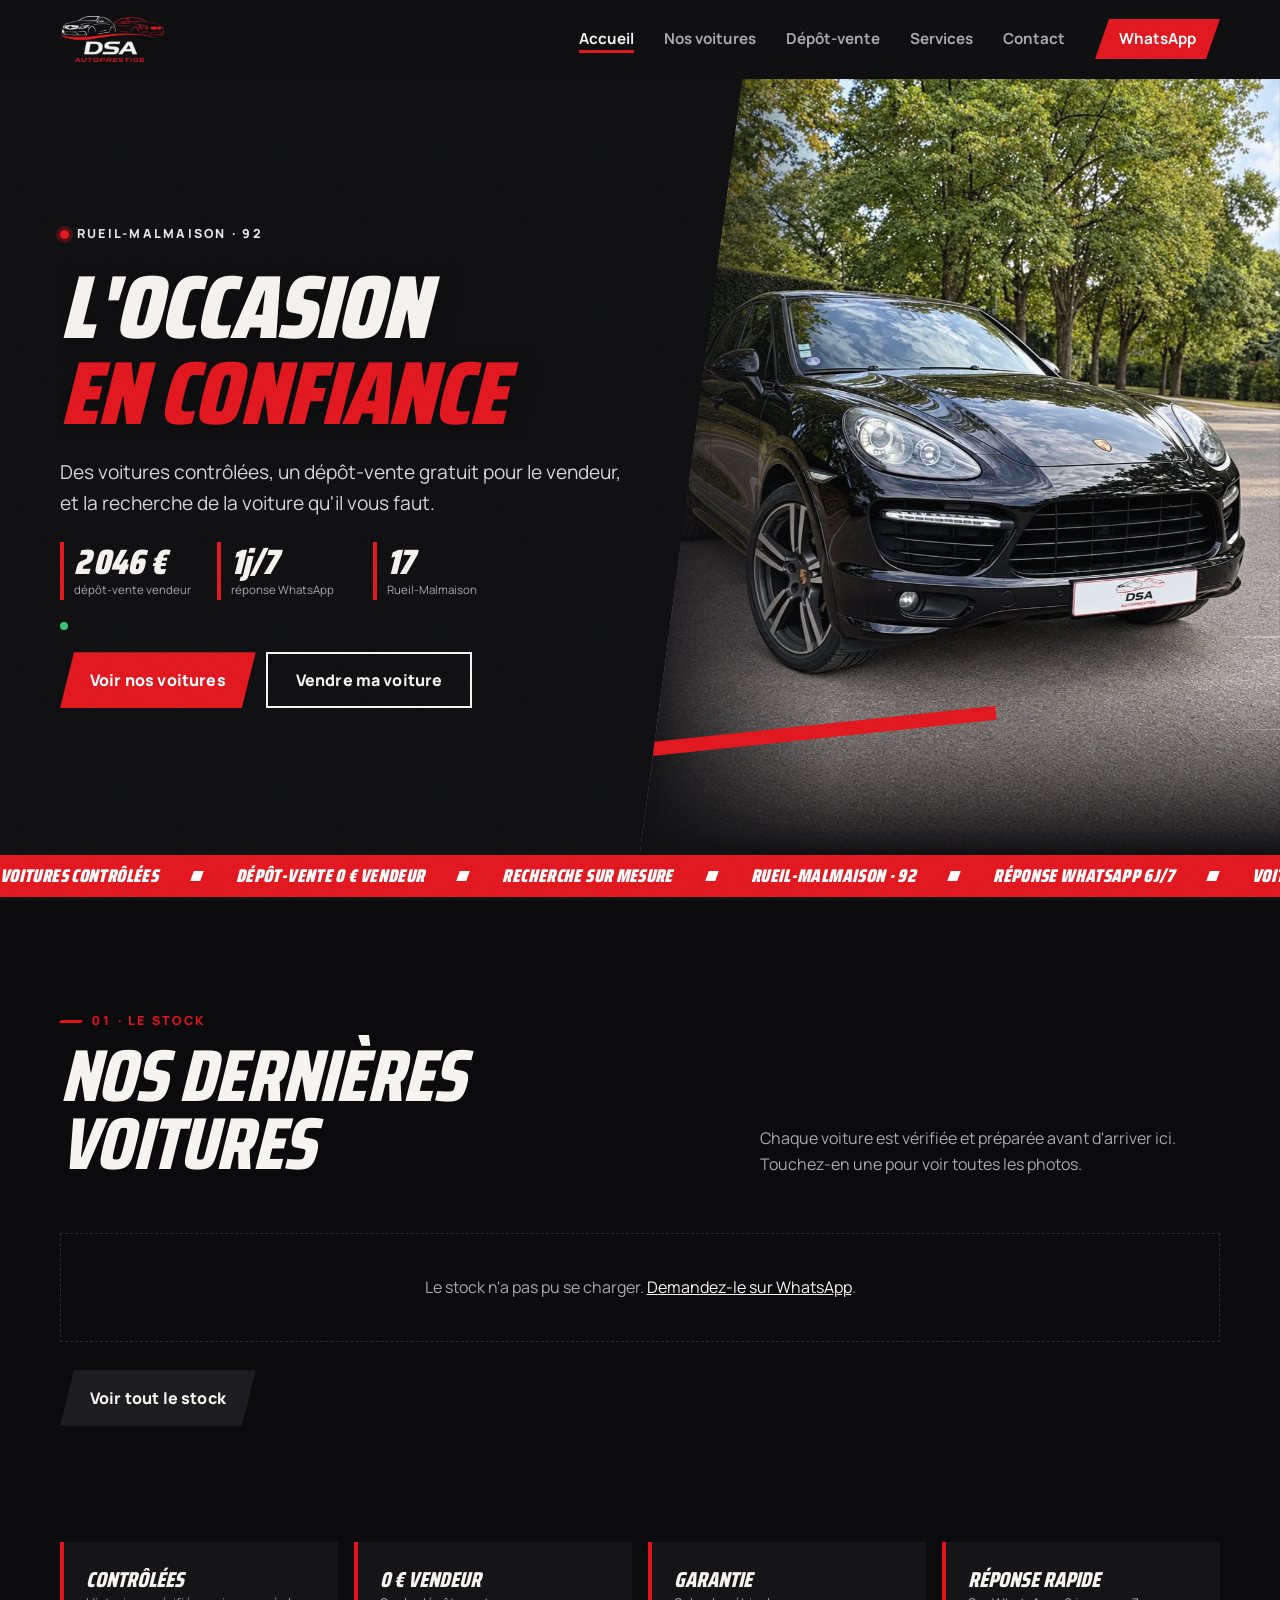
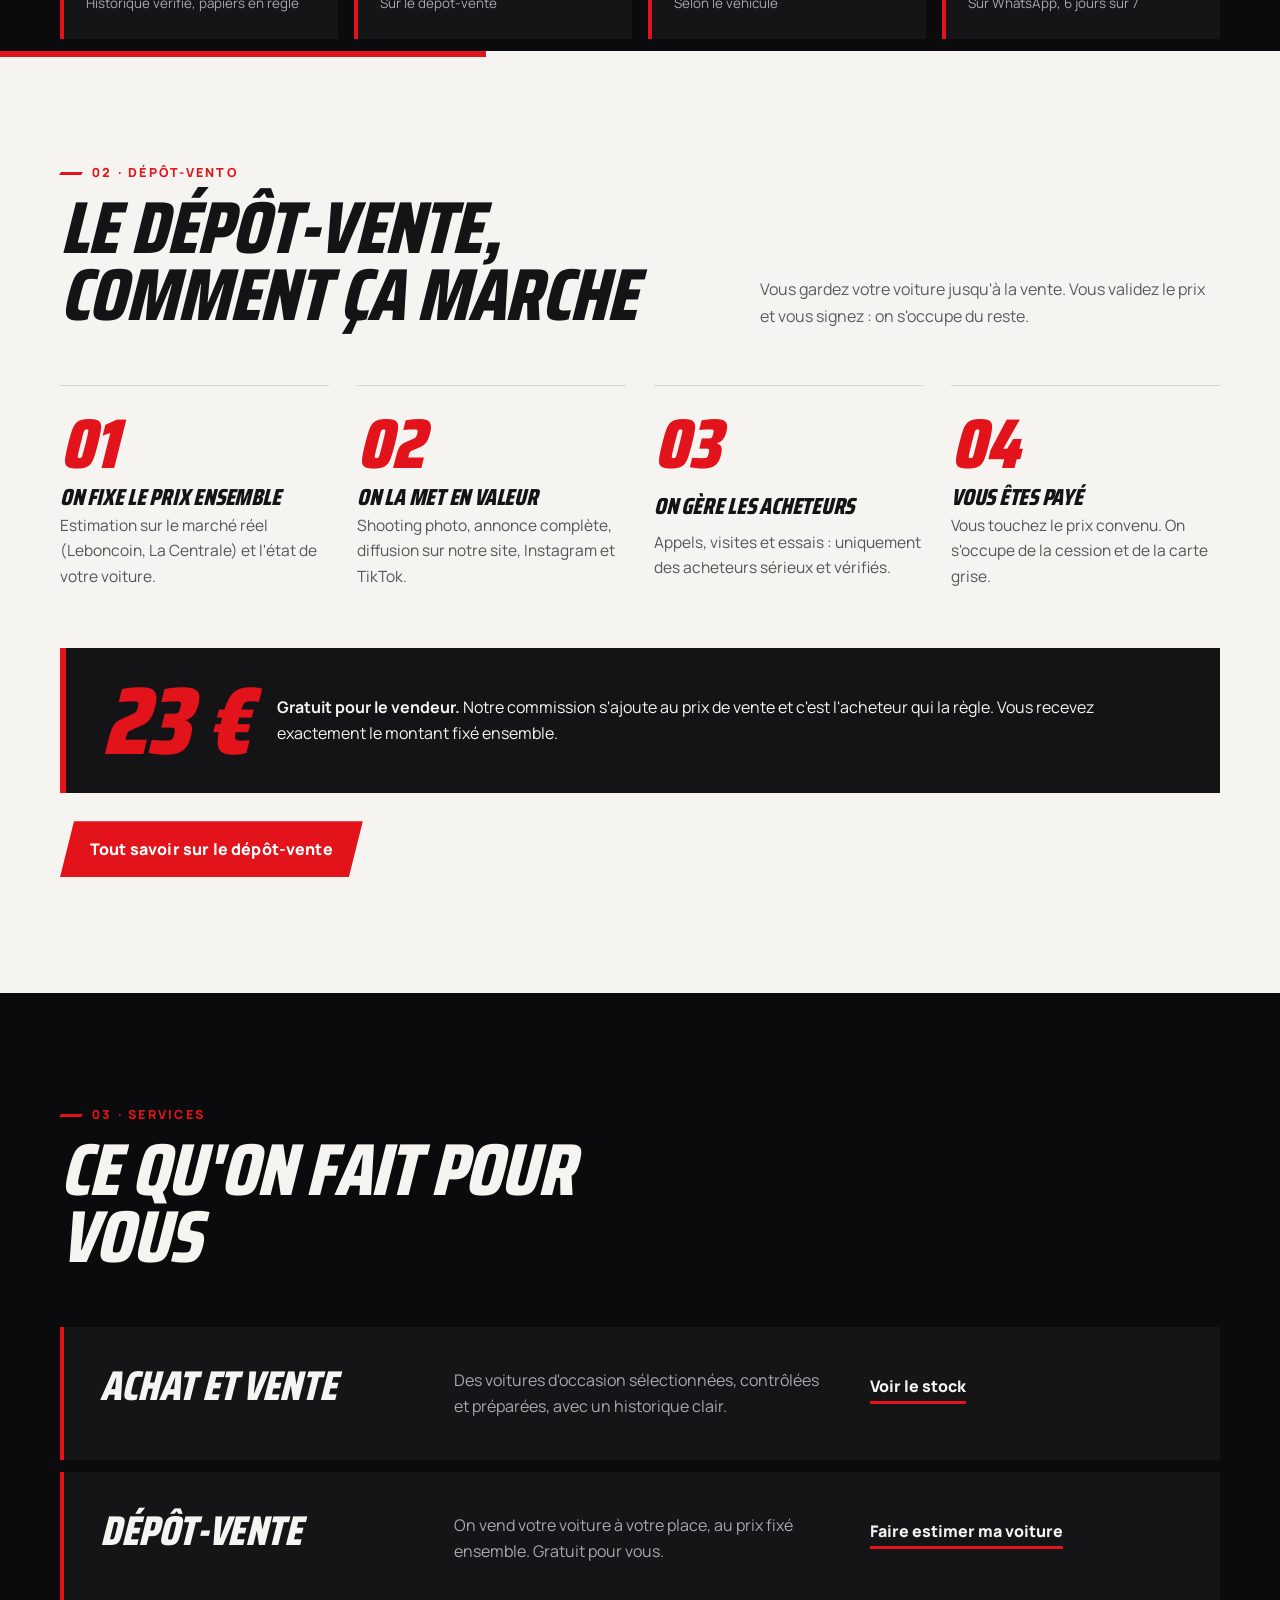
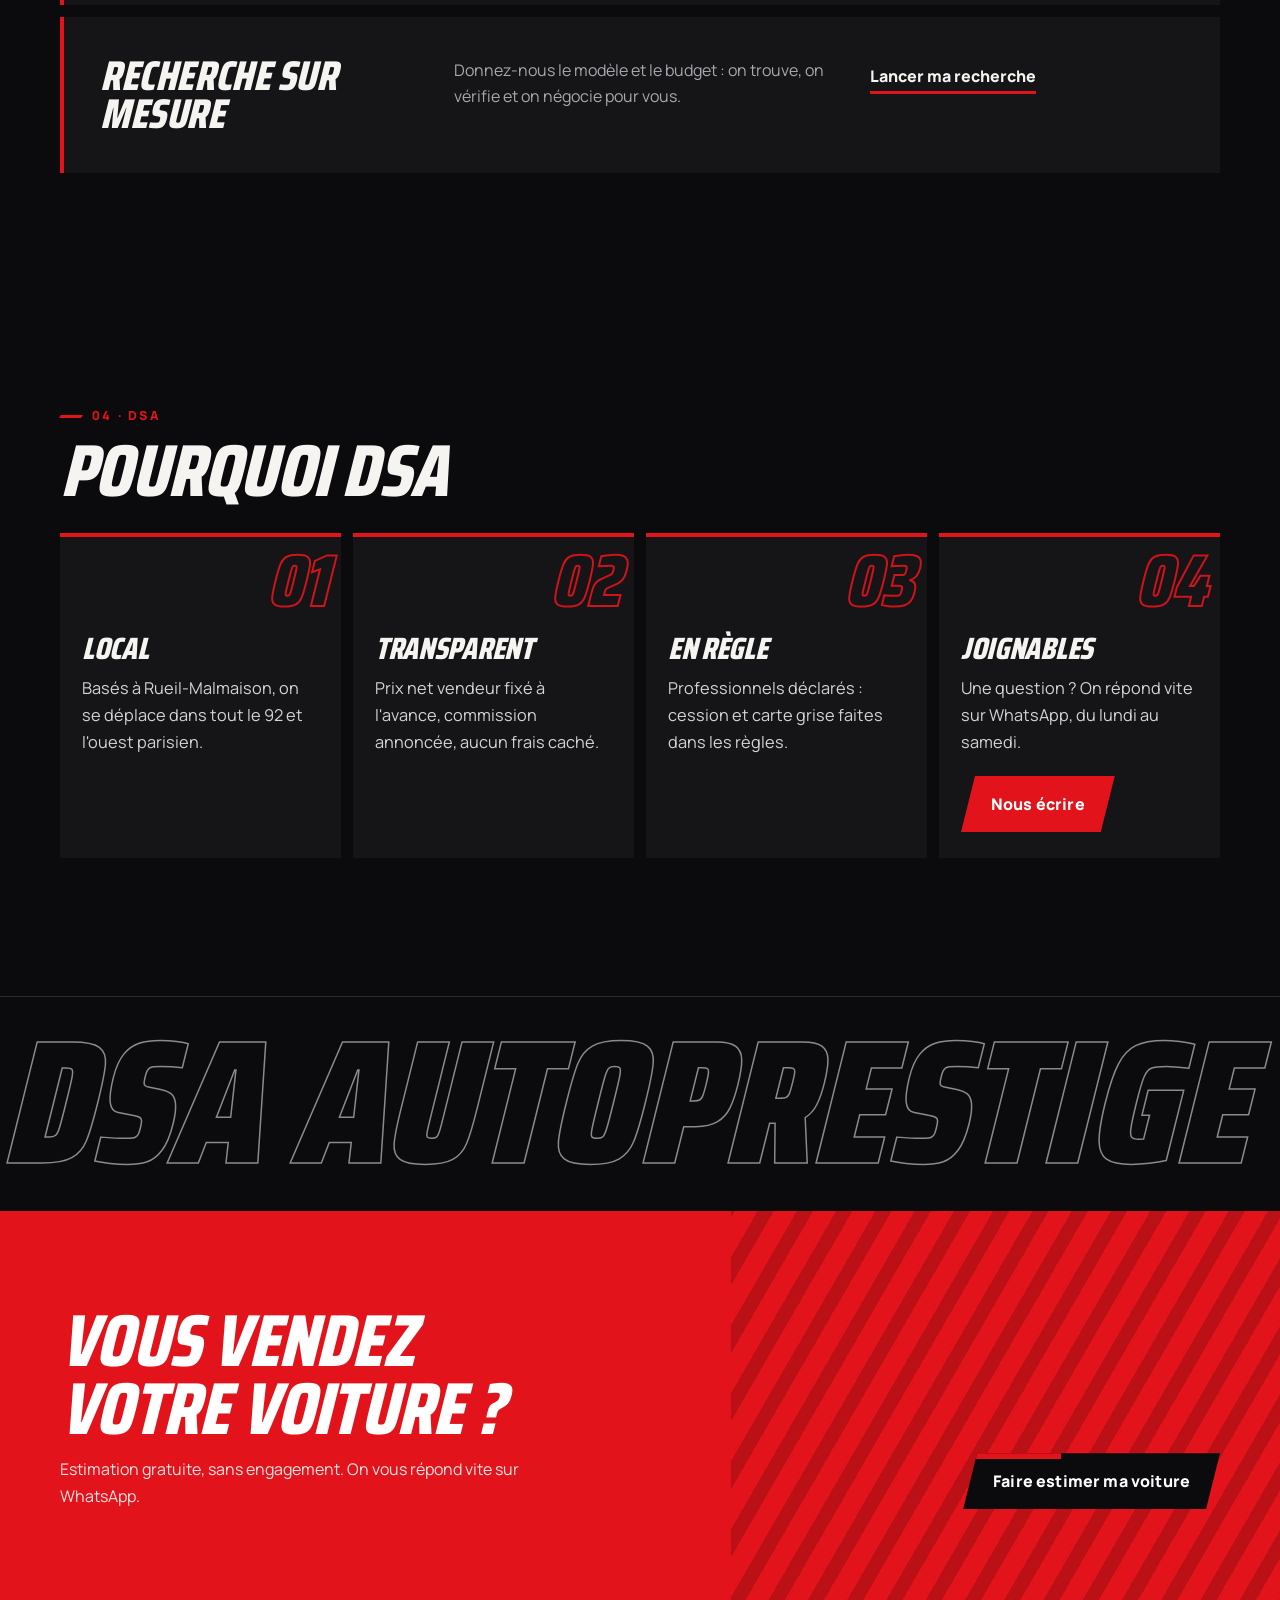
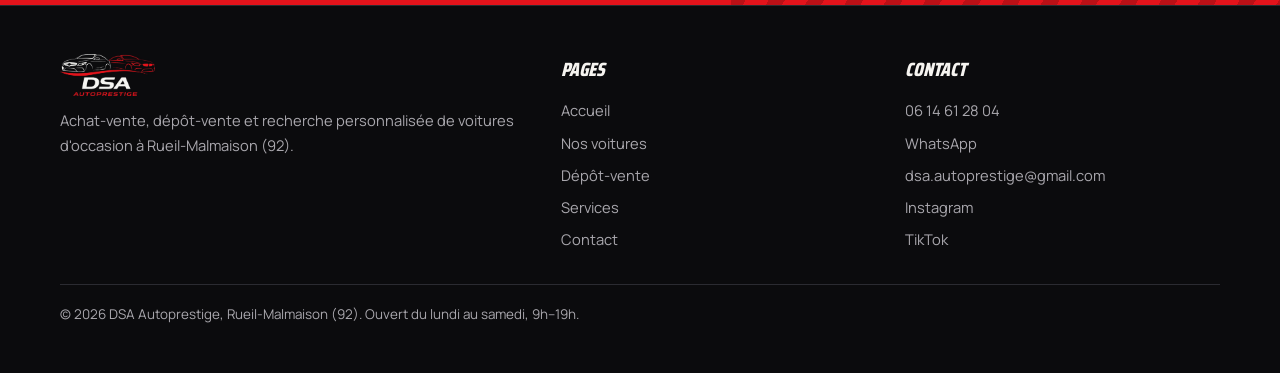
==== commit 86e90d46: "Pourquoi DSA : cartes en largeur sur ordinateur, numéros sans chevauchement Co-Authored-By: Claude O" ====
--- a/index.html
+++ b/index.html
@@ -14,7 +14,7 @@
 <link rel="icon" href="/favicon.ico" sizes="48x48"><link rel="icon" type="image/png" sizes="96x96" href="/assets/favicon-96.png"><link rel="icon" type="image/png" sizes="192x192" href="/assets/icon-192.png"><link rel="apple-touch-icon" href="/apple-touch-icon.png">
 <link rel="preconnect" href="https://fonts.googleapis.com"><link rel="preconnect" href="https://fonts.gstatic.com" crossorigin>
 <link rel="stylesheet" href="https://fonts.googleapis.com/css2?family=Saira+Condensed:wght@700;800;900&family=Manrope:wght@400;500;600;700;800&display=swap">
-<link rel="stylesheet" href="/assets/site.css?v=7">
+<link rel="stylesheet" href="/assets/site.css?v=8">
 <script>(function(d){d.classList.add("js");try{var ss=sessionStorage,calm=matchMedia("(prefers-reduced-motion:reduce)").matches,ext=!document.referrer||new URL(document.referrer).host!==location.host;if(!calm&&(!ss.getItem("dsaIntro")||(ext&&location.pathname==="/"))){d.classList.add("intro-on");ss.setItem("dsaIntro","1")}else if(!calm&&ss.getItem("dsaWipe")){d.classList.add("wipe-out")}ss.removeItem("dsaWipe")}catch(e){}})(document.documentElement)</script>
 <script type="application/ld+json">{"@context": "https://schema.org", "@type": "AutoDealer", "name": "DSA Autoprestige", "url": "https://dsa-autoprestige.fr/", "logo": "https://dsa-autoprestige.fr/assets/logo-carre.png", "image": "https://dsa-autoprestige.fr/assets/hero.webp", "telephone": "+33614612804", "email": "dsa.autoprestige@gmail.com", "address": {"@type": "PostalAddress", "addressLocality": "Rueil-Malmaison", "postalCode": "92500", "addressRegion": "Île-de-France", "addressCountry": "FR"}, "areaServed": ["Rueil-Malmaison", "Hauts-de-Seine"], "openingHoursSpecification": [{"@type": "OpeningHoursSpecification", "dayOfWeek": ["Monday", "Tuesday", "Wednesday", "Thursday", "Friday", "Saturday"], "opens": "09:00", "closes": "19:00"}], "sameAs": ["https://www.instagram.com/dsa.autoprestige", "https://www.tiktok.com/@dsa.autoprestige"]}</script>
 </head>
@@ -110,6 +110,6 @@
   <a href="/vehicules/"><svg viewBox="0 0 24 24" fill="none" stroke="currentColor" stroke-width="2" stroke-linecap="round" stroke-linejoin="round"><path d="M3 15.5V13l2-4.5c.3-.7 1-1 1.7-1h10.6c.7 0 1.4.3 1.7 1L21 13v2.5c0 .6-.4 1-1 1h-1"/><path d="M5 16.5H4c-.6 0-1-.4-1-1"/><circle cx="7.5" cy="16.5" r="1.8"/><circle cx="16.5" cy="16.5" r="1.8"/><path d="M9.3 16.5h5.4"/></svg>Voitures</a>
   <a class="wa" href="https://wa.me/33614612804" target="_blank" rel="noopener"><svg viewBox="0 0 24 24" fill="none" stroke="currentColor" stroke-width="2" stroke-linecap="round" stroke-linejoin="round"><path d="M21 11.5a8.4 8.4 0 0 1-12.4 7.4L3 20.5l1.6-5.4A8.4 8.4 0 1 1 21 11.5z"/></svg>WhatsApp</a>
 </div>
-<script src="/assets/site.js?v=7" defer></script>
+<script src="/assets/site.js?v=8" defer></script>
 </body>
 </html>
--- a/assets/site.css
+++ b/assets/site.css
@@ -489,7 +489,7 @@
   .js .hs.go article{width:calc(100vw - var(--gut) * 2 - 36px);min-height:min(56svh,420px)}
   .js .hs.go .hs-bar{display:block}
 }
-@media (min-width:960px){.hs-track{grid-template-columns:repeat(4,minmax(0,1fr));max-width:var(--maxw);margin:0 auto}.hs-pin{padding-block:110px}}
+@media (min-width:960px){.hs-track{grid-template-columns:repeat(4,minmax(0,1fr));width:100%;max-width:var(--maxw);margin:0 auto}.hs-pin{padding-block:110px}}
 
 /* « tilt » doux des cartes au défilement (téléphone) */
 @media (hover:none){.car.in{transform:perspective(900px) rotateX(var(--rx,0deg))}}
@@ -517,3 +517,6 @@
 .hs article h3{margin-top:40px}
 .js .hs article.rv:not(.in) b{transform:scale(.6) rotate(-10deg);opacity:0}
 .hs article b{transition:transform .8s var(--ease) calc(var(--d,0s) + .2s),opacity .6s ease calc(var(--d,0s) + .2s)}
+.hs-track{width:100%}
+.hs article b{font-size:4.6rem}
+.hs article h3{margin-top:72px}
